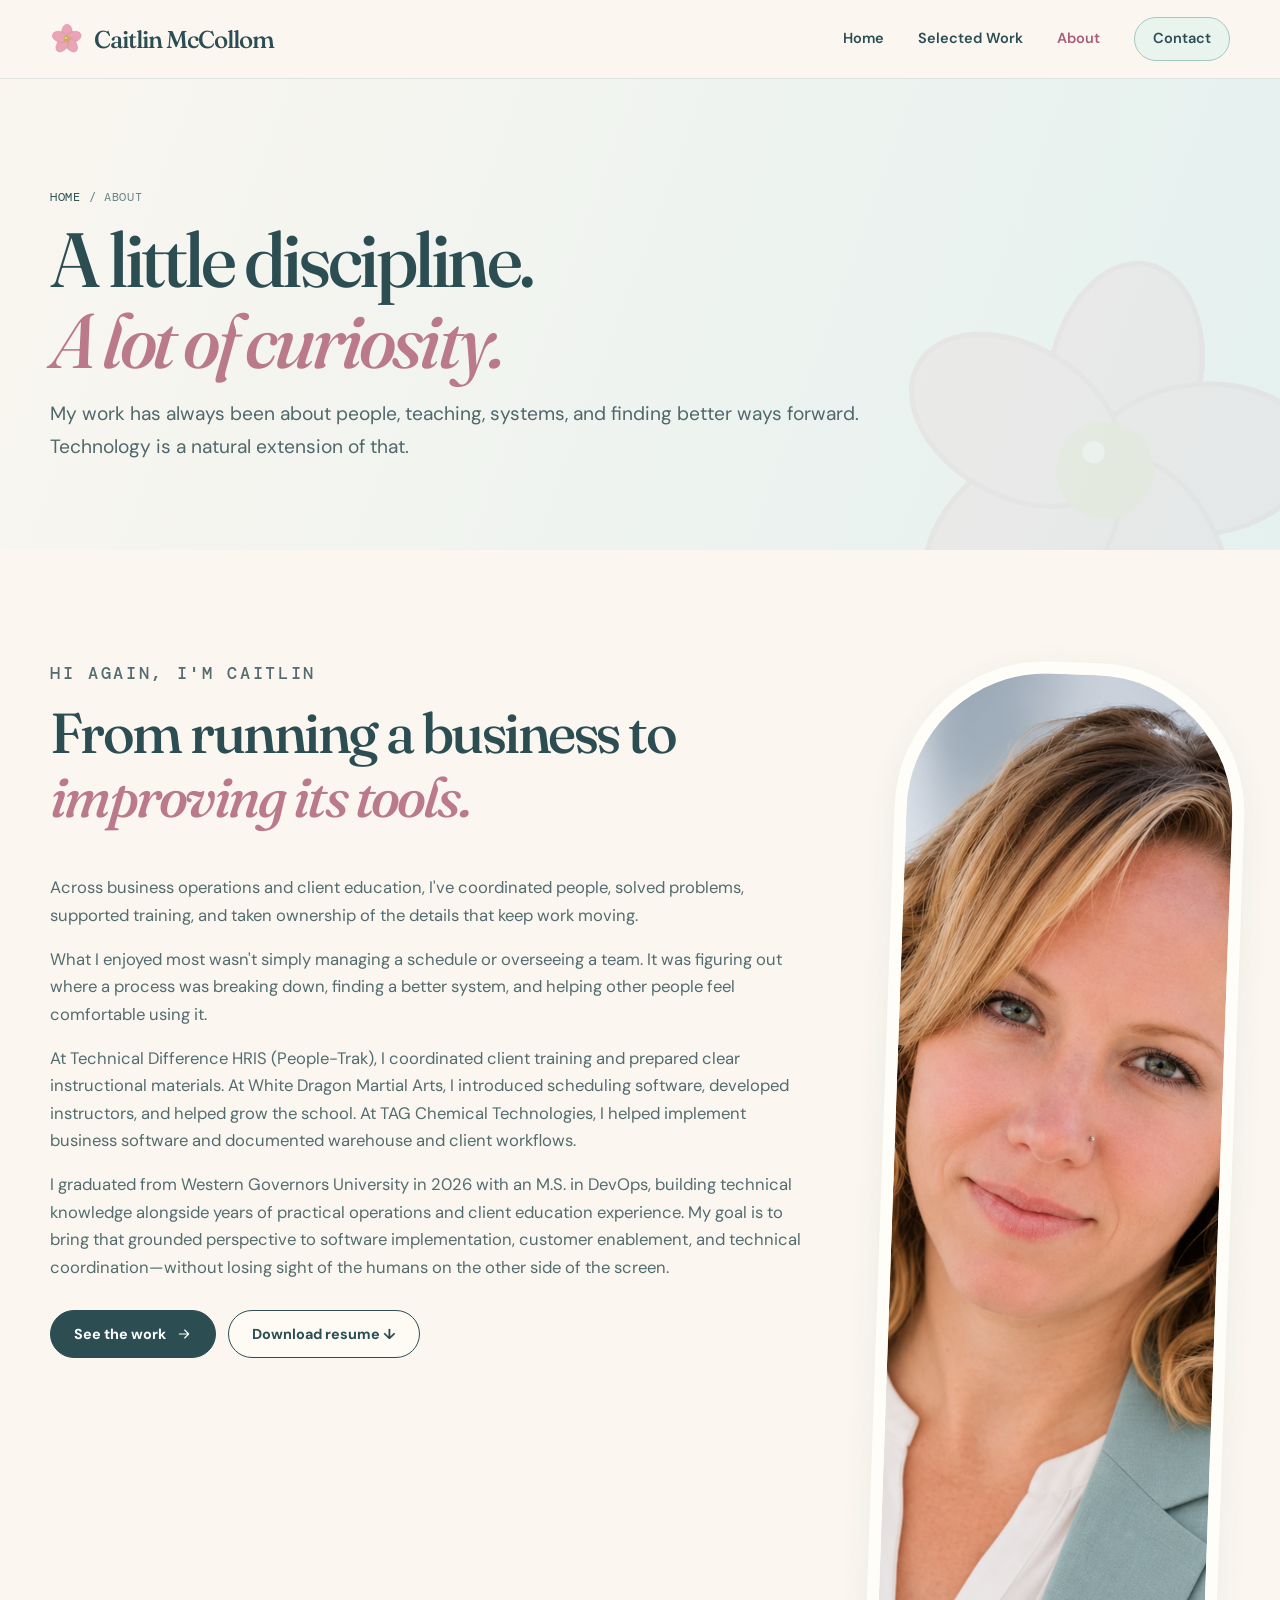
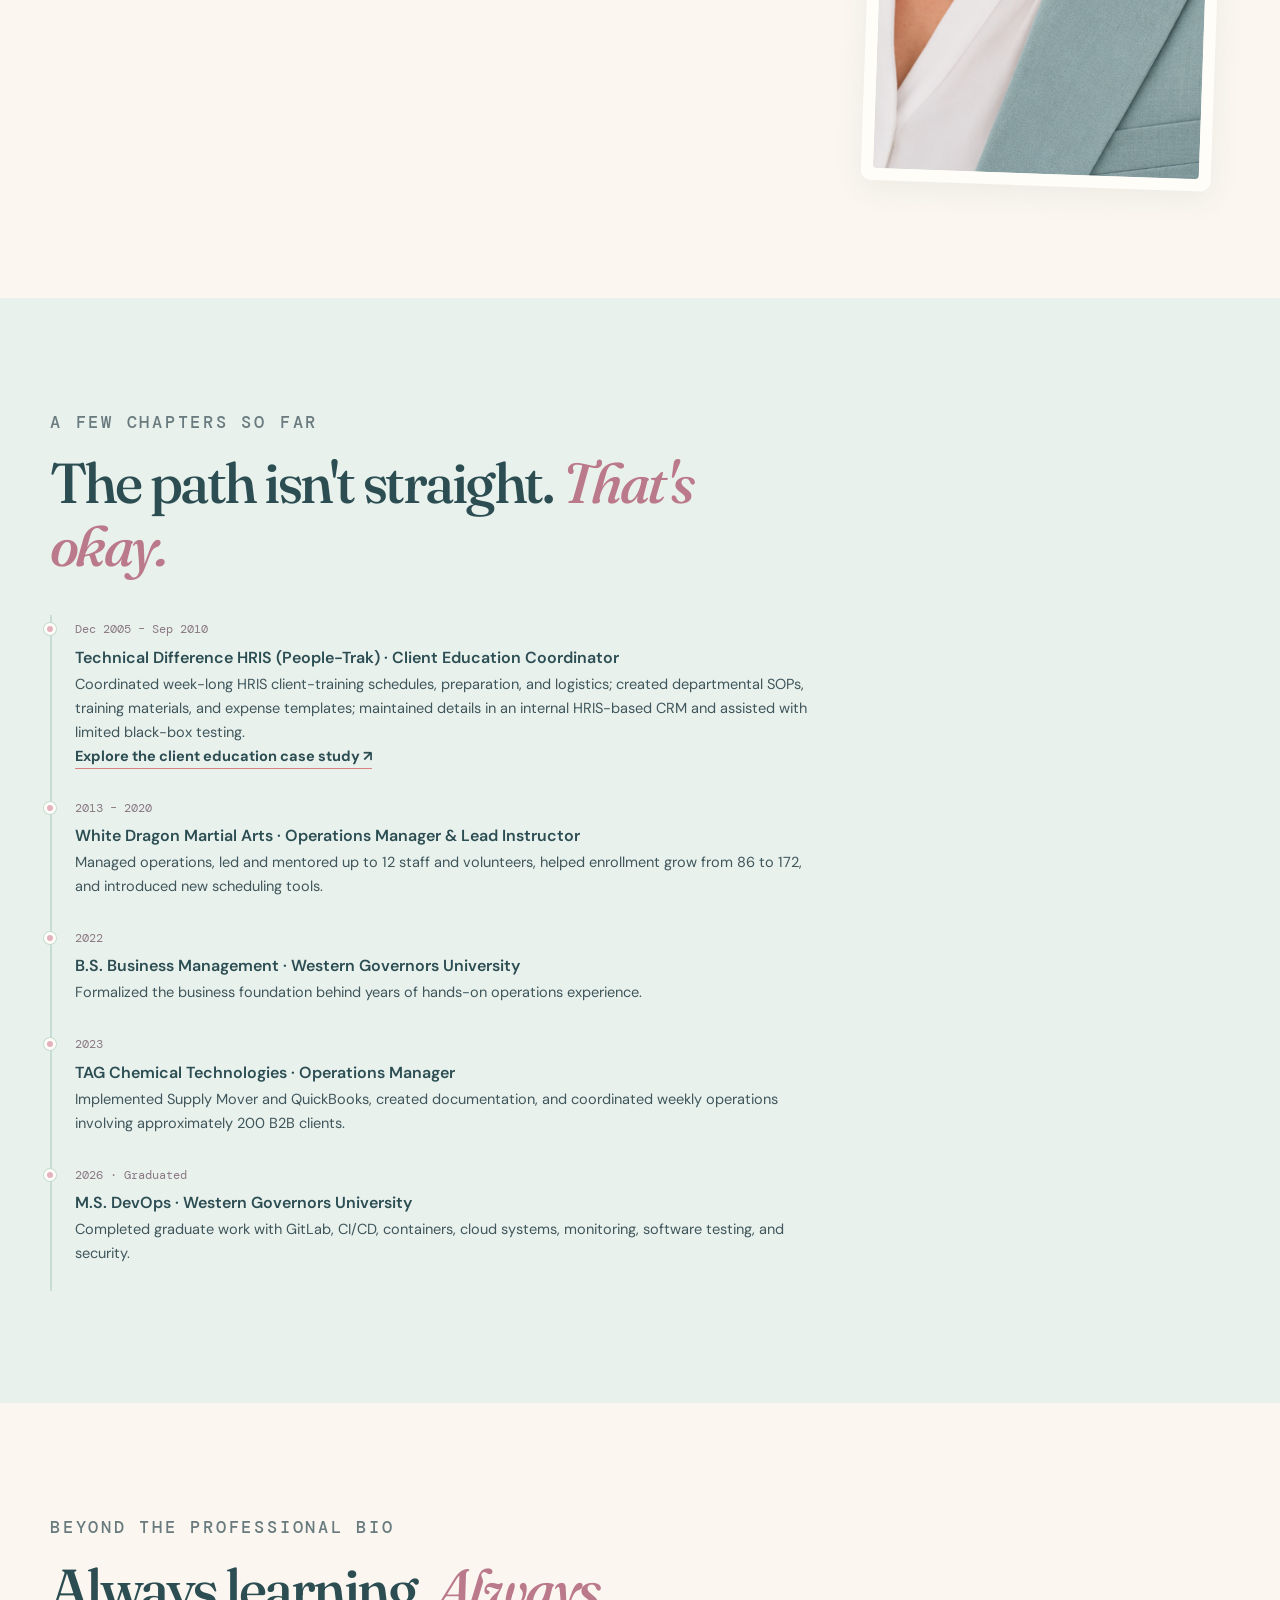
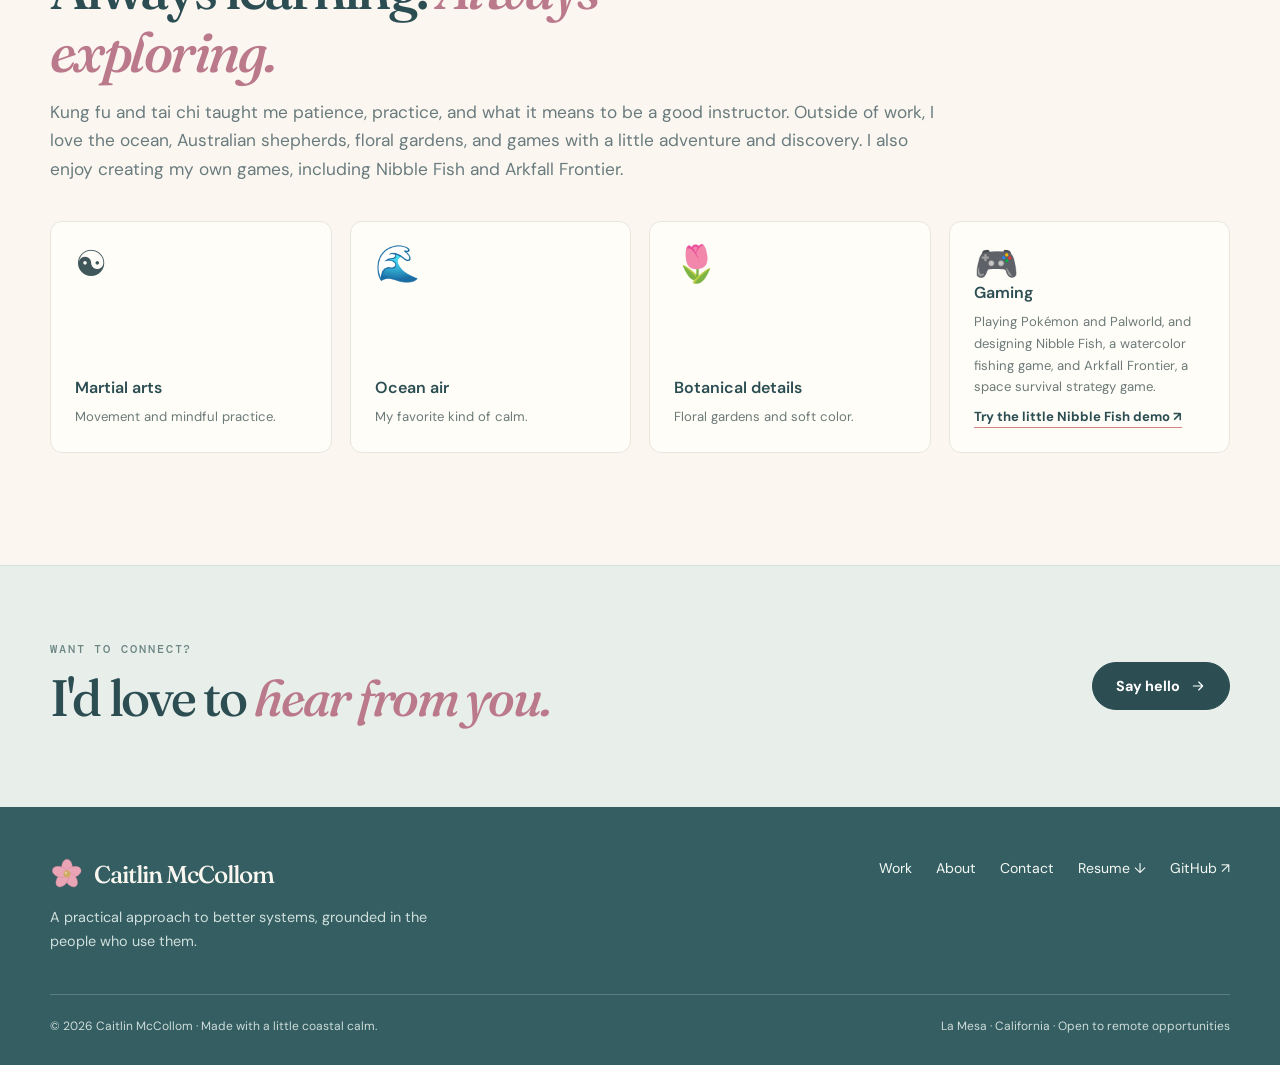
==== about.html @ 175f640b "Point About page Nibble Fish link to Selected Work mini-game" ====
<!doctype html>
<html lang="en">
<head>
 <meta charset="utf-8"><meta name="viewport" content="width=device-width, initial-scale=1">
 <meta name="theme-color" content="#FBF7F0">
 <meta name="description" content="Caitlin McCollom combines business operations leadership with systems implementation, client education, and an M.S. in DevOps.">
 <meta property="og:title" content="About">
 <meta property="og:description" content="Caitlin McCollom combines business operations leadership with systems implementation, client education, and an M.S. in DevOps.">
 <meta property="og:type" content="website">
 <title>About | Caitlin McCollom</title>
 <link rel="icon" href="assets/favicon.svg" type="image/svg+xml">
 <link rel="preconnect" href="https://fonts.googleapis.com">
 <link rel="preconnect" href="https://fonts.gstatic.com" crossorigin>
 <link rel="stylesheet" href="css/style.css"><script src="js/site.js" defer></script>
</head>
<body>
 <a class="skip" href="#main">Skip to main content</a>
 <header class="site-header"><div class="container header-inner">
  <a class="brand" href="index.html" aria-label="Caitlin McCollom, home"><img src="assets/blossom.svg" width="34" height="34" alt=""> Caitlin McCollom</a>
  <button class="menu-toggle" aria-controls="primary-navigation" aria-expanded="false" aria-label="Open navigation" type="button">☰</button>
  <nav id="primary-navigation" class="site-nav" aria-label="Main navigation"><a href="index.html" >Home</a><a href="work.html" >Selected Work</a><a href="about.html" aria-current="page" >About</a><a href="contact.html" class="nav-cta" >Contact</a></nav>
 </div></header>
 <main id="main"><section class="page-hero"><div class="container"><p class="breadcrumbs"><a href="index.html">Home</a> / About</p><h1>A little discipline.<br><span class="serif-italic">A lot of curiosity.</span></h1><p class="lead">My work has always been about people, teaching, systems, and finding better ways forward. Technology is a natural extension of that.</p></div></section>
 <section class="section"><div class="container about-layout"><div class="about-copy"><p class="eyebrow">Hi again, I'm Caitlin</p><h2>From running a business to <span class="serif-italic">improving its tools.</span></h2><p>Across business operations and client education, I've coordinated people, solved problems, supported training, and taken ownership of the details that keep work moving.</p><p>What I enjoyed most wasn't simply managing a schedule or overseeing a team. It was figuring out where a process was breaking down, finding a better system, and helping other people feel comfortable using it.</p><p>At Technical Difference HRIS (People-Trak), I coordinated client training and prepared clear instructional materials. At White Dragon Martial Arts, I introduced scheduling software, developed instructors, and helped grow the school. At TAG Chemical Technologies, I helped implement business software and documented warehouse and client workflows.</p><p>I graduated from Western Governors University in 2026 with an M.S. in DevOps, building technical knowledge alongside years of practical operations and client education experience. My goal is to bring that grounded perspective to software implementation, customer enablement, and technical coordination—without losing sight of the humans on the other side of the screen.</p>
 <div class="actions"><a class="btn primary" href="work.html">See the work <svg viewBox="0 0 24 24" fill="none" stroke="currentColor" stroke-width="1.7" stroke-linecap="round" stroke-linejoin="round" aria-hidden="true"><path d="M5 12h14m-6-6 6 6-6 6"/></svg></a><a class="btn ghost" href="assets/Caitlin_McCollom_Resume.pdf" download>Download resume ↓</a></div></div><div class="about-photo"><img src="assets/caitlin-portrait.png" width="880" height="1100" alt="Portrait of Caitlin McCollom"></div></div></section>
 <section class="section tinted"><div class="container"><div class="section-heading"><p class="eyebrow">A few chapters so far</p><h2>The path isn't straight. <span class="serif-italic">That's okay.</span></h2></div><div class="timeline">
  <div class="timeline-entry"><span class="date">Dec 2005 – Sep 2010</span><h3>Technical Difference HRIS (People-Trak) · Client Education Coordinator</h3><p>Coordinated week-long HRIS client-training schedules, preparation, and logistics; created departmental SOPs, training materials, and expense templates; maintained details in an internal HRIS-based CRM and assisted with limited black-box testing.</p><p><a class="text-link" href="work.html#people-trak">Explore the client education case study ↗</a></p></div>
  <div class="timeline-entry"><span class="date">2013 – 2020</span><h3>White Dragon Martial Arts · Operations Manager &amp; Lead Instructor</h3><p>Managed operations, led and mentored up to 12 staff and volunteers, helped enrollment grow from 86 to 172, and introduced new scheduling tools.</p></div>
  <div class="timeline-entry"><span class="date">2022</span><h3>B.S. Business Management · Western Governors University</h3><p>Formalized the business foundation behind years of hands-on operations experience.</p></div>
  <div class="timeline-entry"><span class="date">2023</span><h3>TAG Chemical Technologies · Operations Manager</h3><p>Implemented Supply Mover and QuickBooks, created documentation, and coordinated weekly operations involving approximately 200 B2B clients.</p></div>
  <div class="timeline-entry"><span class="date">2026 · Graduated</span><h3>M.S. DevOps · Western Governors University</h3><p>Completed graduate work with GitLab, CI/CD, containers, cloud systems, monitoring, software testing, and security.</p></div>
 </div></div></section>
 <section class="section"><div class="container"><div class="section-heading"><p class="eyebrow">Beyond the professional bio</p><h2>Always learning. <span class="serif-italic">Always exploring.</span></h2><p>Kung fu and tai chi taught me patience, practice, and what it means to be a good instructor. Outside of work, I love the ocean, Australian shepherds, floral gardens, and games with a little adventure and discovery. I also enjoy creating my own games, including Nibble Fish and Arkfall Frontier.</p></div><div class="beyond-grid"><article class="beyond-item"><span class="symbol">☯</span><div><h3>Martial arts</h3><p>Movement and mindful practice.</p></div></article><article class="beyond-item"><span class="symbol">🌊</span><div><h3>Ocean air</h3><p>My favorite kind of calm.</p></div></article><article class="beyond-item"><span class="symbol">🌷</span><div><h3>Botanical details</h3><p>Floral gardens and soft color.</p></div></article><article class="beyond-item"><span class="symbol">🎮</span><div><h3>Gaming</h3><p>Playing Pokémon and Palworld, and designing Nibble Fish, a watercolor fishing game, and Arkfall Frontier, a space survival strategy game.</p><p><a class="text-link" href="work.html?section=nibble-fish-demo#nibble-fish-demo">Try the little Nibble Fish demo ↗</a></p></div></article></div></div></section>
 <section class="contact-strip"><div class="container row"><div><p class="eyebrow">Want to connect?</p><h2>I'd love to <span class="serif-italic">hear from you.</span></h2></div><a class="btn primary" href="contact.html">Say hello <svg viewBox="0 0 24 24" fill="none" stroke="currentColor" stroke-width="1.7" stroke-linecap="round" stroke-linejoin="round" aria-hidden="true"><path d="M5 12h14m-6-6 6 6-6 6"/></svg></a></div></section></main>
 <footer class="site-footer"><div class="container"><div class="footer-top"><div><a class="brand" href="index.html"><img src="assets/blossom.svg" alt="" width="34" height="34"> Caitlin McCollom</a><p>A practical approach to better systems, grounded in the people who use them.</p></div><nav class="footer-links" aria-label="Footer navigation"><a href="work.html">Work</a><a href="about.html">About</a><a href="contact.html">Contact</a><a href="assets/Caitlin_McCollom_Resume.pdf" download>Resume ↓</a><a href="https://github.com/caitmcc165" target="_blank" rel="noopener noreferrer">GitHub ↗</a></nav></div><div class="footer-bottom"><span>© 2026 Caitlin McCollom · Made with a little coastal calm.</span><span>La Mesa · California · Open to remote opportunities</span></div></div></footer>
</body></html>
---- css/style.css ----
@import url('https://fonts.googleapis.com/css2?family=DM+Sans:wght@400;500;600;700&family=DM+Mono:wght@400;500&family=Fraunces:opsz,wght,SOFT,WONK@9..144,400..600,20..80,0..1&display=swap');
:root{
 --ivory:#FBF7F0;--paper:#FFFDF7;--cream:#F7F0E6;--foam:#E8F3F1;--sea:#B5D9D6;--sea-deep:#7FB3B6;--sage:#A1B59A;--blush:#E9AEBB;--coral:#D88382;--gold:#C3A369;--ink:#2C4E53;--body:#3F565A;--muted:#697B7E;--line:#DFE6DE;
 --shadow:0 20px 70px rgba(44,78,83,.10);--shadow-sm:0 8px 30px rgba(44,78,83,.075);--serif:'Fraunces',Georgia,serif;--sans:'DM Sans',system-ui,sans-serif;--mono:'DM Mono',monospace;
}
*,*::before,*::after{box-sizing:border-box}html{scroll-behavior:smooth;scroll-padding-top:105px}body{margin:0;background:var(--ivory);color:var(--body);font:400 16px/1.65 var(--sans);-webkit-font-smoothing:antialiased}img{max-width:100%;display:block}a{color:var(--ink);text-underline-offset:4px}a:hover{color:#9B5268}button,input{font:inherit}button{cursor:pointer}button:focus-visible,a:focus-visible,summary:focus-visible{outline:3px solid var(--coral);outline-offset:4px}h1,h2,h3,h4,p{margin-top:0}h1,h2,h3{color:var(--ink)}h1,h2{font-family:var(--serif);font-weight:500;letter-spacing:-.045em}h1{font-size:clamp(3.5rem,6.8vw,7rem);line-height:1.05}h2{font-size:clamp(2.3rem,4.4vw,4.25rem);line-height:1.12}h3{font-size:clamp(1.3rem,2vw,1.65rem);line-height:1.28}p{max-width:74ch}::selection{background:var(--sea);color:var(--ink)}
.container{width:min(1180px,calc(100% - 56px));margin-inline:auto}.narrow{max-width:780px}.eyebrow{font:500 .74rem/1.4 var(--mono);text-transform:uppercase;letter-spacing:.16em;color:#6C8583}.serif-italic{font-style:italic;color:#BB798C}.accent-underline{text-decoration-line:underline;text-decoration-color:var(--blush);text-underline-offset:9px;text-decoration-thickness:3px}.lead{font-size:clamp(1.08rem,1.5vw,1.24rem);line-height:1.7;color:#50676B}.soft-lead{color:#60777B}.text-link{font-weight:700;text-decoration:none;border-bottom:1px solid var(--coral);padding-bottom:2px}.text-link:hover{color:#A56077}.rule{height:1px;background:var(--line);margin:24px 0}.section{padding:112px 0}.section.compact{padding:78px 0}.section-heading{margin-bottom:38px}.section-heading h2{max-width:740px;margin-bottom:15px}.section-heading p{color:var(--muted);font-size:1.08rem}.skip{position:absolute;z-index:999;left:15px;top:-80px;padding:10px 14px;background:white;color:var(--ink)}.skip:focus{top:15px}
/* navigation */
.site-header{position:sticky;top:0;z-index:80;background:rgba(251,247,240,.92);border-bottom:1px solid rgba(111,149,151,.21);backdrop-filter:blur(18px);-webkit-backdrop-filter:blur(18px)}.header-inner{height:78px;display:flex;align-items:center;justify-content:space-between;gap:20px}.brand{font:500 1.52rem/1 var(--serif);text-decoration:none;letter-spacing:-.04em;display:flex;align-items:center;gap:10px;white-space:nowrap}.brand img{width:34px;height:34px}.site-nav{display:flex;align-items:center;gap:34px}.site-nav a{text-decoration:none;font-size:.91rem;font-weight:600;transition:color .2s}.site-nav a[aria-current=page]{color:#A85E78}.site-nav a:not(.nav-cta):hover{color:#A85E78}.site-nav .nav-cta{border:1px solid #A3C7C2;background:#E9F4EF;border-radius:99px;padding:9px 18px}.site-nav .nav-cta:hover{background:#D7EAE5}.menu-toggle{display:none;background:transparent;border:0;color:var(--ink);font-size:1.6rem;padding:8px}
/* actions */
.actions{display:flex;flex-wrap:wrap;gap:12px;margin-top:29px}.btn{display:inline-flex;justify-content:center;align-items:center;gap:10px;min-height:48px;padding:12px 23px;border-radius:100px;border:1px solid var(--ink);font-size:.9rem;line-height:1.25;font-weight:700;text-decoration:none;transition:transform .2s,background .2s,box-shadow .2s;color:var(--ink)}.btn:hover{transform:translateY(-2px);box-shadow:var(--shadow-sm);color:var(--ink)}.btn.primary{background:var(--ink);color:white}.btn.primary:hover{background:#3D6870;color:white}.btn.ghost{background:rgba(255,253,247,.8)}.btn.peach{background:#EDC2C3;border-color:#EDC2C3}.btn.peach:hover{background:#F5D0D0}.btn.small{min-height:40px;padding:9px 17px;font-size:.82rem}.btn svg{width:16px;height:16px}
/* home hero */
.hero{position:relative;isolation:isolate;overflow:hidden;background:#EDF0E9 url('../assets/coastal-scene.svg') center bottom/cover no-repeat;min-height:720px;display:flex;align-items:center;padding:100px 0 110px}.hero::before{content:"";position:absolute;inset:0;background:linear-gradient(100deg,rgba(250,247,238,.25),rgba(250,247,238,.03) 65%,rgba(240,248,242,.1));z-index:0}.hero-layout{position:relative;z-index:2;display:grid;grid-template-columns:minmax(0,1.12fr) minmax(0,.88fr);align-items:center;gap:58px}.hero-panel{position:relative;background:rgba(255,253,247,.95);padding:clamp(30px,4.3vw,64px);border:1px solid rgba(255,255,255,.85);border-radius:9px 80px 9px 9px;box-shadow:0 28px 90px rgba(67,103,99,.12)}.hero-panel::after{content:"✧";position:absolute;right:36px;top:24px;color:#D3B684;font-size:26px}.hero-panel h1{font-size:clamp(3.5rem,5.5vw,6.3rem);margin:14px 0 20px}.hero-panel h1 span{display:block}.hero-panel .summary{font-size:1.05rem;line-height:1.75;color:#5C6F71;max-width:50ch}.hero-panel .eyebrow{color:#688E91}.portrait-wrap{position:relative;justify-self:center;width:min(100%,390px)}.portrait-frame{position:relative;padding:11px;background:#FFFDF7;box-shadow:var(--shadow);border-radius:200px 200px 12px 12px;transform:rotate(1.5deg);border:1px solid #F6EDE4}.portrait-frame img{width:100%;aspect-ratio:4/5;object-fit:cover;object-position:center 28%;border-radius:190px 190px 4px 4px;filter:saturate(.86)}.portrait-caption{position:absolute;bottom:10px;left:-30px;background:#FFFDF7;padding:17px 22px;border-radius:3px;box-shadow:0 12px 30px rgba(44,78,83,.1);font-size:.75rem;letter-spacing:.055em;line-height:1.7;color:#5C7376;transform:rotate(-4deg)}.portrait-caption strong{display:block;font:500 1.1rem var(--serif);color:var(--ink);letter-spacing:0}.flower-badge{position:absolute;right:-42px;top:14px;width:118px;transform:rotate(15deg);filter:drop-shadow(0 10px 10px rgba(44,78,83,.1))}.petals-layer{position:absolute;inset:0;pointer-events:none;z-index:1;overflow:hidden}.petal{position:absolute;display:block;width:14px;height:23px;background:linear-gradient(140deg,rgba(241,177,194,.92),rgba(227,144,168,.6));border-radius:80% 0 75% 0;opacity:0;will-change:transform;animation:petal-fall var(--dur,14s) linear var(--delay,0s) infinite;transform-origin:50% 60%;filter:drop-shadow(0 1px 1px rgba(128,84,92,.06))}@keyframes petal-fall{0%{opacity:0;transform:translate3d(0,-50px,0) rotate(0deg) scale(var(--s,1))}5%{opacity:var(--o,.7)}85%{opacity:var(--o,.7)}100%{opacity:0;transform:translate3d(var(--drift,140px),850px,0) rotate(var(--turn,520deg)) scale(var(--s,1))}}.motion-control{position:absolute;right:24px;bottom:22px;z-index:4;display:flex;gap:7px;align-items:center;border:1px solid rgba(103,139,137,.38);border-radius:100px;background:rgba(255,253,247,.89);padding:8px 14px;color:#4F686B;font-size:.72rem;font-weight:700;letter-spacing:.02em}.motion-control:hover{background:var(--paper)}.motion-off .petal{animation-play-state:paused;opacity:0!important}.motion-off .gentle-float{animation:none!important}
/* shared visual sections */
.wave-divider{height:76px;background:var(--ivory) url('../assets/wave-line.svg') center/cover no-repeat}.stats{background:var(--paper);border-bottom:1px solid var(--line)}.stat-grid{display:grid;grid-template-columns:repeat(4,minmax(0,1fr));padding:38px 0;gap:14px}.stat{padding:2px 26px;border-right:1px solid var(--line)}.stat:first-child{padding-left:0}.stat:last-child{border-right:0}.stat-number{font:500 clamp(2.1rem,3.3vw,3.3rem)/1.15 var(--serif);letter-spacing:-.04em;color:#547E7D}.stat-caption{display:block;color:#6C7B7B;font-size:.82rem;max-width:22ch;margin-top:6px}
.project-grid{display:grid;grid-template-columns:repeat(3,minmax(0,1fr));gap:24px}.project-card{background:var(--paper);border:1px solid #E7E9DD;border-radius:14px;overflow:hidden;box-shadow:var(--shadow-sm);transition:transform .2s,box-shadow .2s}.project-card:hover{transform:translateY(-5px);box-shadow:var(--shadow)}.project-art{height:175px;position:relative;overflow:hidden;display:grid;place-items:center}.project-art::before{content:"";position:absolute;inset:-50px;background:radial-gradient(circle at 70% 15%,rgba(255,255,255,.8),transparent 35%)}.project-art.warehouse{background:linear-gradient(145deg,#D5E9E5,#B9D1C3)}.project-art.calendar{background:linear-gradient(145deg,#F6DADA,#E5B5BE)}.project-art.devops{background:linear-gradient(145deg,#DFE9EE,#C0D7E0)}.project-art svg{width:116px;height:116px;position:relative;z-index:1;filter:drop-shadow(0 12px 10px rgba(37,72,72,.12))}.project-card-body{padding:26px 27px 27px}.project-card h3{margin:11px 0}.project-card p{font-size:.94rem;color:#667779;line-height:1.66;min-height:87px}.project-card a{font-size:.88rem;font-weight:700;text-decoration:none;border-bottom:1px solid #CB9A9B;padding-bottom:3px}.tag{font:500 .7rem var(--mono);color:#608489;text-transform:uppercase;letter-spacing:.045em}
.tinted{background:#E9F1ED}.patterned{background:var(--paper);background-image:radial-gradient(#DDE7DF 1px,transparent 1px);background-size:29px 29px}.approach-layout{display:grid;grid-template-columns:.85fr 1.15fr;gap:80px;align-items:start}.approach-copy h2{max-width:11ch}.step-list{border-top:1px solid #C7D7D0}.step{width:100%;text-align:left;display:grid;grid-template-columns:54px 1fr 26px;align-items:center;gap:12px;border:0;border-bottom:1px solid #C7D7D0;padding:24px 15px 24px 0;background:transparent;color:var(--ink)}.step strong{font:600 1.12rem var(--sans)}.step .step-num{font:.77rem var(--mono);color:#729292}.step .step-arrow{font-size:1.35rem;color:#B28192}.step[aria-selected=true] strong{color:#A76078}.step[aria-selected=true]{background:rgba(255,255,255,.4)}.step-detail{margin-top:24px;background:var(--paper);border-left:4px solid #DFA8B6;padding:26px 29px;border-radius:5px 14px 14px 5px;min-height:170px;box-shadow:var(--shadow-sm)}.step-detail h3{margin-bottom:8px}.step-detail p{margin:0;color:#67787A}
.quote-banner{position:relative;isolation:isolate;background:#D9ECE8;overflow:hidden;padding:105px 0}.quote-banner::before{content:"";position:absolute;right:-50px;top:-90px;width:390px;height:390px;background:url('../assets/blossom.svg') center/contain no-repeat;opacity:.15;transform:rotate(16deg);z-index:-1}.quote-banner blockquote{font:500 clamp(2rem,4vw,3.65rem)/1.25 var(--serif);letter-spacing:-.035em;color:#355C60;max-width:900px;margin:0}.quote-banner .eyebrow{margin-bottom:20px}.beyond-grid{display:grid;grid-template-columns:repeat(4,1fr);gap:18px}.beyond-item{min-height:185px;background:var(--paper);border:1px solid #E8E6DB;padding:24px;display:flex;flex-direction:column;justify-content:space-between;border-radius:12px}.beyond-item .symbol{font-size:2.25rem;line-height:1}.beyond-item h3{font:600 1rem var(--sans);margin:0}.beyond-item p{font-size:.82rem;margin:8px 0 0;color:#6C7A79}.contact-strip{background:#E8EFEB;padding:75px 0;border-top:1px solid #D5E2DA}.contact-strip .row{display:flex;align-items:center;justify-content:space-between;gap:30px}.contact-strip h2{font-size:clamp(2.2rem,4vw,3.8rem);margin:6px 0}
/* inner pages */
.page-hero{position:relative;overflow:hidden;padding:110px 0 86px;background:linear-gradient(110deg,#FAF6EF,#E4F1EF)}.page-hero::after{content:"";position:absolute;right:-65px;bottom:-160px;width:480px;height:480px;background:url('../assets/blossom.svg') center/contain no-repeat;opacity:.11;transform:rotate(12deg);pointer-events:none}.page-hero .container{position:relative;z-index:1}.page-hero h1{font-size:clamp(3rem,6vw,5.9rem);max-width:950px;margin:15px 0 17px}.page-hero .lead{max-width:66ch;margin-bottom:0}.breadcrumbs{font:.75rem var(--mono);letter-spacing:.06em;color:#668385;text-transform:uppercase}.breadcrumbs a{text-decoration:none}
.case-study{padding:63px 0;border-bottom:1px solid #E4E7DB}.case-study:last-child{border:0}.case-title-row{display:grid;grid-template-columns:1fr auto;gap:28px;align-items:start;margin-bottom:28px}.case-study h2{font-size:clamp(2.2rem,4vw,3.75rem);margin:12px 0}.case-meta{display:flex;gap:10px;flex-wrap:wrap;align-items:center}.case-meta span{font:.7rem var(--mono);color:#547C81;background:#E8F2EF;border:1px solid #CDDEDA;padding:8px 11px;border-radius:50px}.case-body{background:var(--paper);border:1px solid #E7E7DD;border-radius:14px;padding:35px 40px;display:grid;grid-template-columns:repeat(3,1fr);gap:26px}.case-body h3{font:700 .78rem var(--mono);color:#9D6981;letter-spacing:.07em;text-transform:uppercase}.case-body p,.case-body ul{color:#617579;font-size:.95rem}.case-body ul{padding-left:18px;margin:0}.case-body li{margin:5px 0}.note{border:1px solid #D8DDD3;background:#F5F7EF;padding:18px 22px;font-size:.82rem;color:#657877;border-radius:9px;margin-top:18px}
.practice-panel{background:linear-gradient(135deg,#EFF6F1,#FAF8F1);border-radius:16px;padding:32px 36px;margin-top:40px}.practice-panel h3{margin-top:10px}.practice-grid{display:grid;grid-template-columns:repeat(4,1fr);gap:12px;margin:22px 0}.practice-check{position:relative;display:flex;align-items:center;gap:10px;min-height:76px;background:white;border:1px solid #DEE5E0;border-radius:10px;padding:15px;cursor:pointer;font-size:.83rem;color:#46696C}.practice-check input{accent-color:#5E9794;width:19px;height:19px;flex:none}.practice-progress{height:10px;border-radius:100px;background:#D5E3DE;overflow:hidden}.practice-progress > div{height:100%;width:0;background:linear-gradient(90deg,#7FB8B4,#CA9FAB);transition:width .3s}.practice-feedback{margin:11px 0 0;color:#54747B;font-size:.85rem}.learning-list{display:grid;grid-template-columns:repeat(3,1fr);gap:18px}.learning-list article{padding:25px;background:white;border:1px solid var(--line);border-radius:12px}.learning-list h3{font-size:1.15rem}.learning-list p{color:#667A7D;font-size:.9rem;margin:0}
.about-layout{display:grid;grid-template-columns:minmax(0,1fr) 350px;gap:70px;align-items:start}.about-photo{background:#FFFDF7;padding:12px;box-shadow:var(--shadow-sm);transform:rotate(2deg);border-radius:150px 150px 10px 10px}.about-photo img{border-radius:140px 140px 4px 4px;aspect-ratio:4/5;object-fit:cover}.about-copy p{font-size:1.04rem;color:#536C70}.timeline{margin-top:30px;border-left:2px solid #C6DCD4;padding-left:23px}.timeline-entry{position:relative;padding-bottom:25px}.timeline-entry::before{content:"";position:absolute;left:-31px;top:8px;width:12px;height:12px;background:#E5B1BE;border:3px solid #FFFDF7;border-radius:50%;box-shadow:0 0 0 1px #C6DCD4}.timeline-entry .date{font:.74rem var(--mono);color:#8A7983}.timeline-entry h3{font:600 1rem var(--sans);margin:5px 0}.timeline-entry p{font-size:.91rem;margin:0}
.contact-options{display:grid;grid-template-columns:1.2fr .8fr;gap:42px;align-items:start}.contact-box{background:var(--paper);padding:44px;border:1px solid var(--line);border-radius:16px;box-shadow:var(--shadow-sm)}.contact-box a.mail-link{font:500 clamp(1.1rem,2.4vw,1.8rem)/1.3 var(--serif);word-break:break-word;text-decoration:none;border-bottom:1px solid var(--blush)}.contact-box .actions{margin-top:25px}.contact-list{list-style:none;padding:0;margin:0}.contact-list li{padding:18px 0;border-bottom:1px solid var(--line)}.contact-list a{text-decoration:none;font-weight:700}
/* footer */
.site-footer{padding:50px 0 28px;background:#345E62;color:#EAF5F0}.footer-top{display:flex;justify-content:space-between;align-items:start;gap:40px;padding-bottom:40px;border-bottom:1px solid rgba(255,255,255,.2)}.footer-top .brand{color:#F9F7EF}.footer-top .brand:hover{color:white}.footer-top p{font-size:.9rem;max-width:39ch;margin:15px 0 0;color:#CFDFDC}.footer-links{display:flex;gap:24px;flex-wrap:wrap}.footer-links a{color:#F4F8F3;font-size:.88rem;text-decoration:none}.footer-links a:hover{color:#F9D4D6}.footer-bottom{display:flex;justify-content:space-between;gap:15px;margin-top:22px;font-size:.75rem;color:#CDDCD9}
/* responsive */
@media(max-width:1000px){.hero-layout{gap:26px;grid-template-columns:1.15fr .85fr}.portrait-wrap{width:300px}.flower-badge{width:95px;right:-15px}.stat{padding-inline:16px}.approach-layout{gap:40px}}
@media(max-width:820px){.container{width:min(100% - 38px,1180px)}.site-nav{gap:16px}.hero{padding:80px 0 90px;min-height:660px}.hero-layout{grid-template-columns:1fr 260px;gap:18px}.hero-panel{padding:34px}.hero-panel h1{font-size:3.9rem}.portrait-wrap{width:230px}.portrait-caption{left:-15px}.flower-badge{right:-5px;top:-33px}.project-grid{grid-template-columns:1fr 1fr}.project-card:last-child{grid-column:span 2}.approach-layout{grid-template-columns:1fr}.step-detail{min-height:auto}.case-body{gap:15px;padding:25px}.about-layout{grid-template-columns:1fr 260px;gap:34px}.beyond-grid{grid-template-columns:repeat(2,1fr)}.practice-grid{grid-template-columns:repeat(2,1fr)}}
@media(max-width:640px){.container{width:calc(100% - 36px)}.header-inner{height:69px}.brand{font-size:1.38rem}.menu-toggle{display:block}.site-nav{position:absolute;left:0;right:0;top:69px;display:none;flex-direction:column;align-items:stretch;gap:0;background:var(--ivory);border-bottom:1px solid var(--line);box-shadow:var(--shadow-sm);padding:14px 18px}.site-nav.open{display:flex}.site-nav a{padding:13px 15px}.site-nav .nav-cta{border-radius:10px;text-align:center;margin-top:8px}.hero{min-height:0;padding:58px 0 87px;background-position:65% bottom}.hero-layout{grid-template-columns:1fr;gap:32px}.hero-panel{border-radius:8px 54px 8px 8px;padding:33px 28px}.hero-panel h1{font-size:clamp(3.25rem,12vw,4.4rem)}.hero-panel .summary{font-size:1rem}.portrait-wrap{width:min(70vw,275px);margin:0 auto}.portrait-caption{font-size:.65rem;padding:11px 14px}.flower-badge{width:75px}.motion-control{right:17px;bottom:14px}.section{padding:74px 0}.section.compact{padding:60px 0}.stats .stat-grid{grid-template-columns:repeat(2,1fr);gap:22px;padding:28px 0}.stat{padding:8px 8px 8px 18px!important}.stat:nth-child(odd){border-right:1px solid var(--line)}.stat:nth-child(even){border-right:0}.project-grid,.learning-list{grid-template-columns:1fr}.project-card:last-child{grid-column:auto}.project-art{height:150px}.project-card p{min-height:0}.approach-copy h2{max-width:none}.beyond-grid{grid-template-columns:repeat(2,1fr);gap:12px}.beyond-item{min-height:180px;padding:19px}.quote-banner{padding:78px 0}.contact-strip .row{flex-direction:column;align-items:flex-start}.page-hero{padding:73px 0}.page-hero h1{font-size:clamp(2.9rem,10vw,4.3rem)}.case-title-row{grid-template-columns:1fr}.case-body{grid-template-columns:1fr;gap:10px}.about-layout{grid-template-columns:1fr}.about-photo{max-width:275px;margin:20px auto 0}.contact-options{grid-template-columns:1fr;gap:18px}.contact-box{padding:27px}.footer-top,.footer-bottom{flex-direction:column}.site-footer{padding-top:44px}.footer-links{gap:15px}}
@media(prefers-reduced-motion:reduce){html{scroll-behavior:auto}*,*::before,*::after{animation-duration:.01ms!important;animation-iteration-count:1!important;transition-duration:.01ms!important}.petals-layer{display:none}}


/* Four selected work cards: two balanced rows on desktop, single column on phones. */
.project-grid.four-up{grid-template-columns:repeat(2,minmax(0,1fr))}
.project-grid.four-up .project-card:last-child{grid-column:auto}
.project-art.education{background:#D9D2EE}
.project-art.education::after{content:"";position:absolute;width:230px;height:230px;right:-50px;bottom:-135px;border:2px solid rgba(255,255,255,.52);border-radius:50%;pointer-events:none}
.project-art.education svg{filter:drop-shadow(0 12px 10px rgba(55,91,98,.2))}
.case-study,.sim-lab{scroll-margin-top:110px}
@media(max-width:640px){
  .project-grid.four-up{grid-template-columns:1fr}
  .project-grid.four-up .project-card:last-child{grid-column:auto}
}


/* Selected Work: five case studies, with the personal game highlighted separately. */
.project-grid.five-up{grid-template-columns:repeat(2,minmax(0,1fr))}
.project-grid.five-up .project-card-feature{
  grid-column:1 / -1;
  display:grid;grid-template-columns:minmax(220px,.8fr) minmax(0,1.2fr);
}
.project-grid.five-up .project-card-feature .project-art{height:100%;min-height:225px}
.project-grid.five-up .project-card-feature .project-card-body{align-self:center}
.project-grid.five-up .project-card-feature p{min-height:0;max-width:58ch}
.project-art.nibble{background:linear-gradient(145deg,#B6E1DB,#BBD9EC 55%,#E3D8EC)}
.project-art.nibble svg{width:175px;height:135px;max-width:92%}
@media(max-width:720px){
  .project-grid.five-up{grid-template-columns:1fr}
  .project-grid.five-up .project-card-feature{grid-column:auto;grid-template-columns:1fr}
  .project-grid.five-up .project-card-feature .project-art{height:175px;min-height:0}
}
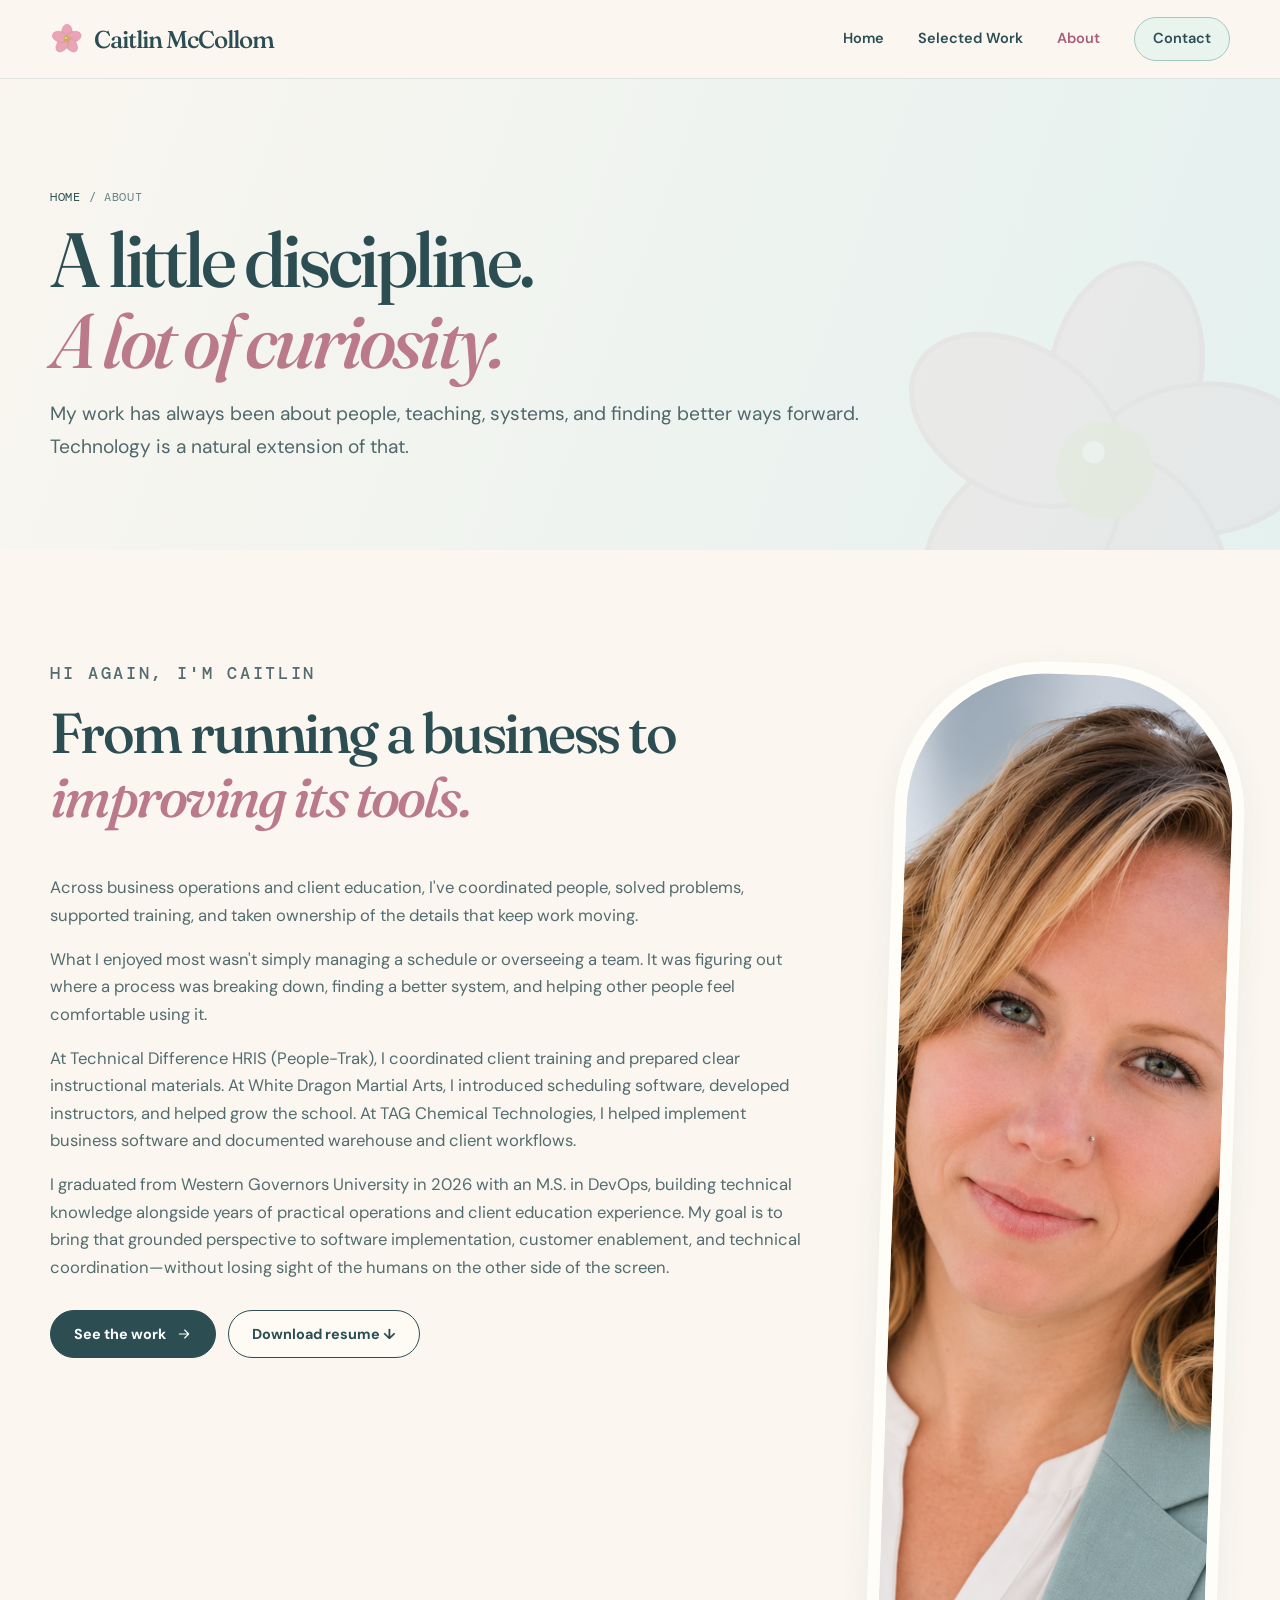
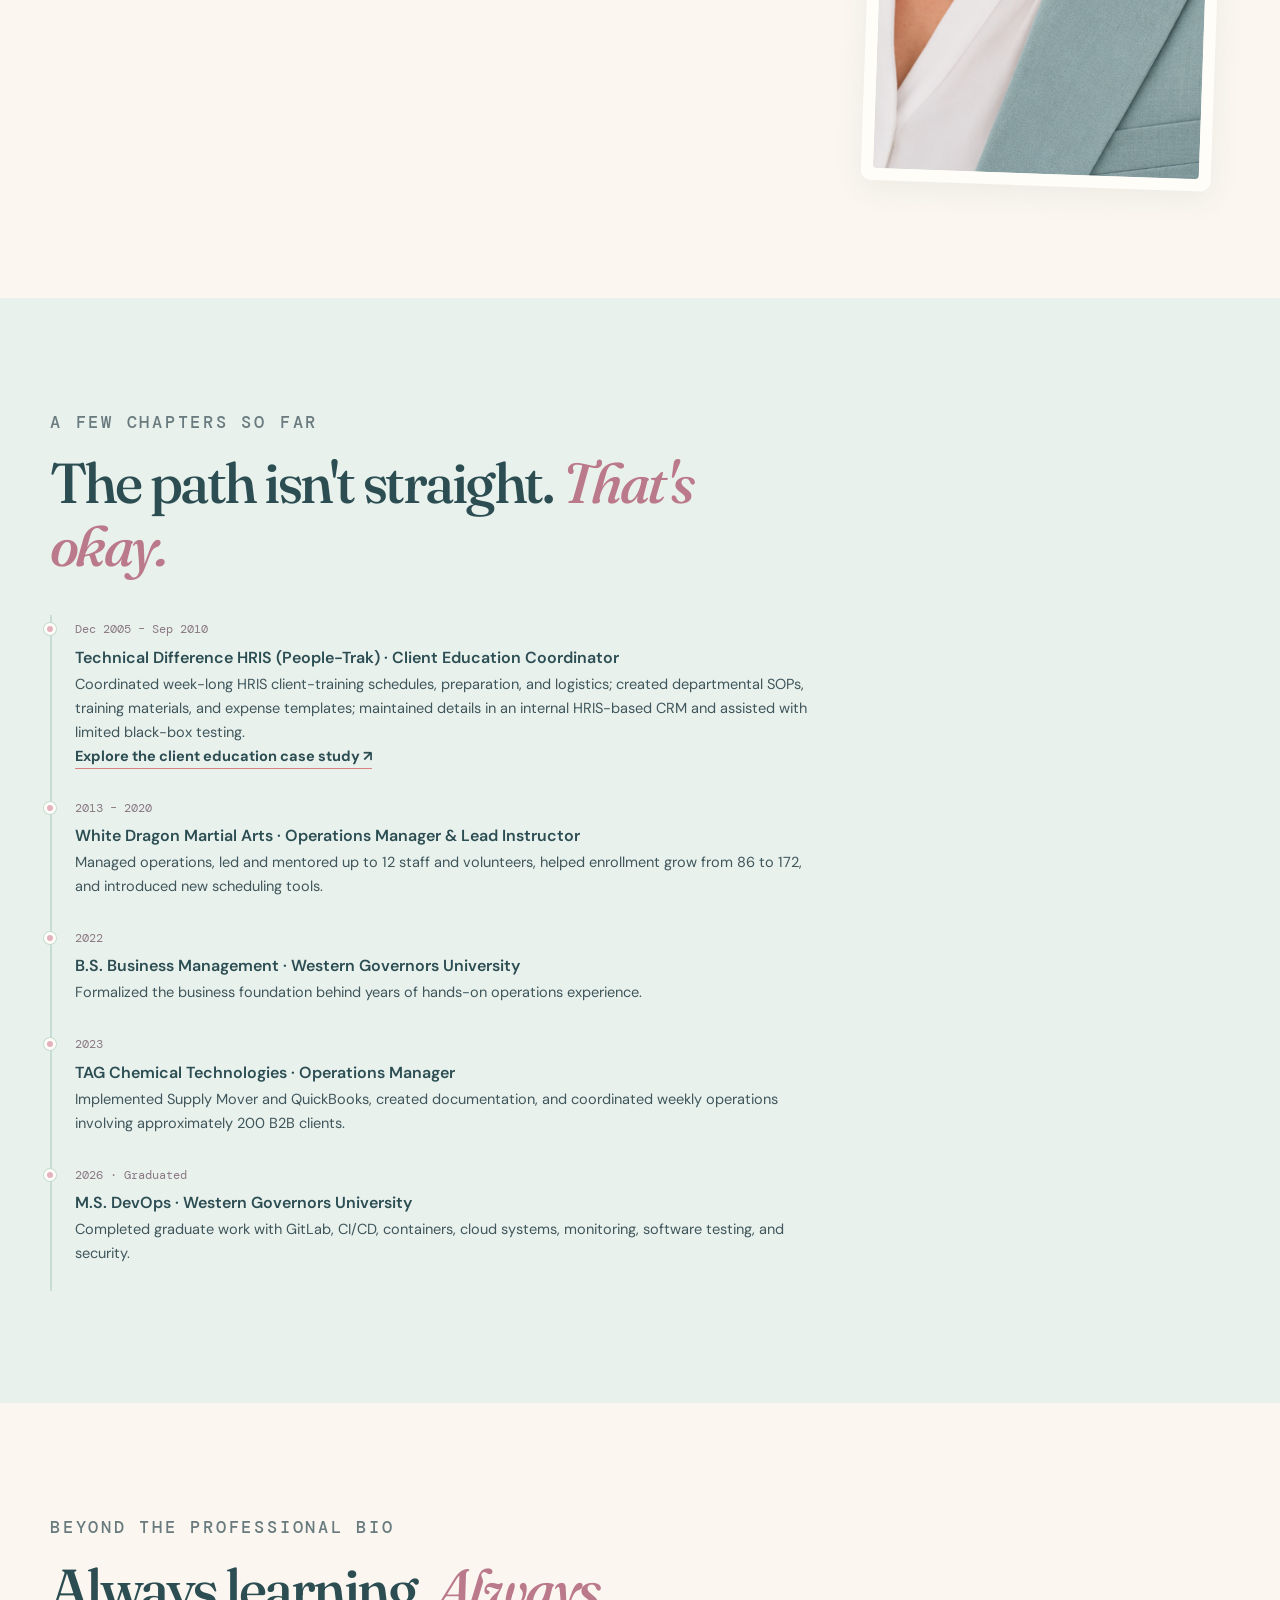
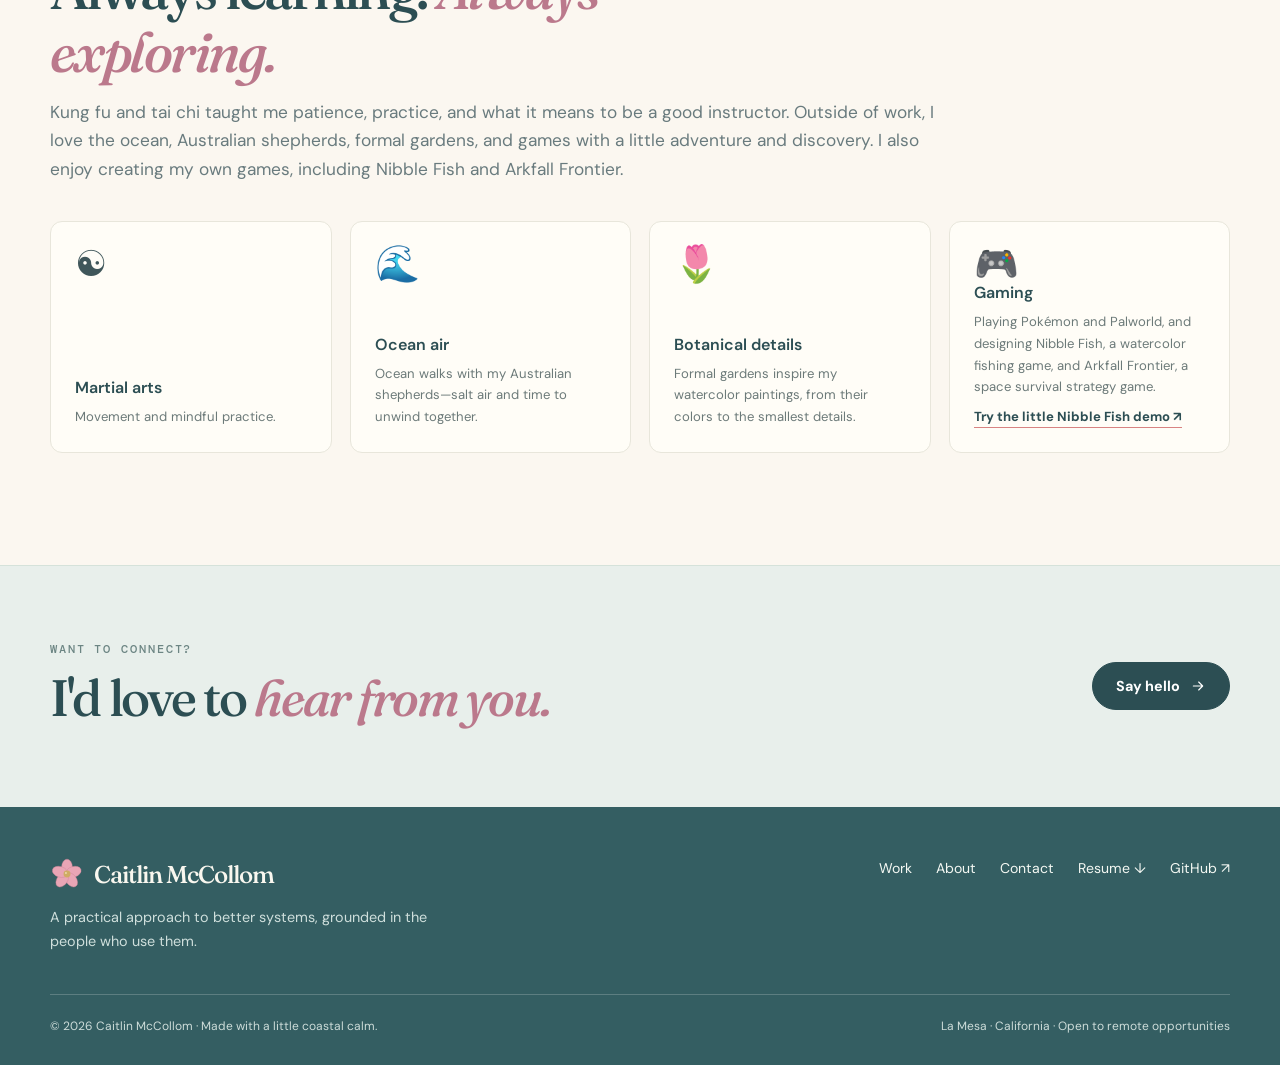
==== commit 461dc340: "Reflect ocean walks with Aussies and formal garden watercolor inspiration" ====
--- a/about.html
+++ b/about.html
@@ -30,7 +30,7 @@
   <div class="timeline-entry"><span class="date">2023</span><h3>TAG Chemical Technologies · Operations Manager</h3><p>Implemented Supply Mover and QuickBooks, created documentation, and coordinated weekly operations involving approximately 200 B2B clients.</p></div>
   <div class="timeline-entry"><span class="date">2026 · Graduated</span><h3>M.S. DevOps · Western Governors University</h3><p>Completed graduate work with GitLab, CI/CD, containers, cloud systems, monitoring, software testing, and security.</p></div>
  </div></div></section>
- <section class="section"><div class="container"><div class="section-heading"><p class="eyebrow">Beyond the professional bio</p><h2>Always learning. <span class="serif-italic">Always exploring.</span></h2><p>Kung fu and tai chi taught me patience, practice, and what it means to be a good instructor. Outside of work, I love the ocean, Australian shepherds, floral gardens, and games with a little adventure and discovery. I also enjoy creating my own games, including Nibble Fish and Arkfall Frontier.</p></div><div class="beyond-grid"><article class="beyond-item"><span class="symbol">☯</span><div><h3>Martial arts</h3><p>Movement and mindful practice.</p></div></article><article class="beyond-item"><span class="symbol">🌊</span><div><h3>Ocean air</h3><p>My favorite kind of calm.</p></div></article><article class="beyond-item"><span class="symbol">🌷</span><div><h3>Botanical details</h3><p>Floral gardens and soft color.</p></div></article><article class="beyond-item"><span class="symbol">🎮</span><div><h3>Gaming</h3><p>Playing Pokémon and Palworld, and designing Nibble Fish, a watercolor fishing game, and Arkfall Frontier, a space survival strategy game.</p><p><a class="text-link" href="work.html?section=nibble-fish-demo#nibble-fish-demo">Try the little Nibble Fish demo ↗</a></p></div></article></div></div></section>
+ <section class="section"><div class="container"><div class="section-heading"><p class="eyebrow">Beyond the professional bio</p><h2>Always learning. <span class="serif-italic">Always exploring.</span></h2><p>Kung fu and tai chi taught me patience, practice, and what it means to be a good instructor. Outside of work, I love the ocean, Australian shepherds, formal gardens, and games with a little adventure and discovery. I also enjoy creating my own games, including Nibble Fish and Arkfall Frontier.</p></div><div class="beyond-grid"><article class="beyond-item"><span class="symbol">☯</span><div><h3>Martial arts</h3><p>Movement and mindful practice.</p></div></article><article class="beyond-item"><span class="symbol">🌊</span><div><h3>Ocean air</h3><p>Ocean walks with my Australian shepherds—salt air and time to unwind together.</p></div></article><article class="beyond-item"><span class="symbol">🌷</span><div><h3>Botanical details</h3><p>Formal gardens inspire my watercolor paintings, from their colors to the smallest details.</p></div></article><article class="beyond-item"><span class="symbol">🎮</span><div><h3>Gaming</h3><p>Playing Pokémon and Palworld, and designing Nibble Fish, a watercolor fishing game, and Arkfall Frontier, a space survival strategy game.</p><p><a class="text-link" href="work.html?section=nibble-fish-demo#nibble-fish-demo">Try the little Nibble Fish demo ↗</a></p></div></article></div></div></section>
  <section class="contact-strip"><div class="container row"><div><p class="eyebrow">Want to connect?</p><h2>I'd love to <span class="serif-italic">hear from you.</span></h2></div><a class="btn primary" href="contact.html">Say hello <svg viewBox="0 0 24 24" fill="none" stroke="currentColor" stroke-width="1.7" stroke-linecap="round" stroke-linejoin="round" aria-hidden="true"><path d="M5 12h14m-6-6 6 6-6 6"/></svg></a></div></section></main>
  <footer class="site-footer"><div class="container"><div class="footer-top"><div><a class="brand" href="index.html"><img src="assets/blossom.svg" alt="" width="34" height="34"> Caitlin McCollom</a><p>A practical approach to better systems, grounded in the people who use them.</p></div><nav class="footer-links" aria-label="Footer navigation"><a href="work.html">Work</a><a href="about.html">About</a><a href="contact.html">Contact</a><a href="assets/Caitlin_McCollom_Resume.pdf" download>Resume ↓</a><a href="https://github.com/caitmcc165" target="_blank" rel="noopener noreferrer">GitHub ↗</a></nav></div><div class="footer-bottom"><span>© 2026 Caitlin McCollom · Made with a little coastal calm.</span><span>La Mesa · California · Open to remote opportunities</span></div></div></footer>
 </body></html>
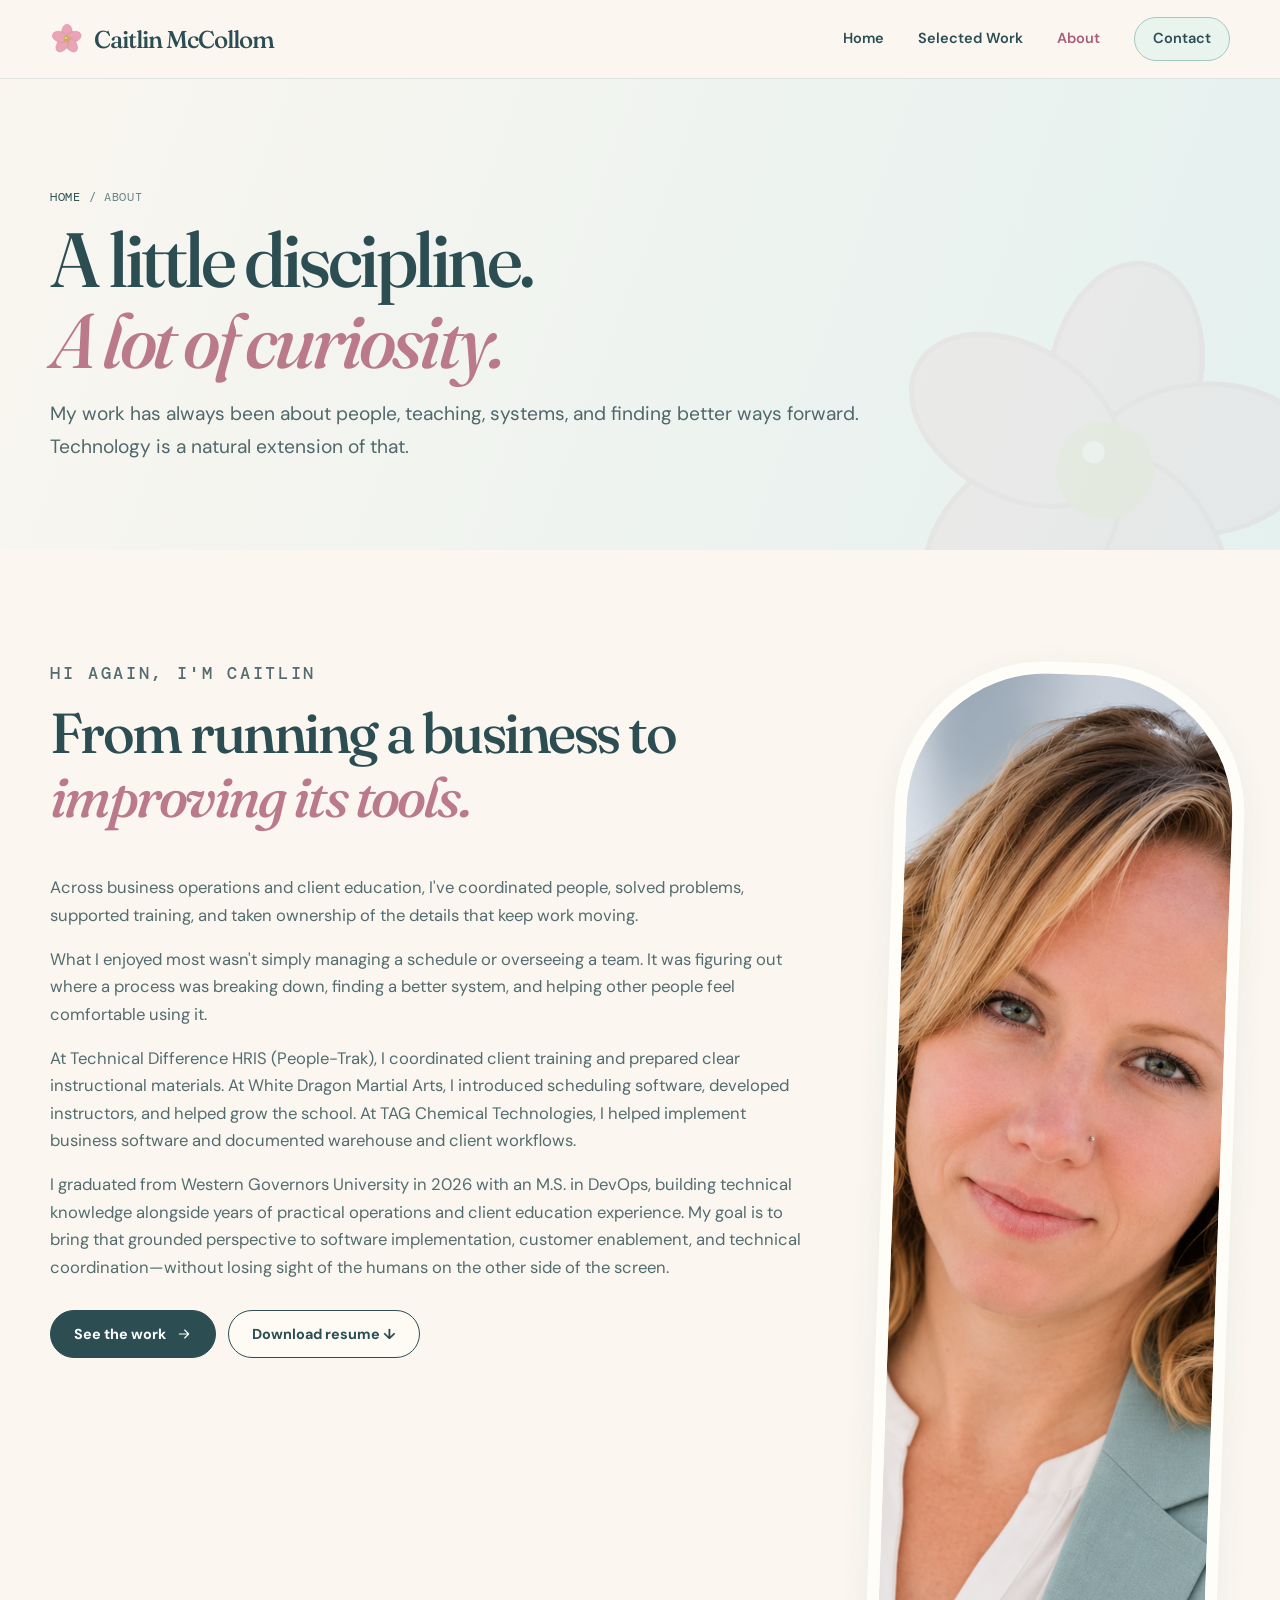
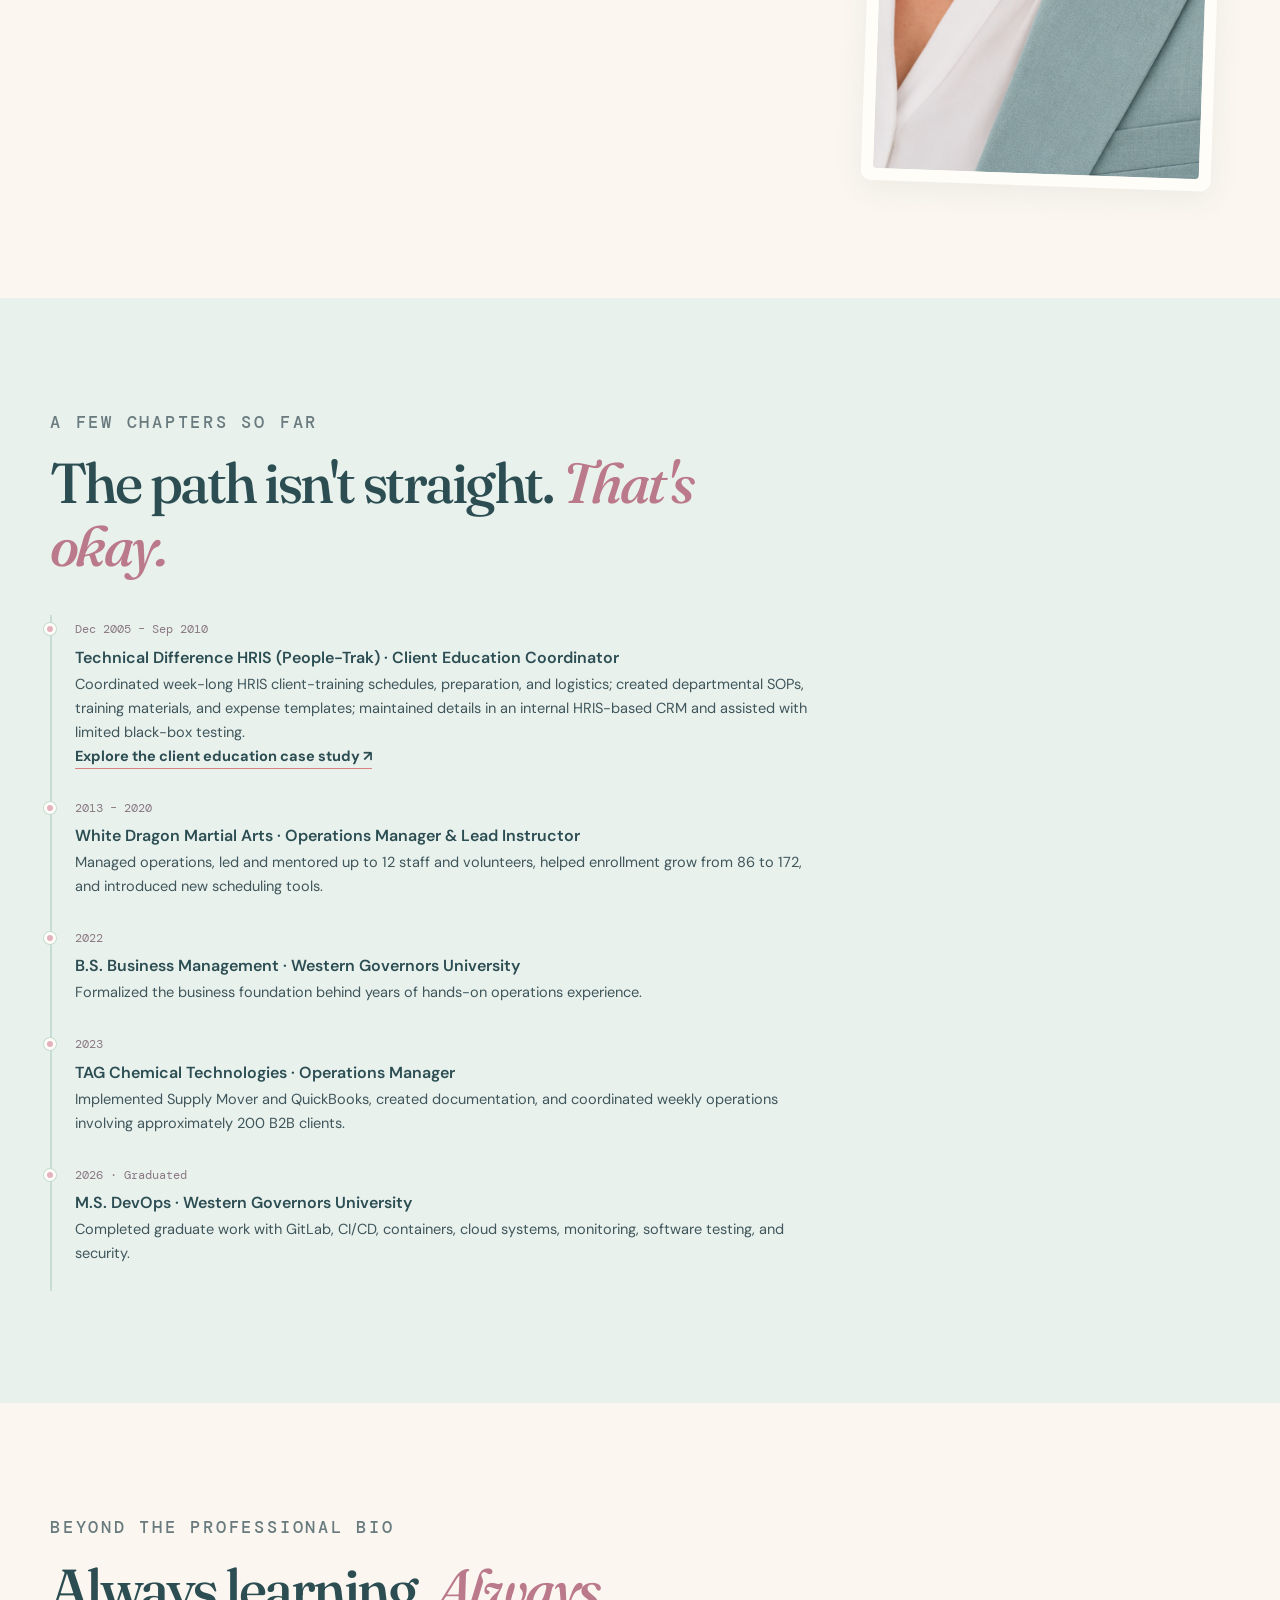
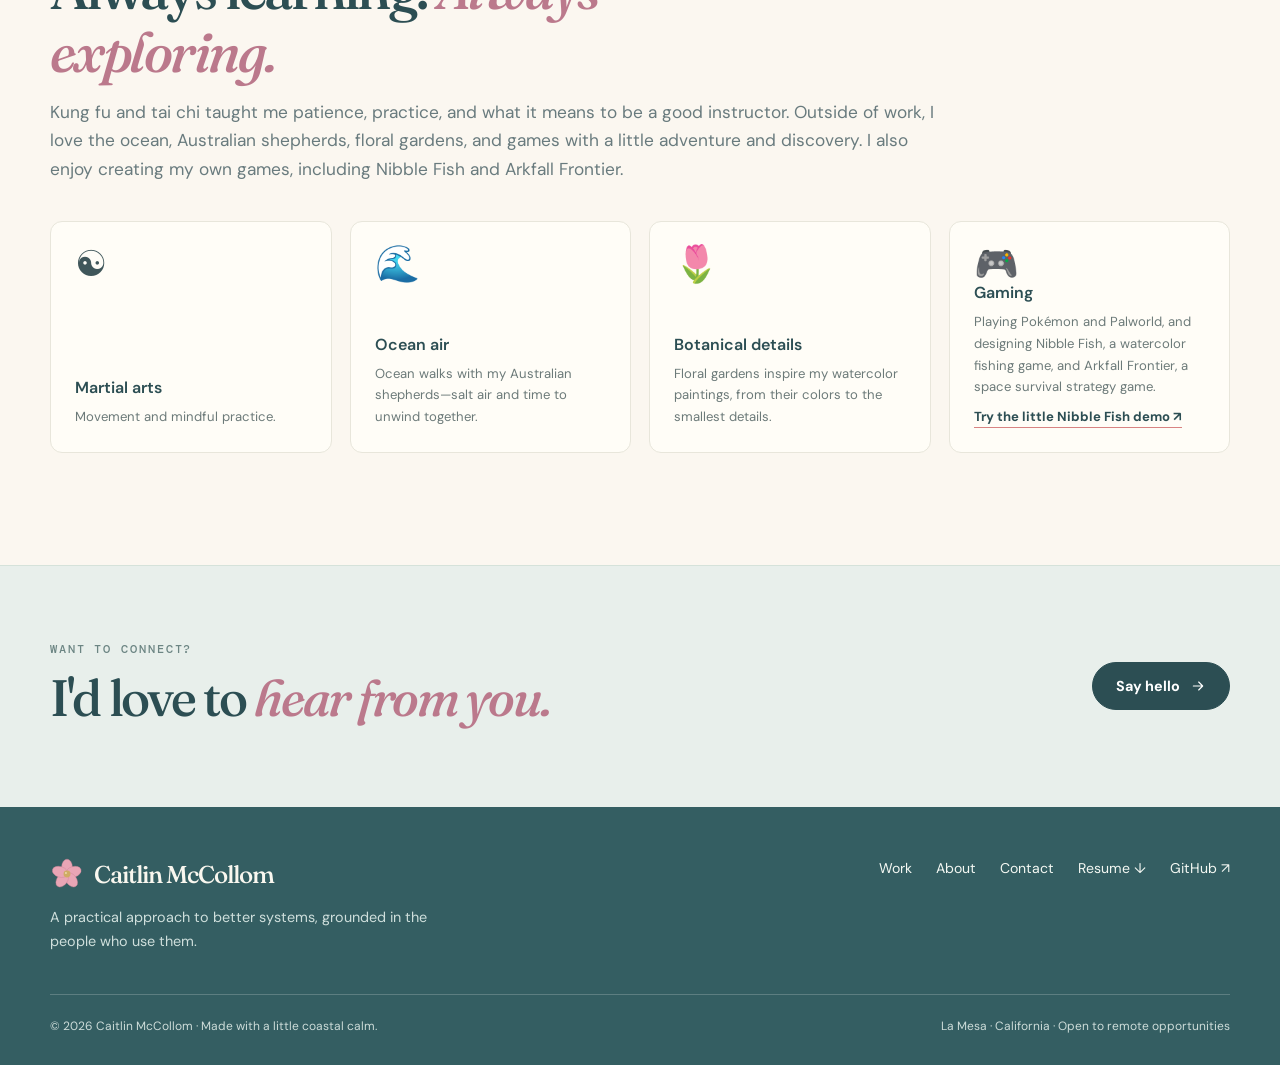
==== commit 2fd03240: "Correct formal gardens to floral gardens" ====
--- a/about.html
+++ b/about.html
@@ -30,7 +30,7 @@
   <div class="timeline-entry"><span class="date">2023</span><h3>TAG Chemical Technologies · Operations Manager</h3><p>Implemented Supply Mover and QuickBooks, created documentation, and coordinated weekly operations involving approximately 200 B2B clients.</p></div>
   <div class="timeline-entry"><span class="date">2026 · Graduated</span><h3>M.S. DevOps · Western Governors University</h3><p>Completed graduate work with GitLab, CI/CD, containers, cloud systems, monitoring, software testing, and security.</p></div>
  </div></div></section>
- <section class="section"><div class="container"><div class="section-heading"><p class="eyebrow">Beyond the professional bio</p><h2>Always learning. <span class="serif-italic">Always exploring.</span></h2><p>Kung fu and tai chi taught me patience, practice, and what it means to be a good instructor. Outside of work, I love the ocean, Australian shepherds, formal gardens, and games with a little adventure and discovery. I also enjoy creating my own games, including Nibble Fish and Arkfall Frontier.</p></div><div class="beyond-grid"><article class="beyond-item"><span class="symbol">☯</span><div><h3>Martial arts</h3><p>Movement and mindful practice.</p></div></article><article class="beyond-item"><span class="symbol">🌊</span><div><h3>Ocean air</h3><p>Ocean walks with my Australian shepherds—salt air and time to unwind together.</p></div></article><article class="beyond-item"><span class="symbol">🌷</span><div><h3>Botanical details</h3><p>Formal gardens inspire my watercolor paintings, from their colors to the smallest details.</p></div></article><article class="beyond-item"><span class="symbol">🎮</span><div><h3>Gaming</h3><p>Playing Pokémon and Palworld, and designing Nibble Fish, a watercolor fishing game, and Arkfall Frontier, a space survival strategy game.</p><p><a class="text-link" href="work.html?section=nibble-fish-demo#nibble-fish-demo">Try the little Nibble Fish demo ↗</a></p></div></article></div></div></section>
+ <section class="section"><div class="container"><div class="section-heading"><p class="eyebrow">Beyond the professional bio</p><h2>Always learning. <span class="serif-italic">Always exploring.</span></h2><p>Kung fu and tai chi taught me patience, practice, and what it means to be a good instructor. Outside of work, I love the ocean, Australian shepherds, floral gardens, and games with a little adventure and discovery. I also enjoy creating my own games, including Nibble Fish and Arkfall Frontier.</p></div><div class="beyond-grid"><article class="beyond-item"><span class="symbol">☯</span><div><h3>Martial arts</h3><p>Movement and mindful practice.</p></div></article><article class="beyond-item"><span class="symbol">🌊</span><div><h3>Ocean air</h3><p>Ocean walks with my Australian shepherds—salt air and time to unwind together.</p></div></article><article class="beyond-item"><span class="symbol">🌷</span><div><h3>Botanical details</h3><p>Floral gardens inspire my watercolor paintings, from their colors to the smallest details.</p></div></article><article class="beyond-item"><span class="symbol">🎮</span><div><h3>Gaming</h3><p>Playing Pokémon and Palworld, and designing Nibble Fish, a watercolor fishing game, and Arkfall Frontier, a space survival strategy game.</p><p><a class="text-link" href="work.html?section=nibble-fish-demo#nibble-fish-demo">Try the little Nibble Fish demo ↗</a></p></div></article></div></div></section>
  <section class="contact-strip"><div class="container row"><div><p class="eyebrow">Want to connect?</p><h2>I'd love to <span class="serif-italic">hear from you.</span></h2></div><a class="btn primary" href="contact.html">Say hello <svg viewBox="0 0 24 24" fill="none" stroke="currentColor" stroke-width="1.7" stroke-linecap="round" stroke-linejoin="round" aria-hidden="true"><path d="M5 12h14m-6-6 6 6-6 6"/></svg></a></div></section></main>
  <footer class="site-footer"><div class="container"><div class="footer-top"><div><a class="brand" href="index.html"><img src="assets/blossom.svg" alt="" width="34" height="34"> Caitlin McCollom</a><p>A practical approach to better systems, grounded in the people who use them.</p></div><nav class="footer-links" aria-label="Footer navigation"><a href="work.html">Work</a><a href="about.html">About</a><a href="contact.html">Contact</a><a href="assets/Caitlin_McCollom_Resume.pdf" download>Resume ↓</a><a href="https://github.com/caitmcc165" target="_blank" rel="noopener noreferrer">GitHub ↗</a></nav></div><div class="footer-bottom"><span>© 2026 Caitlin McCollom · Made with a little coastal calm.</span><span>La Mesa · California · Open to remote opportunities</span></div></div></footer>
 </body></html>
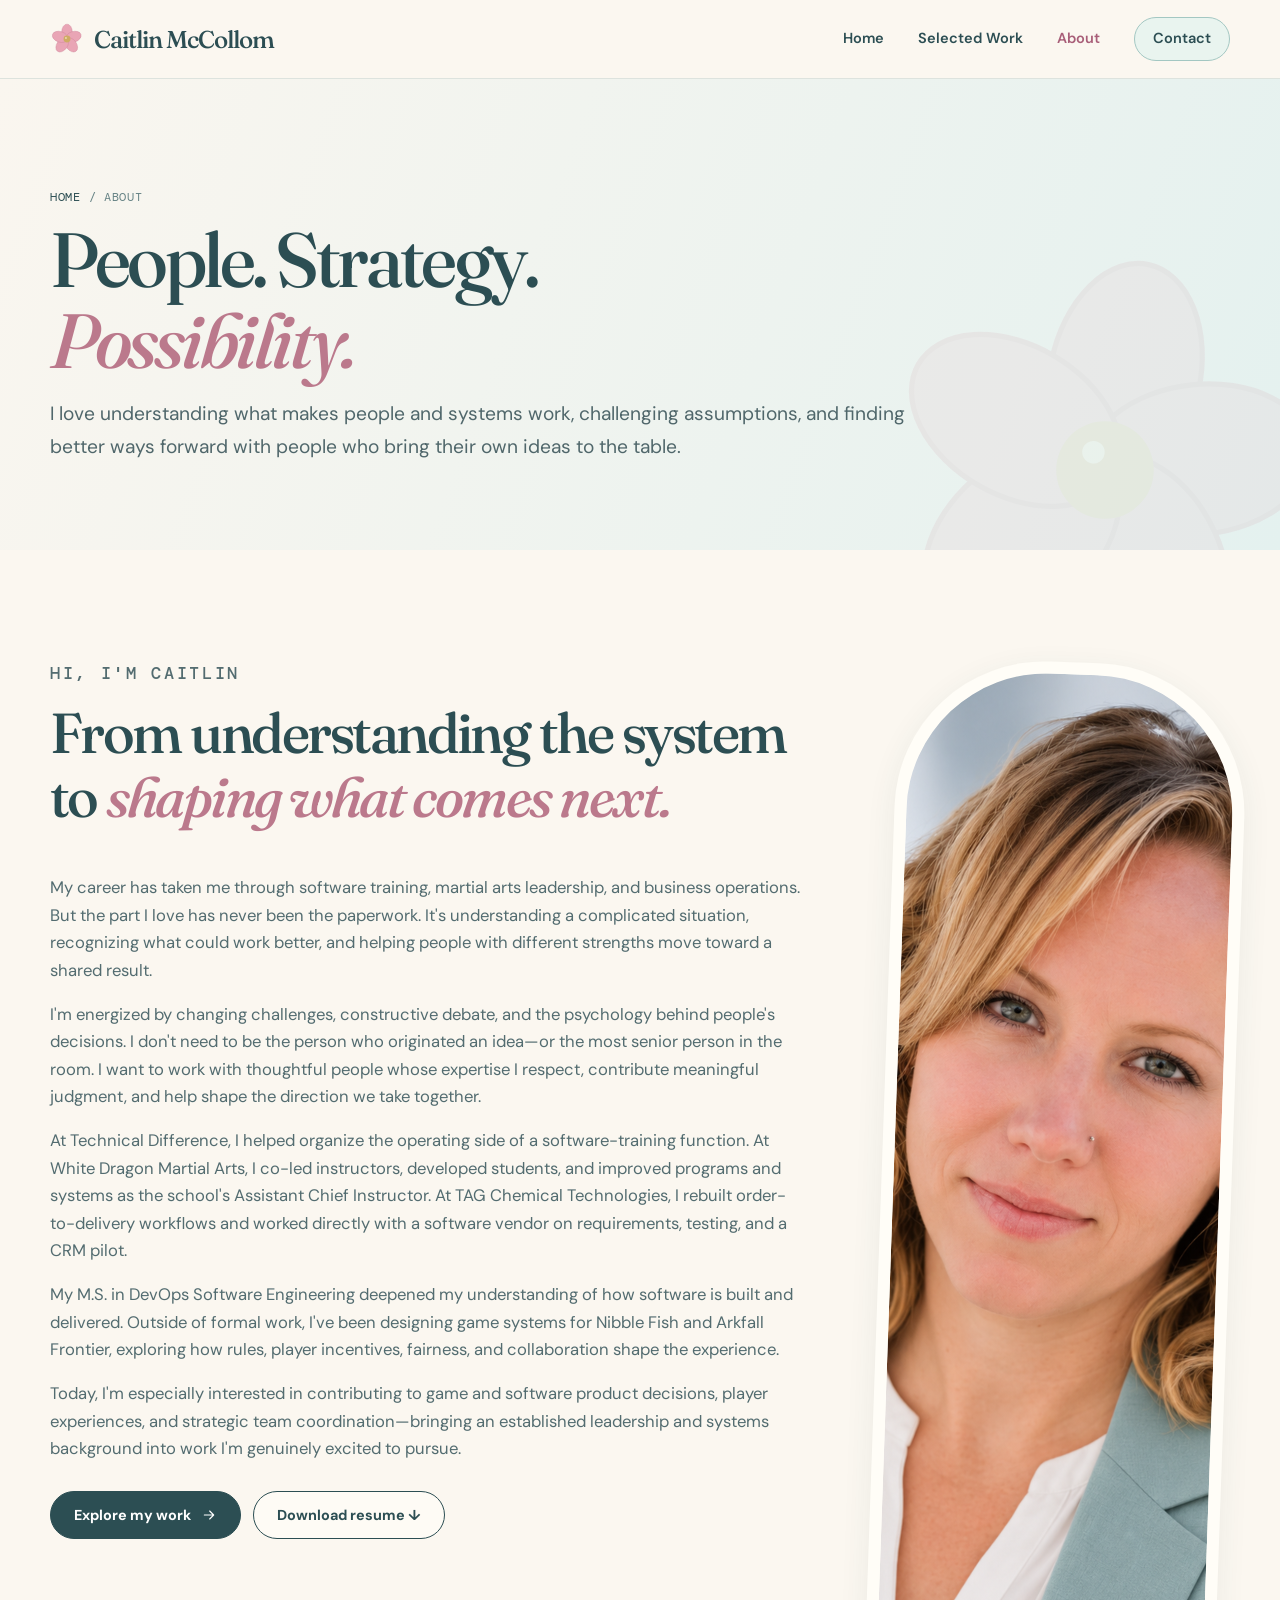
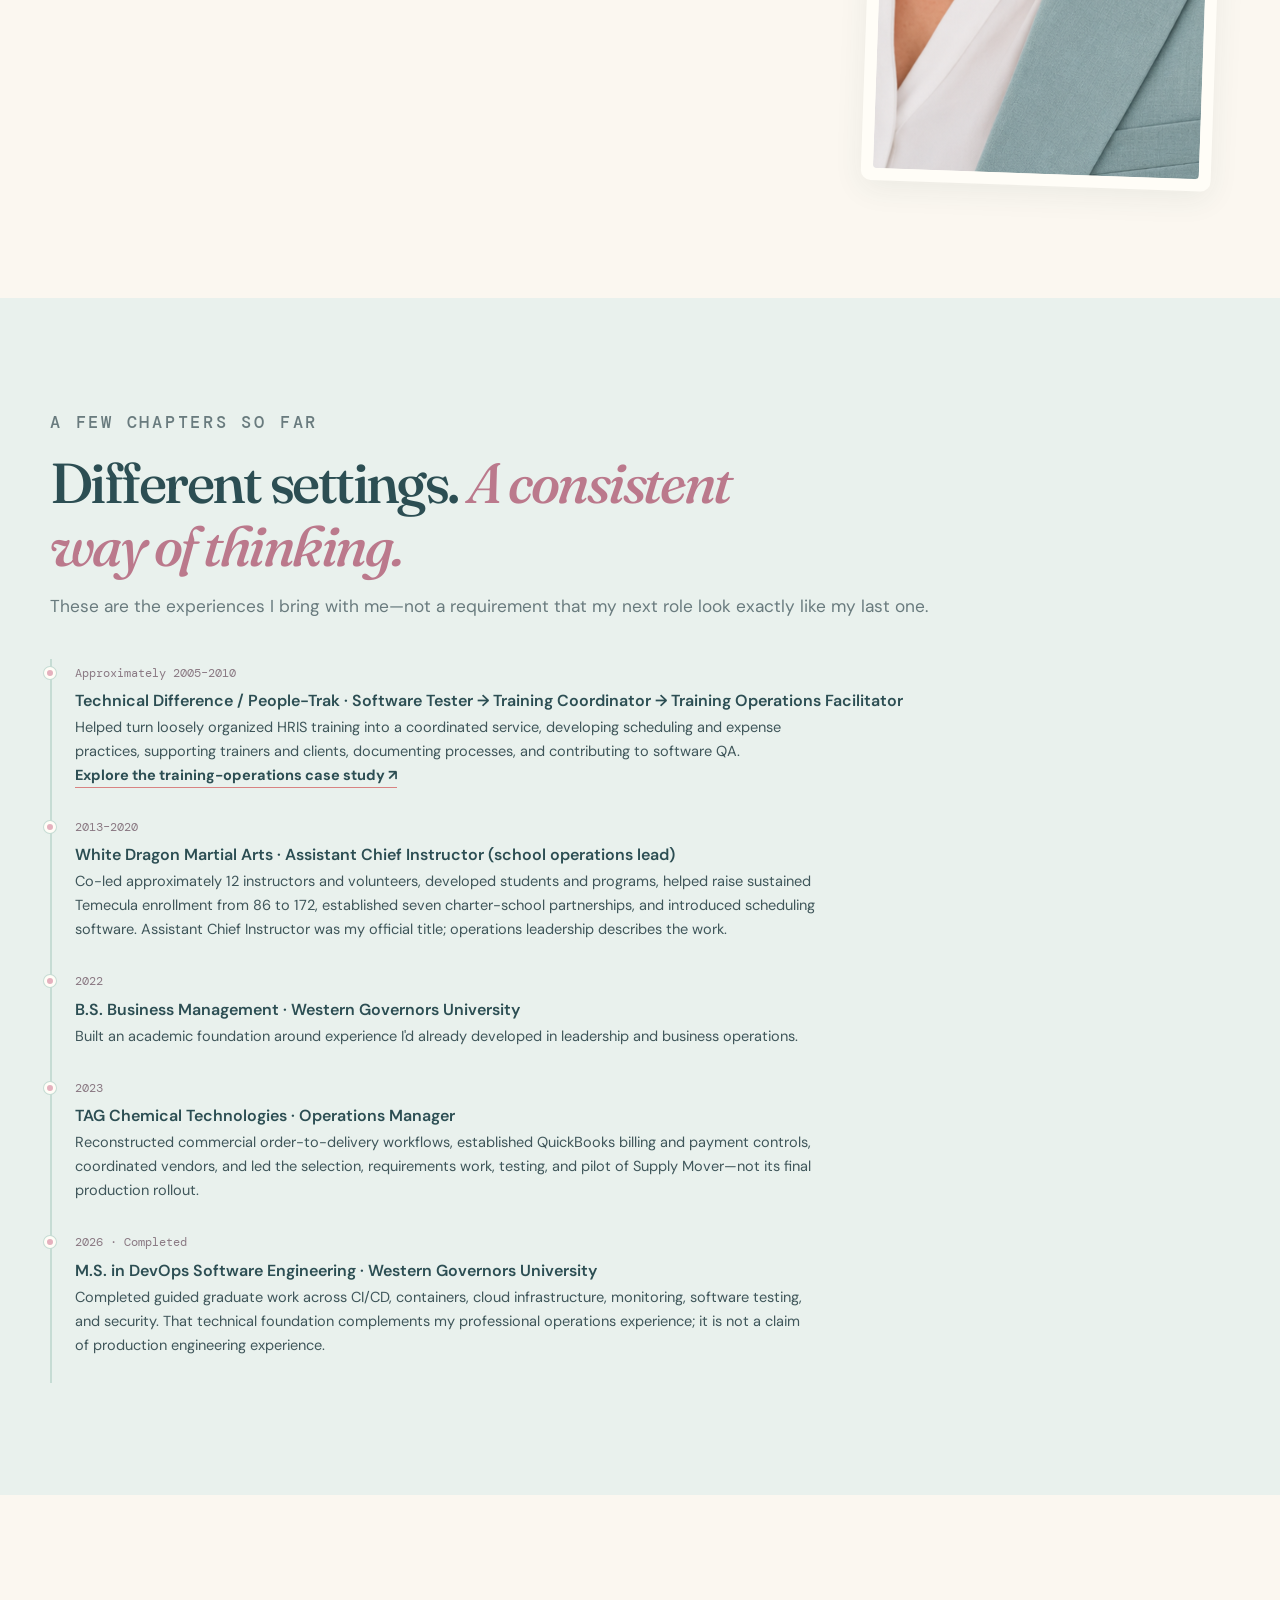
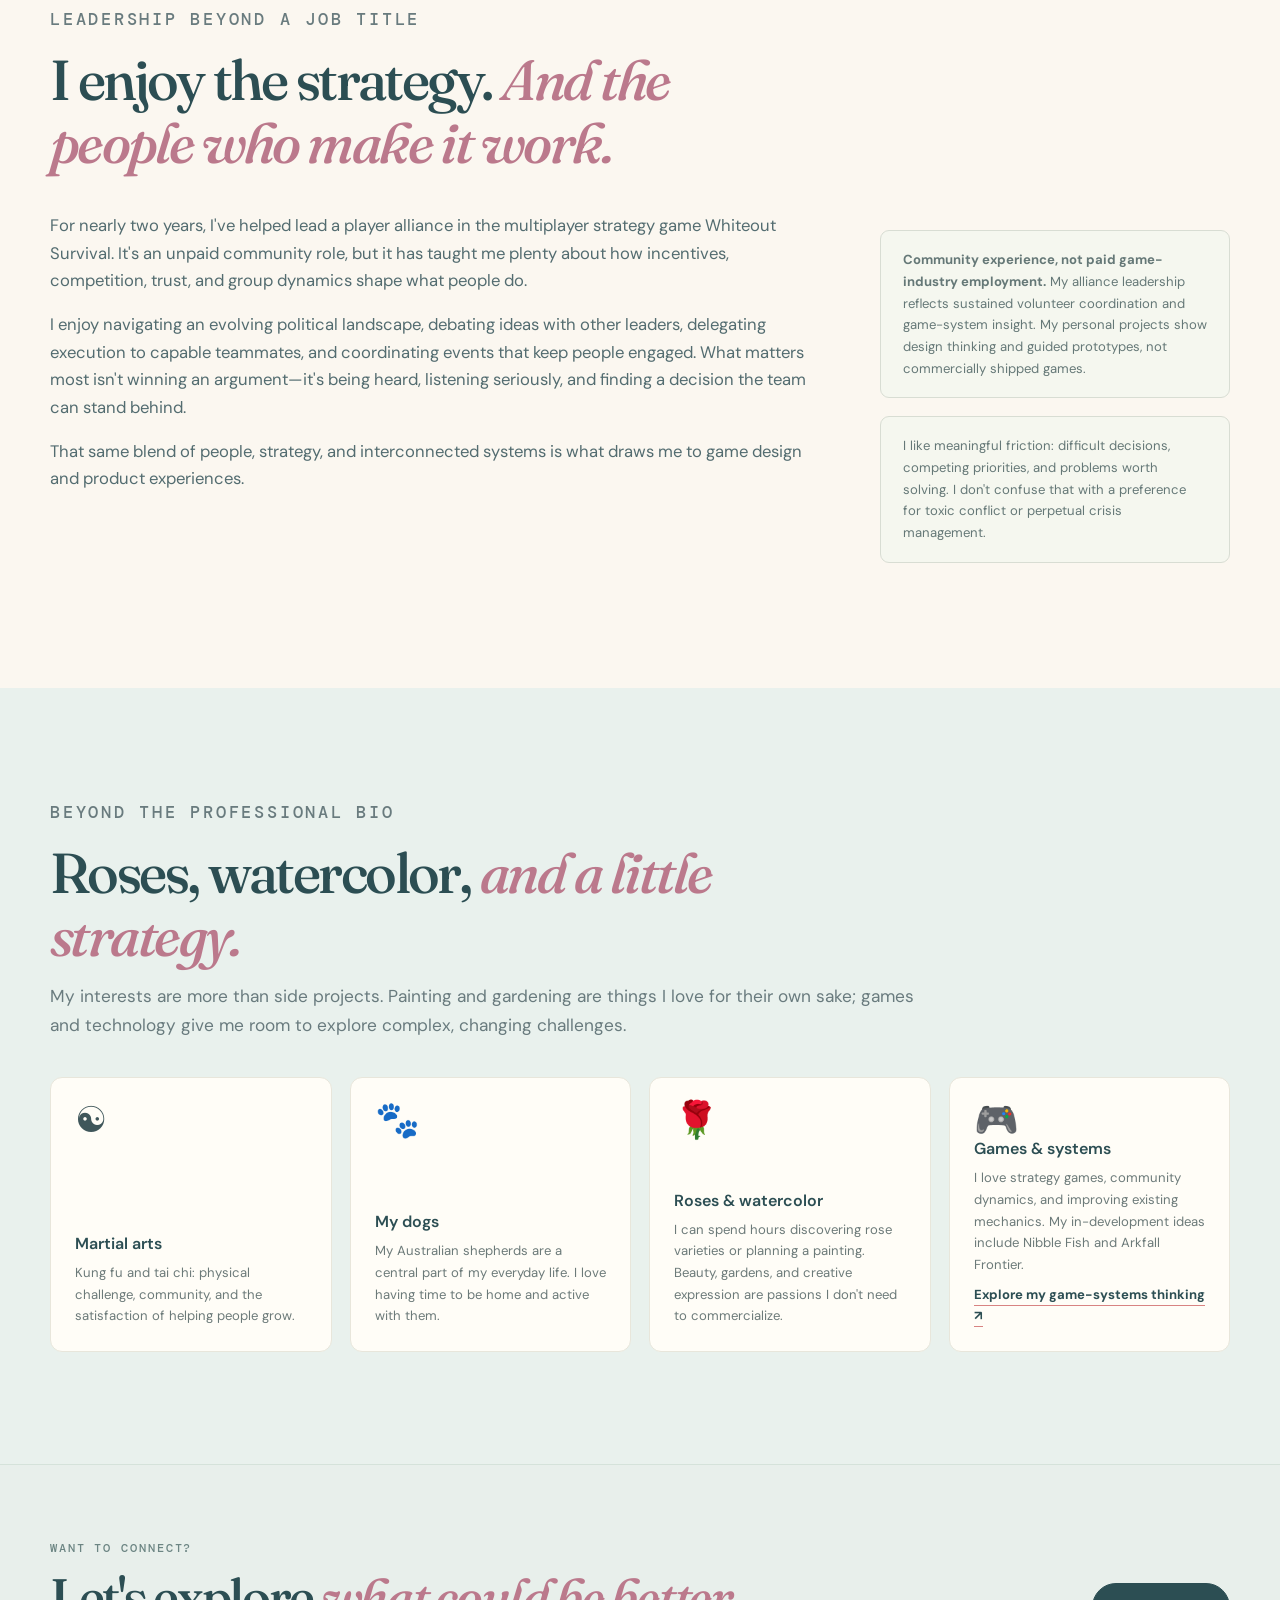
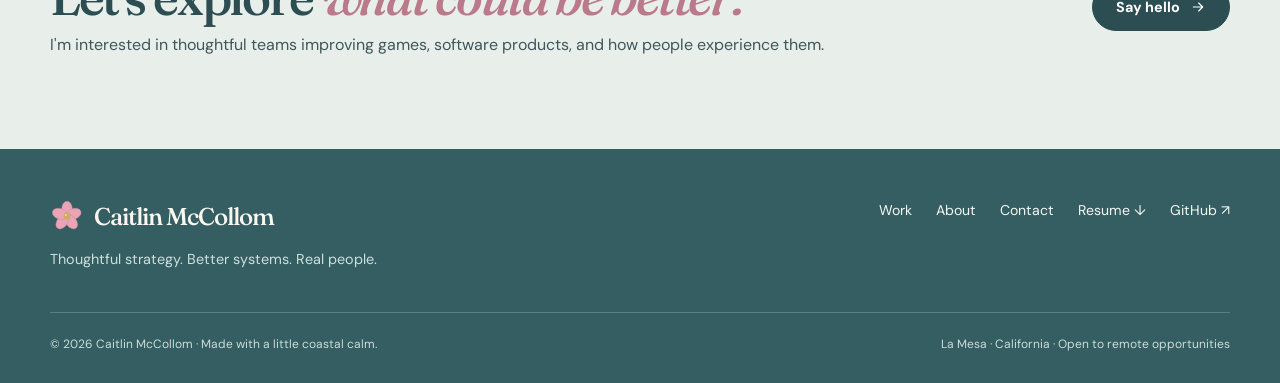
==== commit 73270f8d: "Align About page with Ikigai and verified career history" ====
--- a/about.html
+++ b/about.html
@@ -3,9 +3,9 @@
 <head>
  <meta charset="utf-8"><meta name="viewport" content="width=device-width, initial-scale=1">
  <meta name="theme-color" content="#FBF7F0">
- <meta name="description" content="Caitlin McCollom combines business operations leadership with systems implementation, client education, and an M.S. in DevOps.">
+ <meta name="description" content="Caitlin McCollom brings collaborative leadership, strategic systems thinking, and human-centered product curiosity to games and software experiences.">
  <meta property="og:title" content="About">
- <meta property="og:description" content="Caitlin McCollom combines business operations leadership with systems implementation, client education, and an M.S. in DevOps.">
+ <meta property="og:description" content="People, strategy, systems, and a career shaped by collaborative problem-solving and game/product thinking.">
  <meta property="og:type" content="website">
  <title>About | Caitlin McCollom</title>
  <link rel="icon" href="assets/favicon.svg" type="image/svg+xml">
@@ -20,17 +20,52 @@
   <button class="menu-toggle" aria-controls="primary-navigation" aria-expanded="false" aria-label="Open navigation" type="button">☰</button>
   <nav id="primary-navigation" class="site-nav" aria-label="Main navigation"><a href="index.html" >Home</a><a href="work.html" >Selected Work</a><a href="about.html" aria-current="page" >About</a><a href="contact.html" class="nav-cta" >Contact</a></nav>
  </div></header>
- <main id="main"><section class="page-hero"><div class="container"><p class="breadcrumbs"><a href="index.html">Home</a> / About</p><h1>A little discipline.<br><span class="serif-italic">A lot of curiosity.</span></h1><p class="lead">My work has always been about people, teaching, systems, and finding better ways forward. Technology is a natural extension of that.</p></div></section>
- <section class="section"><div class="container about-layout"><div class="about-copy"><p class="eyebrow">Hi again, I'm Caitlin</p><h2>From running a business to <span class="serif-italic">improving its tools.</span></h2><p>Across business operations and client education, I've coordinated people, solved problems, supported training, and taken ownership of the details that keep work moving.</p><p>What I enjoyed most wasn't simply managing a schedule or overseeing a team. It was figuring out where a process was breaking down, finding a better system, and helping other people feel comfortable using it.</p><p>At Technical Difference HRIS (People-Trak), I coordinated client training and prepared clear instructional materials. At White Dragon Martial Arts, I introduced scheduling software, developed instructors, and helped grow the school. At TAG Chemical Technologies, I helped implement business software and documented warehouse and client workflows.</p><p>I graduated from Western Governors University in 2026 with an M.S. in DevOps, building technical knowledge alongside years of practical operations and client education experience. My goal is to bring that grounded perspective to software implementation, customer enablement, and technical coordination—without losing sight of the humans on the other side of the screen.</p>
- <div class="actions"><a class="btn primary" href="work.html">See the work <svg viewBox="0 0 24 24" fill="none" stroke="currentColor" stroke-width="1.7" stroke-linecap="round" stroke-linejoin="round" aria-hidden="true"><path d="M5 12h14m-6-6 6 6-6 6"/></svg></a><a class="btn ghost" href="assets/Caitlin_McCollom_Resume.pdf" download>Download resume ↓</a></div></div><div class="about-photo"><img src="assets/caitlin-portrait.png" width="880" height="1100" alt="Portrait of Caitlin McCollom"></div></div></section>
- <section class="section tinted"><div class="container"><div class="section-heading"><p class="eyebrow">A few chapters so far</p><h2>The path isn't straight. <span class="serif-italic">That's okay.</span></h2></div><div class="timeline">
-  <div class="timeline-entry"><span class="date">Dec 2005 – Sep 2010</span><h3>Technical Difference HRIS (People-Trak) · Client Education Coordinator</h3><p>Coordinated week-long HRIS client-training schedules, preparation, and logistics; created departmental SOPs, training materials, and expense templates; maintained details in an internal HRIS-based CRM and assisted with limited black-box testing.</p><p><a class="text-link" href="work.html#people-trak">Explore the client education case study ↗</a></p></div>
-  <div class="timeline-entry"><span class="date">2013 – 2020</span><h3>White Dragon Martial Arts · Operations Manager &amp; Lead Instructor</h3><p>Managed operations, led and mentored up to 12 staff and volunteers, helped enrollment grow from 86 to 172, and introduced new scheduling tools.</p></div>
-  <div class="timeline-entry"><span class="date">2022</span><h3>B.S. Business Management · Western Governors University</h3><p>Formalized the business foundation behind years of hands-on operations experience.</p></div>
-  <div class="timeline-entry"><span class="date">2023</span><h3>TAG Chemical Technologies · Operations Manager</h3><p>Implemented Supply Mover and QuickBooks, created documentation, and coordinated weekly operations involving approximately 200 B2B clients.</p></div>
-  <div class="timeline-entry"><span class="date">2026 · Graduated</span><h3>M.S. DevOps · Western Governors University</h3><p>Completed graduate work with GitLab, CI/CD, containers, cloud systems, monitoring, software testing, and security.</p></div>
- </div></div></section>
- <section class="section"><div class="container"><div class="section-heading"><p class="eyebrow">Beyond the professional bio</p><h2>Always learning. <span class="serif-italic">Always exploring.</span></h2><p>Kung fu and tai chi taught me patience, practice, and what it means to be a good instructor. Outside of work, I love the ocean, Australian shepherds, floral gardens, and games with a little adventure and discovery. I also enjoy creating my own games, including Nibble Fish and Arkfall Frontier.</p></div><div class="beyond-grid"><article class="beyond-item"><span class="symbol">☯</span><div><h3>Martial arts</h3><p>Movement and mindful practice.</p></div></article><article class="beyond-item"><span class="symbol">🌊</span><div><h3>Ocean air</h3><p>Ocean walks with my Australian shepherds—salt air and time to unwind together.</p></div></article><article class="beyond-item"><span class="symbol">🌷</span><div><h3>Botanical details</h3><p>Floral gardens inspire my watercolor paintings, from their colors to the smallest details.</p></div></article><article class="beyond-item"><span class="symbol">🎮</span><div><h3>Gaming</h3><p>Playing Pokémon and Palworld, and designing Nibble Fish, a watercolor fishing game, and Arkfall Frontier, a space survival strategy game.</p><p><a class="text-link" href="work.html?section=nibble-fish-demo#nibble-fish-demo">Try the little Nibble Fish demo ↗</a></p></div></article></div></div></section>
- <section class="contact-strip"><div class="container row"><div><p class="eyebrow">Want to connect?</p><h2>I'd love to <span class="serif-italic">hear from you.</span></h2></div><a class="btn primary" href="contact.html">Say hello <svg viewBox="0 0 24 24" fill="none" stroke="currentColor" stroke-width="1.7" stroke-linecap="round" stroke-linejoin="round" aria-hidden="true"><path d="M5 12h14m-6-6 6 6-6 6"/></svg></a></div></section></main>
- <footer class="site-footer"><div class="container"><div class="footer-top"><div><a class="brand" href="index.html"><img src="assets/blossom.svg" alt="" width="34" height="34"> Caitlin McCollom</a><p>A practical approach to better systems, grounded in the people who use them.</p></div><nav class="footer-links" aria-label="Footer navigation"><a href="work.html">Work</a><a href="about.html">About</a><a href="contact.html">Contact</a><a href="assets/Caitlin_McCollom_Resume.pdf" download>Resume ↓</a><a href="https://github.com/caitmcc165" target="_blank" rel="noopener noreferrer">GitHub ↗</a></nav></div><div class="footer-bottom"><span>© 2026 Caitlin McCollom · Made with a little coastal calm.</span><span>La Mesa · California · Open to remote opportunities</span></div></div></footer>
+ <main id="main">
+ <section class="page-hero"><div class="container"><p class="breadcrumbs"><a href="index.html">Home</a> / About</p><h1>People. Strategy.<br><span class="serif-italic">Possibility.</span></h1><p class="lead">I love understanding what makes people and systems work, challenging assumptions, and finding better ways forward with people who bring their own ideas to the table.</p></div></section>
+ <section class="section"><div class="container about-layout">
+  <div class="about-copy">
+   <p class="eyebrow">Hi, I'm Caitlin</p>
+   <h2>From understanding the system to <span class="serif-italic">shaping what comes next.</span></h2>
+   <p>My career has taken me through software training, martial arts leadership, and business operations. But the part I love has never been the paperwork. It's understanding a complicated situation, recognizing what could work better, and helping people with different strengths move toward a shared result.</p>
+   <p>I'm energized by changing challenges, constructive debate, and the psychology behind people's decisions. I don't need to be the person who originated an idea—or the most senior person in the room. I want to work with thoughtful people whose expertise I respect, contribute meaningful judgment, and help shape the direction we take together.</p>
+   <p>At Technical Difference, I helped organize the operating side of a software-training function. At White Dragon Martial Arts, I co-led instructors, developed students, and improved programs and systems as the school's Assistant Chief Instructor. At TAG Chemical Technologies, I rebuilt order-to-delivery workflows and worked directly with a software vendor on requirements, testing, and a CRM pilot.</p>
+   <p>My M.S. in DevOps Software Engineering deepened my understanding of how software is built and delivered. Outside of formal work, I've been designing game systems for Nibble Fish and Arkfall Frontier, exploring how rules, player incentives, fairness, and collaboration shape the experience.</p>
+   <p>Today, I'm especially interested in contributing to game and software product decisions, player experiences, and strategic team coordination—bringing an established leadership and systems background into work I'm genuinely excited to pursue.</p>
+   <div class="actions"><a class="btn primary" href="work.html">Explore my work <svg viewBox="0 0 24 24" fill="none" stroke="currentColor" stroke-width="1.7" stroke-linecap="round" stroke-linejoin="round" aria-hidden="true"><path d="M5 12h14m-6-6 6 6-6 6"/></svg></a><a class="btn ghost" href="assets/Caitlin_McCollom_Resume.pdf" download>Download resume ↓</a></div>
+  </div>
+  <div class="about-photo"><img src="assets/caitlin-portrait.png" width="880" height="1100" alt="Portrait of Caitlin McCollom"></div>
+ </div></section>
+ <section class="section tinted"><div class="container">
+  <div class="section-heading"><p class="eyebrow">A few chapters so far</p><h2>Different settings. <span class="serif-italic">A consistent way of thinking.</span></h2><p>These are the experiences I bring with me—not a requirement that my next role look exactly like my last one.</p></div>
+  <div class="timeline">
+   <div class="timeline-entry"><span class="date">Approximately 2005–2010</span><h3>Technical Difference / People-Trak · Software Tester → Training Coordinator → Training Operations Facilitator</h3><p>Helped turn loosely organized HRIS training into a coordinated service, developing scheduling and expense practices, supporting trainers and clients, documenting processes, and contributing to software QA.</p><p><a class="text-link" href="work.html#people-trak">Explore the training-operations case study ↗</a></p></div>
+   <div class="timeline-entry"><span class="date">2013–2020</span><h3>White Dragon Martial Arts · Assistant Chief Instructor (school operations lead)</h3><p>Co-led approximately 12 instructors and volunteers, developed students and programs, helped raise sustained Temecula enrollment from 86 to 172, established seven charter-school partnerships, and introduced scheduling software. Assistant Chief Instructor was my official title; operations leadership describes the work.</p></div>
+   <div class="timeline-entry"><span class="date">2022</span><h3>B.S. Business Management · Western Governors University</h3><p>Built an academic foundation around experience I'd already developed in leadership and business operations.</p></div>
+   <div class="timeline-entry"><span class="date">2023</span><h3>TAG Chemical Technologies · Operations Manager</h3><p>Reconstructed commercial order-to-delivery workflows, established QuickBooks billing and payment controls, coordinated vendors, and led the selection, requirements work, testing, and pilot of Supply Mover—not its final production rollout.</p></div>
+   <div class="timeline-entry"><span class="date">2026 · Completed</span><h3>M.S. in DevOps Software Engineering · Western Governors University</h3><p>Completed guided graduate work across CI/CD, containers, cloud infrastructure, monitoring, software testing, and security. That technical foundation complements my professional operations experience; it is not a claim of production engineering experience.</p></div>
+  </div>
+ </div></section>
+ <section class="section"><div class="container">
+  <div class="section-heading"><p class="eyebrow">Leadership beyond a job title</p><h2>I enjoy the strategy. <span class="serif-italic">And the people who make it work.</span></h2></div>
+  <div class="about-layout">
+   <div class="about-copy">
+    <p>For nearly two years, I've helped lead a player alliance in the multiplayer strategy game Whiteout Survival. It's an unpaid community role, but it has taught me plenty about how incentives, competition, trust, and group dynamics shape what people do.</p>
+    <p>I enjoy navigating an evolving political landscape, debating ideas with other leaders, delegating execution to capable teammates, and coordinating events that keep people engaged. What matters most isn't winning an argument—it's being heard, listening seriously, and finding a decision the team can stand behind.</p>
+    <p>That same blend of people, strategy, and interconnected systems is what draws me to game design and product experiences.</p>
+   </div>
+   <div><p class="note"><strong>Community experience, not paid game-industry employment.</strong> My alliance leadership reflects sustained volunteer coordination and game-system insight. My personal projects show design thinking and guided prototypes, not commercially shipped games.</p><p class="note">I like meaningful friction: difficult decisions, competing priorities, and problems worth solving. I don't confuse that with a preference for toxic conflict or perpetual crisis management.</p></div>
+  </div>
+ </div></section>
+ <section class="section tinted"><div class="container">
+  <div class="section-heading"><p class="eyebrow">Beyond the professional bio</p><h2>Roses, watercolor, <span class="serif-italic">and a little strategy.</span></h2><p>My interests are more than side projects. Painting and gardening are things I love for their own sake; games and technology give me room to explore complex, changing challenges.</p></div>
+  <div class="beyond-grid">
+   <article class="beyond-item"><span class="symbol">☯</span><div><h3>Martial arts</h3><p>Kung fu and tai chi: physical challenge, community, and the satisfaction of helping people grow.</p></div></article>
+   <article class="beyond-item"><span class="symbol">🐾</span><div><h3>My dogs</h3><p>My Australian shepherds are a central part of my everyday life. I love having time to be home and active with them.</p></div></article>
+   <article class="beyond-item"><span class="symbol">🌹</span><div><h3>Roses &amp; watercolor</h3><p>I can spend hours discovering rose varieties or planning a painting. Beauty, gardens, and creative expression are passions I don't need to commercialize.</p></div></article>
+   <article class="beyond-item"><span class="symbol">🎮</span><div><h3>Games &amp; systems</h3><p>I love strategy games, community dynamics, and improving existing mechanics. My in-development ideas include Nibble Fish and Arkfall Frontier.</p><p><a class="text-link" href="work.html#arkfall-frontier">Explore my game-systems thinking ↗</a></p></div></article>
+  </div>
+ </div></section>
+ <section class="contact-strip"><div class="container row"><div><p class="eyebrow">Want to connect?</p><h2>Let's explore <span class="serif-italic">what could be better.</span></h2><p>I'm interested in thoughtful teams improving games, software products, and how people experience them.</p></div><a class="btn primary" href="contact.html">Say hello <svg viewBox="0 0 24 24" fill="none" stroke="currentColor" stroke-width="1.7" stroke-linecap="round" stroke-linejoin="round" aria-hidden="true"><path d="M5 12h14m-6-6 6 6-6 6"/></svg></a></div></section>
+</main>
+ <footer class="site-footer"><div class="container"><div class="footer-top"><div><a class="brand" href="index.html"><img src="assets/blossom.svg" alt="" width="34" height="34"> Caitlin McCollom</a><p>Thoughtful strategy. Better systems. Real people.</p></div><nav class="footer-links" aria-label="Footer navigation"><a href="work.html">Work</a><a href="about.html">About</a><a href="contact.html">Contact</a><a href="assets/Caitlin_McCollom_Resume.pdf" download>Resume ↓</a><a href="https://github.com/caitmcc165" target="_blank" rel="noopener noreferrer">GitHub ↗</a></nav></div><div class="footer-bottom"><span>© 2026 Caitlin McCollom · Made with a little coastal calm.</span><span>La Mesa · California · Open to remote opportunities</span></div></div></footer>
 </body></html>
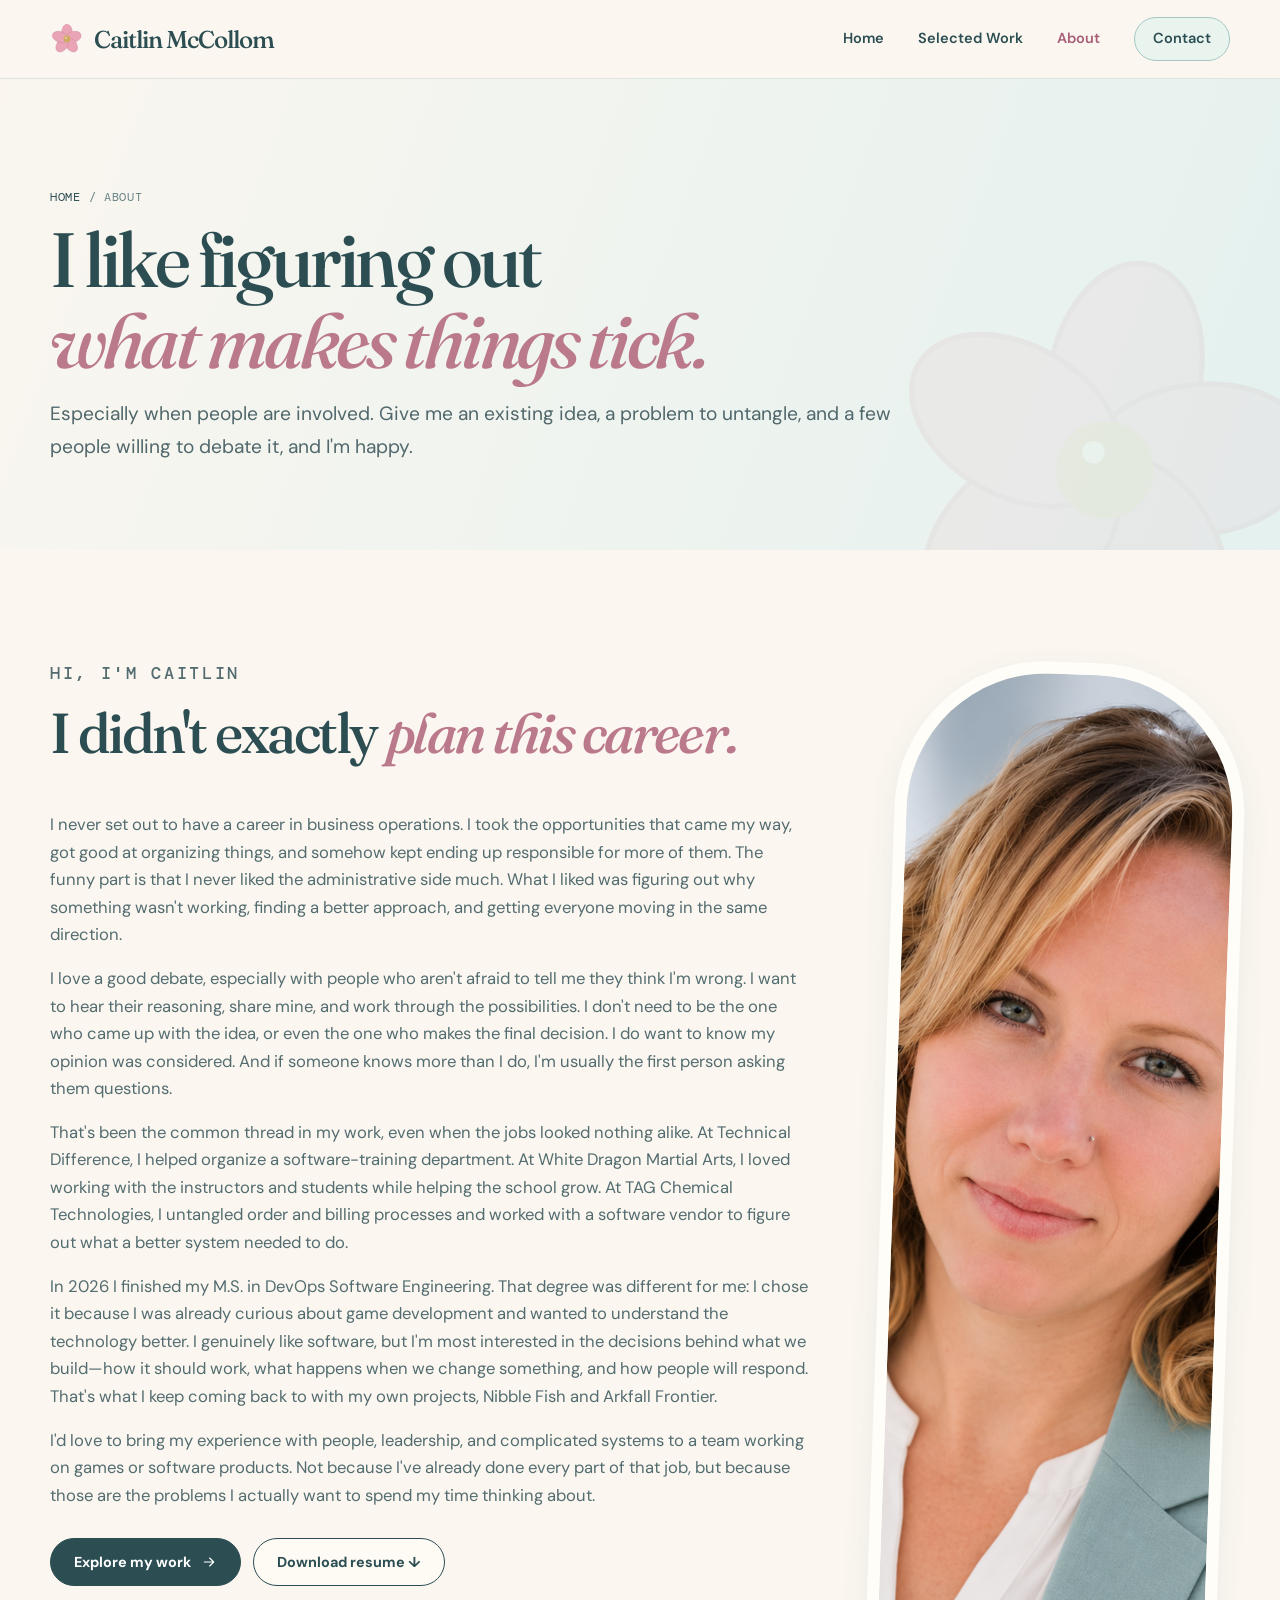
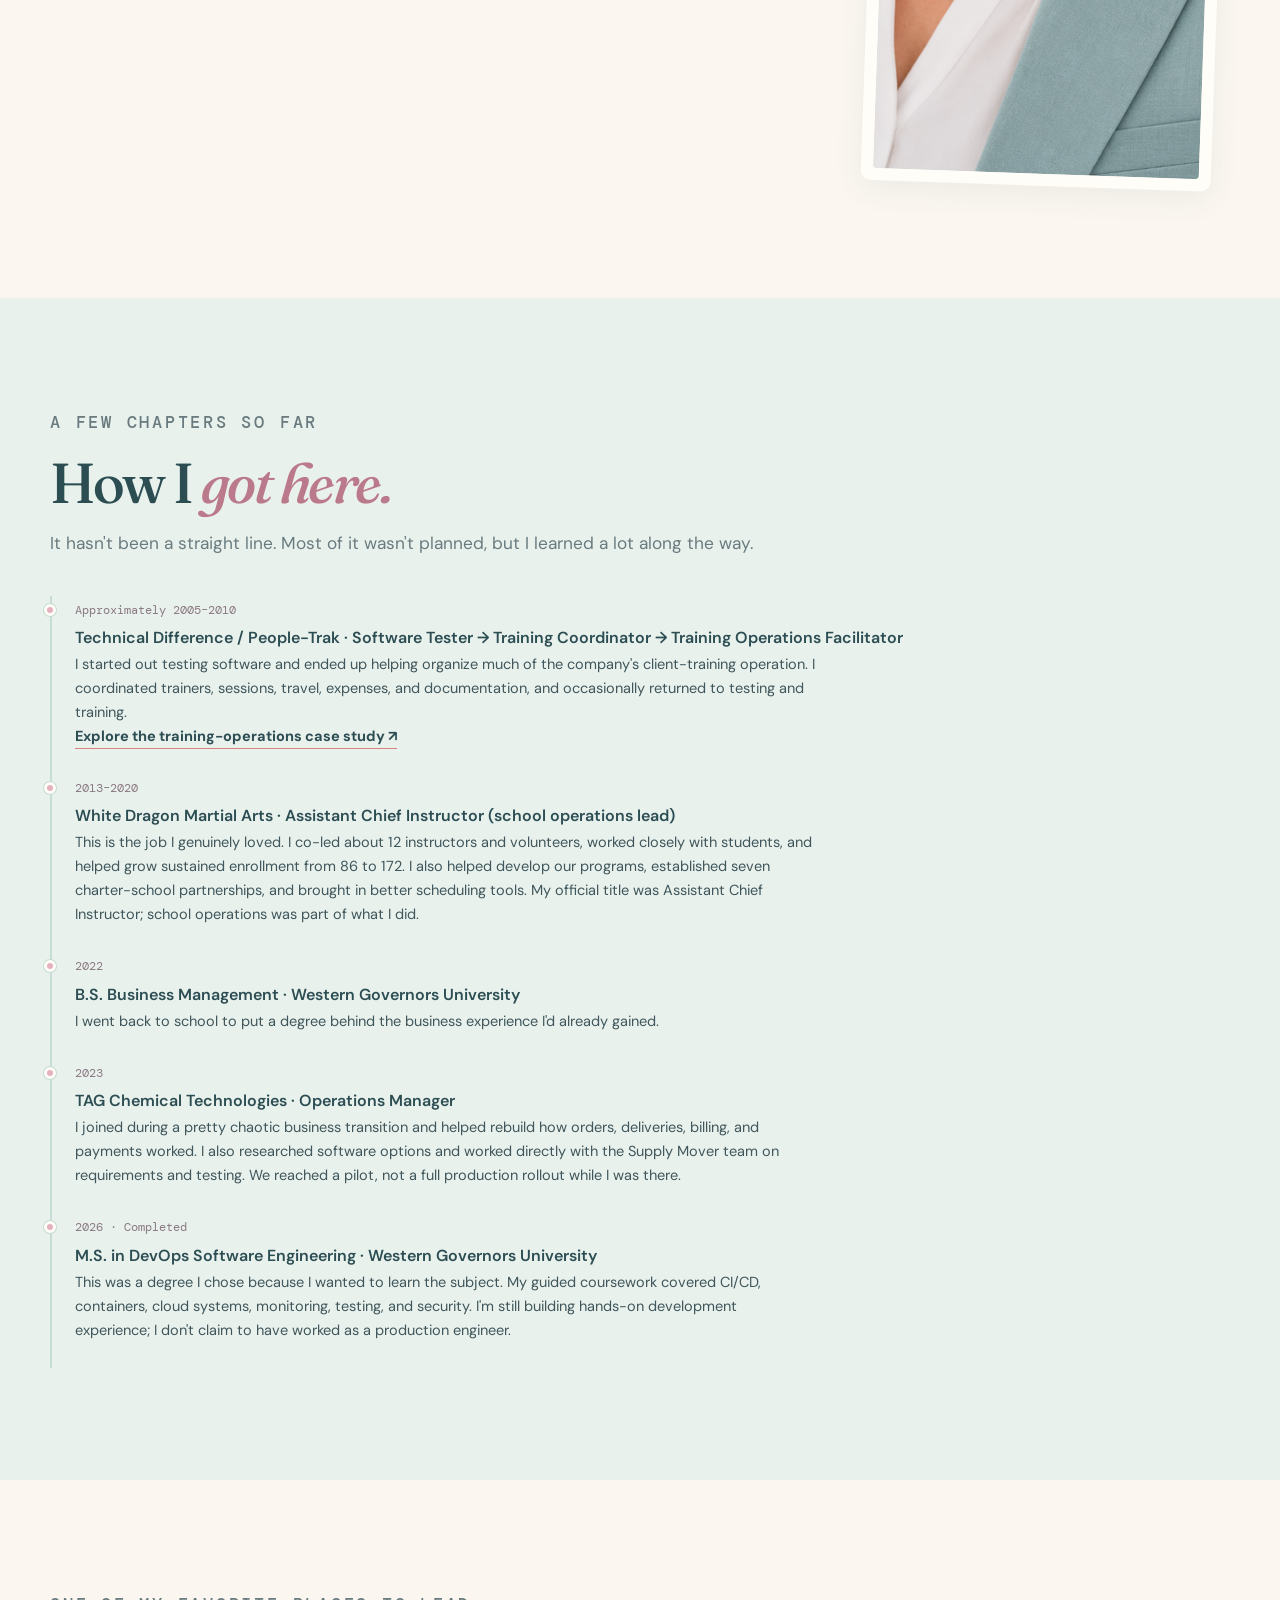
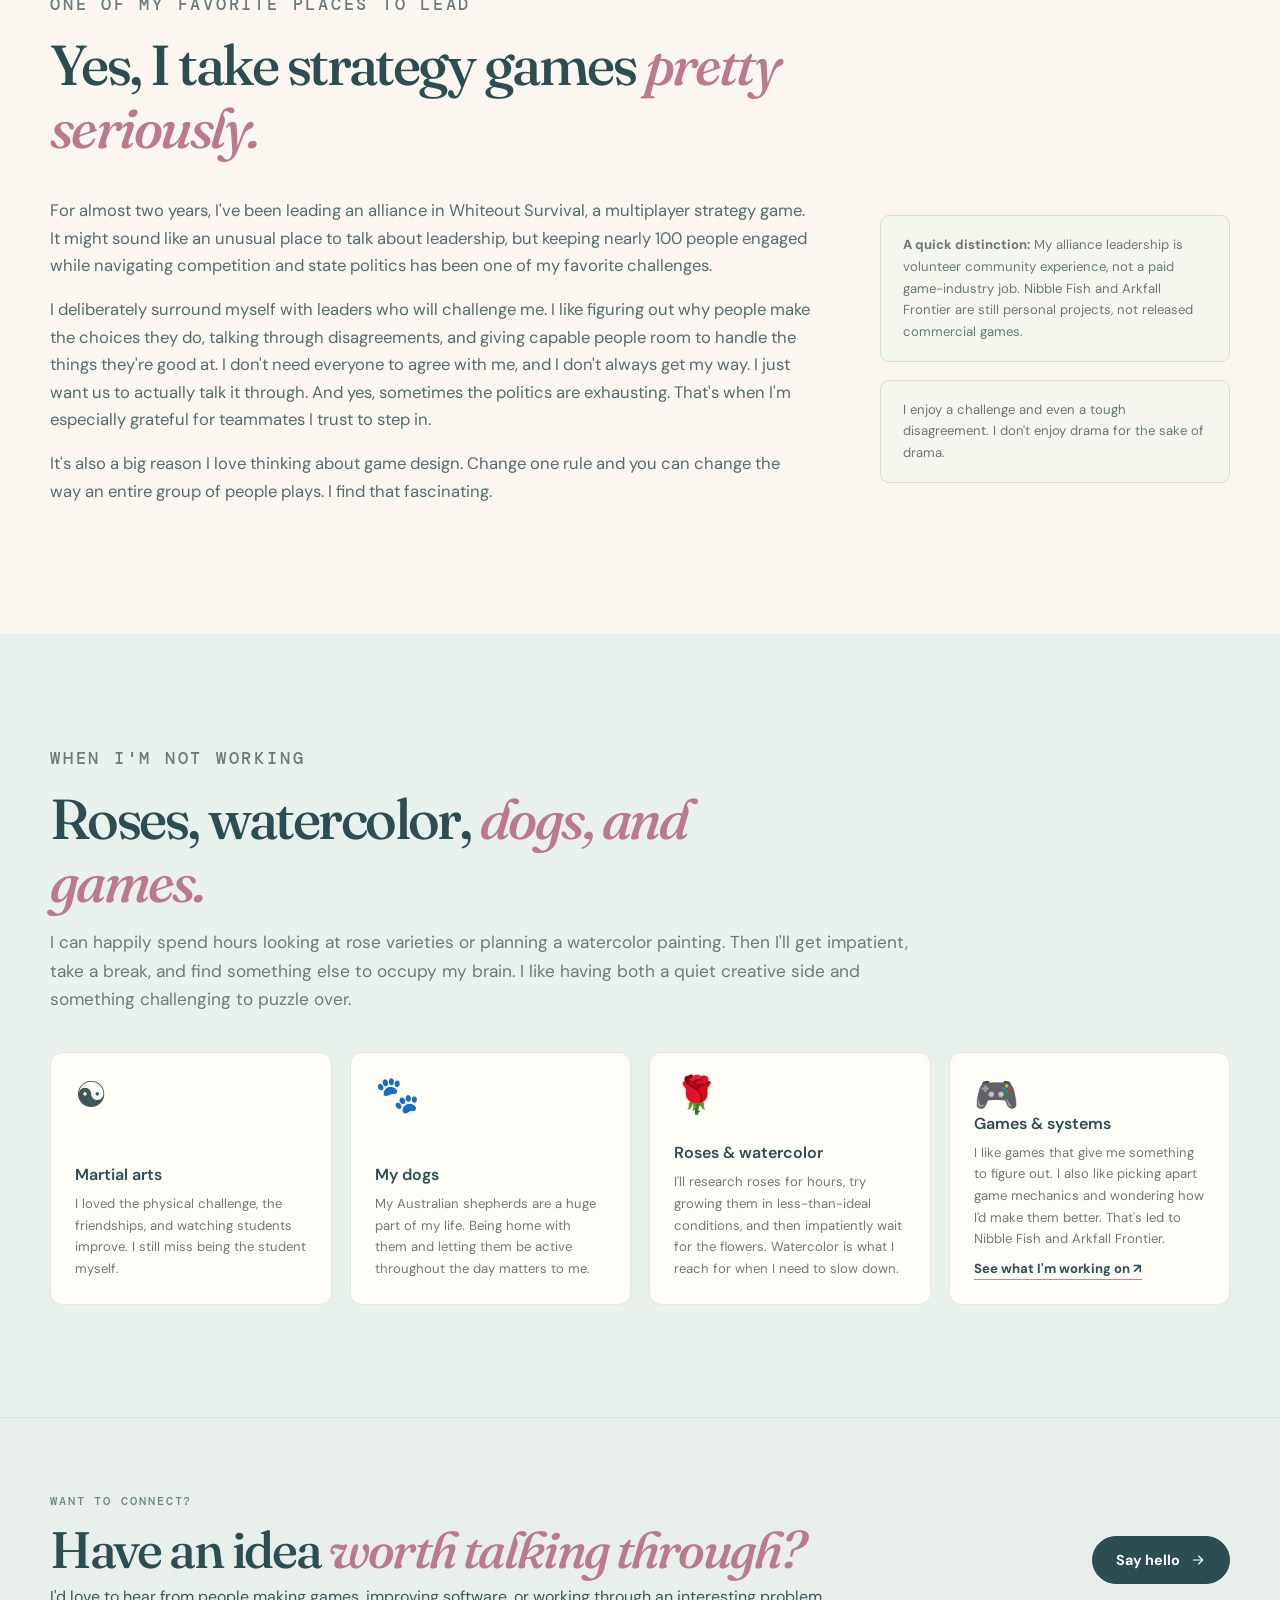
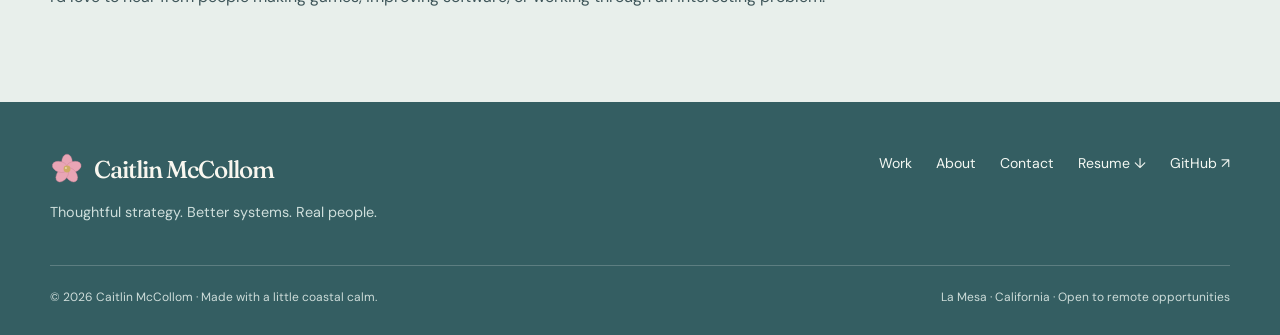
==== commit e64046a2: "Make About page conversational and authentic to Caitlin's voice" ====
--- a/about.html
+++ b/about.html
@@ -3,9 +3,9 @@
 <head>
  <meta charset="utf-8"><meta name="viewport" content="width=device-width, initial-scale=1">
  <meta name="theme-color" content="#FBF7F0">
- <meta name="description" content="Caitlin McCollom brings collaborative leadership, strategic systems thinking, and human-centered product curiosity to games and software experiences.">
+ <meta name="description" content="Get to know Caitlin McCollom: the work she's done, the games she loves, and why she's drawn to people, strategy, and better ideas.">
  <meta property="og:title" content="About">
- <meta property="og:description" content="People, strategy, systems, and a career shaped by collaborative problem-solving and game/product thinking.">
+ <meta property="og:description" content="A little about my winding career path, why I love a good debate, and the games and projects that keep me curious.">
  <meta property="og:type" content="website">
  <title>About | Caitlin McCollom</title>
  <link rel="icon" href="assets/favicon.svg" type="image/svg+xml">
@@ -21,51 +21,51 @@
   <nav id="primary-navigation" class="site-nav" aria-label="Main navigation"><a href="index.html" >Home</a><a href="work.html" >Selected Work</a><a href="about.html" aria-current="page" >About</a><a href="contact.html" class="nav-cta" >Contact</a></nav>
  </div></header>
  <main id="main">
- <section class="page-hero"><div class="container"><p class="breadcrumbs"><a href="index.html">Home</a> / About</p><h1>People. Strategy.<br><span class="serif-italic">Possibility.</span></h1><p class="lead">I love understanding what makes people and systems work, challenging assumptions, and finding better ways forward with people who bring their own ideas to the table.</p></div></section>
+ <section class="page-hero"><div class="container"><p class="breadcrumbs"><a href="index.html">Home</a> / About</p><h1>I like figuring out<br><span class="serif-italic">what makes things tick.</span></h1><p class="lead">Especially when people are involved. Give me an existing idea, a problem to untangle, and a few people willing to debate it, and I'm happy.</p></div></section>
  <section class="section"><div class="container about-layout">
   <div class="about-copy">
    <p class="eyebrow">Hi, I'm Caitlin</p>
-   <h2>From understanding the system to <span class="serif-italic">shaping what comes next.</span></h2>
-   <p>My career has taken me through software training, martial arts leadership, and business operations. But the part I love has never been the paperwork. It's understanding a complicated situation, recognizing what could work better, and helping people with different strengths move toward a shared result.</p>
-   <p>I'm energized by changing challenges, constructive debate, and the psychology behind people's decisions. I don't need to be the person who originated an idea—or the most senior person in the room. I want to work with thoughtful people whose expertise I respect, contribute meaningful judgment, and help shape the direction we take together.</p>
-   <p>At Technical Difference, I helped organize the operating side of a software-training function. At White Dragon Martial Arts, I co-led instructors, developed students, and improved programs and systems as the school's Assistant Chief Instructor. At TAG Chemical Technologies, I rebuilt order-to-delivery workflows and worked directly with a software vendor on requirements, testing, and a CRM pilot.</p>
-   <p>My M.S. in DevOps Software Engineering deepened my understanding of how software is built and delivered. Outside of formal work, I've been designing game systems for Nibble Fish and Arkfall Frontier, exploring how rules, player incentives, fairness, and collaboration shape the experience.</p>
-   <p>Today, I'm especially interested in contributing to game and software product decisions, player experiences, and strategic team coordination—bringing an established leadership and systems background into work I'm genuinely excited to pursue.</p>
+   <h2>I didn't exactly <span class="serif-italic">plan this career.</span></h2>
+   <p>I never set out to have a career in business operations. I took the opportunities that came my way, got good at organizing things, and somehow kept ending up responsible for more of them. The funny part is that I never liked the administrative side much. What I liked was figuring out why something wasn't working, finding a better approach, and getting everyone moving in the same direction.</p>
+   <p>I love a good debate, especially with people who aren't afraid to tell me they think I'm wrong. I want to hear their reasoning, share mine, and work through the possibilities. I don't need to be the one who came up with the idea, or even the one who makes the final decision. I do want to know my opinion was considered. And if someone knows more than I do, I'm usually the first person asking them questions.</p>
+   <p>That's been the common thread in my work, even when the jobs looked nothing alike. At Technical Difference, I helped organize a software-training department. At White Dragon Martial Arts, I loved working with the instructors and students while helping the school grow. At TAG Chemical Technologies, I untangled order and billing processes and worked with a software vendor to figure out what a better system needed to do.</p>
+   <p>In 2026 I finished my M.S. in DevOps Software Engineering. That degree was different for me: I chose it because I was already curious about game development and wanted to understand the technology better. I genuinely like software, but I'm most interested in the decisions behind what we build—how it should work, what happens when we change something, and how people will respond. That's what I keep coming back to with my own projects, Nibble Fish and Arkfall Frontier.</p>
+   <p>I'd love to bring my experience with people, leadership, and complicated systems to a team working on games or software products. Not because I've already done every part of that job, but because those are the problems I actually want to spend my time thinking about.</p>
    <div class="actions"><a class="btn primary" href="work.html">Explore my work <svg viewBox="0 0 24 24" fill="none" stroke="currentColor" stroke-width="1.7" stroke-linecap="round" stroke-linejoin="round" aria-hidden="true"><path d="M5 12h14m-6-6 6 6-6 6"/></svg></a><a class="btn ghost" href="assets/Caitlin_McCollom_Resume.pdf" download>Download resume ↓</a></div>
   </div>
   <div class="about-photo"><img src="assets/caitlin-portrait.png" width="880" height="1100" alt="Portrait of Caitlin McCollom"></div>
  </div></section>
  <section class="section tinted"><div class="container">
-  <div class="section-heading"><p class="eyebrow">A few chapters so far</p><h2>Different settings. <span class="serif-italic">A consistent way of thinking.</span></h2><p>These are the experiences I bring with me—not a requirement that my next role look exactly like my last one.</p></div>
+  <div class="section-heading"><p class="eyebrow">A few chapters so far</p><h2>How I <span class="serif-italic">got here.</span></h2><p>It hasn't been a straight line. Most of it wasn't planned, but I learned a lot along the way.</p></div>
   <div class="timeline">
-   <div class="timeline-entry"><span class="date">Approximately 2005–2010</span><h3>Technical Difference / People-Trak · Software Tester → Training Coordinator → Training Operations Facilitator</h3><p>Helped turn loosely organized HRIS training into a coordinated service, developing scheduling and expense practices, supporting trainers and clients, documenting processes, and contributing to software QA.</p><p><a class="text-link" href="work.html#people-trak">Explore the training-operations case study ↗</a></p></div>
-   <div class="timeline-entry"><span class="date">2013–2020</span><h3>White Dragon Martial Arts · Assistant Chief Instructor (school operations lead)</h3><p>Co-led approximately 12 instructors and volunteers, developed students and programs, helped raise sustained Temecula enrollment from 86 to 172, established seven charter-school partnerships, and introduced scheduling software. Assistant Chief Instructor was my official title; operations leadership describes the work.</p></div>
-   <div class="timeline-entry"><span class="date">2022</span><h3>B.S. Business Management · Western Governors University</h3><p>Built an academic foundation around experience I'd already developed in leadership and business operations.</p></div>
-   <div class="timeline-entry"><span class="date">2023</span><h3>TAG Chemical Technologies · Operations Manager</h3><p>Reconstructed commercial order-to-delivery workflows, established QuickBooks billing and payment controls, coordinated vendors, and led the selection, requirements work, testing, and pilot of Supply Mover—not its final production rollout.</p></div>
-   <div class="timeline-entry"><span class="date">2026 · Completed</span><h3>M.S. in DevOps Software Engineering · Western Governors University</h3><p>Completed guided graduate work across CI/CD, containers, cloud infrastructure, monitoring, software testing, and security. That technical foundation complements my professional operations experience; it is not a claim of production engineering experience.</p></div>
+   <div class="timeline-entry"><span class="date">Approximately 2005–2010</span><h3>Technical Difference / People-Trak · Software Tester → Training Coordinator → Training Operations Facilitator</h3><p>I started out testing software and ended up helping organize much of the company's client-training operation. I coordinated trainers, sessions, travel, expenses, and documentation, and occasionally returned to testing and training.</p><p><a class="text-link" href="work.html#people-trak">Explore the training-operations case study ↗</a></p></div>
+   <div class="timeline-entry"><span class="date">2013–2020</span><h3>White Dragon Martial Arts · Assistant Chief Instructor (school operations lead)</h3><p>This is the job I genuinely loved. I co-led about 12 instructors and volunteers, worked closely with students, and helped grow sustained enrollment from 86 to 172. I also helped develop our programs, established seven charter-school partnerships, and brought in better scheduling tools. My official title was Assistant Chief Instructor; school operations was part of what I did.</p></div>
+   <div class="timeline-entry"><span class="date">2022</span><h3>B.S. Business Management · Western Governors University</h3><p>I went back to school to put a degree behind the business experience I'd already gained.</p></div>
+   <div class="timeline-entry"><span class="date">2023</span><h3>TAG Chemical Technologies · Operations Manager</h3><p>I joined during a pretty chaotic business transition and helped rebuild how orders, deliveries, billing, and payments worked. I also researched software options and worked directly with the Supply Mover team on requirements and testing. We reached a pilot, not a full production rollout while I was there.</p></div>
+   <div class="timeline-entry"><span class="date">2026 · Completed</span><h3>M.S. in DevOps Software Engineering · Western Governors University</h3><p>This was a degree I chose because I wanted to learn the subject. My guided coursework covered CI/CD, containers, cloud systems, monitoring, testing, and security. I'm still building hands-on development experience; I don't claim to have worked as a production engineer.</p></div>
   </div>
  </div></section>
  <section class="section"><div class="container">
-  <div class="section-heading"><p class="eyebrow">Leadership beyond a job title</p><h2>I enjoy the strategy. <span class="serif-italic">And the people who make it work.</span></h2></div>
+  <div class="section-heading"><p class="eyebrow">One of my favorite places to lead</p><h2>Yes, I take strategy games <span class="serif-italic">pretty seriously.</span></h2></div>
   <div class="about-layout">
    <div class="about-copy">
-    <p>For nearly two years, I've helped lead a player alliance in the multiplayer strategy game Whiteout Survival. It's an unpaid community role, but it has taught me plenty about how incentives, competition, trust, and group dynamics shape what people do.</p>
-    <p>I enjoy navigating an evolving political landscape, debating ideas with other leaders, delegating execution to capable teammates, and coordinating events that keep people engaged. What matters most isn't winning an argument—it's being heard, listening seriously, and finding a decision the team can stand behind.</p>
-    <p>That same blend of people, strategy, and interconnected systems is what draws me to game design and product experiences.</p>
+    <p>For almost two years, I've been leading an alliance in Whiteout Survival, a multiplayer strategy game. It might sound like an unusual place to talk about leadership, but keeping nearly 100 people engaged while navigating competition and state politics has been one of my favorite challenges.</p>
+    <p>I deliberately surround myself with leaders who will challenge me. I like figuring out why people make the choices they do, talking through disagreements, and giving capable people room to handle the things they're good at. I don't need everyone to agree with me, and I don't always get my way. I just want us to actually talk it through. And yes, sometimes the politics are exhausting. That's when I'm especially grateful for teammates I trust to step in.</p>
+    <p>It's also a big reason I love thinking about game design. Change one rule and you can change the way an entire group of people plays. I find that fascinating.</p>
    </div>
-   <div><p class="note"><strong>Community experience, not paid game-industry employment.</strong> My alliance leadership reflects sustained volunteer coordination and game-system insight. My personal projects show design thinking and guided prototypes, not commercially shipped games.</p><p class="note">I like meaningful friction: difficult decisions, competing priorities, and problems worth solving. I don't confuse that with a preference for toxic conflict or perpetual crisis management.</p></div>
+   <div><p class="note"><strong>A quick distinction:</strong> My alliance leadership is volunteer community experience, not a paid game-industry job. Nibble Fish and Arkfall Frontier are still personal projects, not released commercial games.</p><p class="note">I enjoy a challenge and even a tough disagreement. I don't enjoy drama for the sake of drama.</p></div>
   </div>
  </div></section>
  <section class="section tinted"><div class="container">
-  <div class="section-heading"><p class="eyebrow">Beyond the professional bio</p><h2>Roses, watercolor, <span class="serif-italic">and a little strategy.</span></h2><p>My interests are more than side projects. Painting and gardening are things I love for their own sake; games and technology give me room to explore complex, changing challenges.</p></div>
+  <div class="section-heading"><p class="eyebrow">When I'm not working</p><h2>Roses, watercolor, <span class="serif-italic">dogs, and games.</span></h2><p>I can happily spend hours looking at rose varieties or planning a watercolor painting. Then I'll get impatient, take a break, and find something else to occupy my brain. I like having both a quiet creative side and something challenging to puzzle over.</p></div>
   <div class="beyond-grid">
-   <article class="beyond-item"><span class="symbol">☯</span><div><h3>Martial arts</h3><p>Kung fu and tai chi: physical challenge, community, and the satisfaction of helping people grow.</p></div></article>
-   <article class="beyond-item"><span class="symbol">🐾</span><div><h3>My dogs</h3><p>My Australian shepherds are a central part of my everyday life. I love having time to be home and active with them.</p></div></article>
-   <article class="beyond-item"><span class="symbol">🌹</span><div><h3>Roses &amp; watercolor</h3><p>I can spend hours discovering rose varieties or planning a painting. Beauty, gardens, and creative expression are passions I don't need to commercialize.</p></div></article>
-   <article class="beyond-item"><span class="symbol">🎮</span><div><h3>Games &amp; systems</h3><p>I love strategy games, community dynamics, and improving existing mechanics. My in-development ideas include Nibble Fish and Arkfall Frontier.</p><p><a class="text-link" href="work.html#arkfall-frontier">Explore my game-systems thinking ↗</a></p></div></article>
+   <article class="beyond-item"><span class="symbol">☯</span><div><h3>Martial arts</h3><p>I loved the physical challenge, the friendships, and watching students improve. I still miss being the student myself.</p></div></article>
+   <article class="beyond-item"><span class="symbol">🐾</span><div><h3>My dogs</h3><p>My Australian shepherds are a huge part of my life. Being home with them and letting them be active throughout the day matters to me.</p></div></article>
+   <article class="beyond-item"><span class="symbol">🌹</span><div><h3>Roses &amp; watercolor</h3><p>I'll research roses for hours, try growing them in less-than-ideal conditions, and then impatiently wait for the flowers. Watercolor is what I reach for when I need to slow down.</p></div></article>
+   <article class="beyond-item"><span class="symbol">🎮</span><div><h3>Games &amp; systems</h3><p>I like games that give me something to figure out. I also like picking apart game mechanics and wondering how I'd make them better. That's led to Nibble Fish and Arkfall Frontier.</p><p><a class="text-link" href="work.html#arkfall-frontier">See what I'm working on ↗</a></p></div></article>
   </div>
  </div></section>
- <section class="contact-strip"><div class="container row"><div><p class="eyebrow">Want to connect?</p><h2>Let's explore <span class="serif-italic">what could be better.</span></h2><p>I'm interested in thoughtful teams improving games, software products, and how people experience them.</p></div><a class="btn primary" href="contact.html">Say hello <svg viewBox="0 0 24 24" fill="none" stroke="currentColor" stroke-width="1.7" stroke-linecap="round" stroke-linejoin="round" aria-hidden="true"><path d="M5 12h14m-6-6 6 6-6 6"/></svg></a></div></section>
+ <section class="contact-strip"><div class="container row"><div><p class="eyebrow">Want to connect?</p><h2>Have an idea <span class="serif-italic">worth talking through?</span></h2><p>I'd love to hear from people making games, improving software, or working through an interesting problem.</p></div><a class="btn primary" href="contact.html">Say hello <svg viewBox="0 0 24 24" fill="none" stroke="currentColor" stroke-width="1.7" stroke-linecap="round" stroke-linejoin="round" aria-hidden="true"><path d="M5 12h14m-6-6 6 6-6 6"/></svg></a></div></section>
 </main>
  <footer class="site-footer"><div class="container"><div class="footer-top"><div><a class="brand" href="index.html"><img src="assets/blossom.svg" alt="" width="34" height="34"> Caitlin McCollom</a><p>Thoughtful strategy. Better systems. Real people.</p></div><nav class="footer-links" aria-label="Footer navigation"><a href="work.html">Work</a><a href="about.html">About</a><a href="contact.html">Contact</a><a href="assets/Caitlin_McCollom_Resume.pdf" download>Resume ↓</a><a href="https://github.com/caitmcc165" target="_blank" rel="noopener noreferrer">GitHub ↗</a></nav></div><div class="footer-bottom"><span>© 2026 Caitlin McCollom · Made with a little coastal calm.</span><span>La Mesa · California · Open to remote opportunities</span></div></div></footer>
 </body></html>
--- a/css/style.css
+++ b/css/style.css
@@ -60,3 +60,10 @@
   .project-grid.five-up .project-card-feature{grid-column:auto;grid-template-columns:1fr}
   .project-grid.five-up .project-card-feature .project-art{height:175px;min-height:0}
 }
+
+/* Arkfall Frontier · a strategy-systems case study, designed to fit the existing coastal palette */
+.project-art.arkfall{background:linear-gradient(145deg,#E8EFF2 0%,#CBDDDC 50%,#F0DFDF 100%)}
+.project-art.arkfall svg{width:min(90%,240px);height:auto;max-height:160px;filter:drop-shadow(0 8px 18px rgba(44,78,83,.08))}
+.project-card-feature .project-card-body{padding-block:30px}
+.case-study#arkfall-frontier .practice-panel{background:linear-gradient(130deg,#EEF4F3,#F8F0ED)}
+@media(max-width:640px){.project-art.arkfall svg{max-height:125px}}
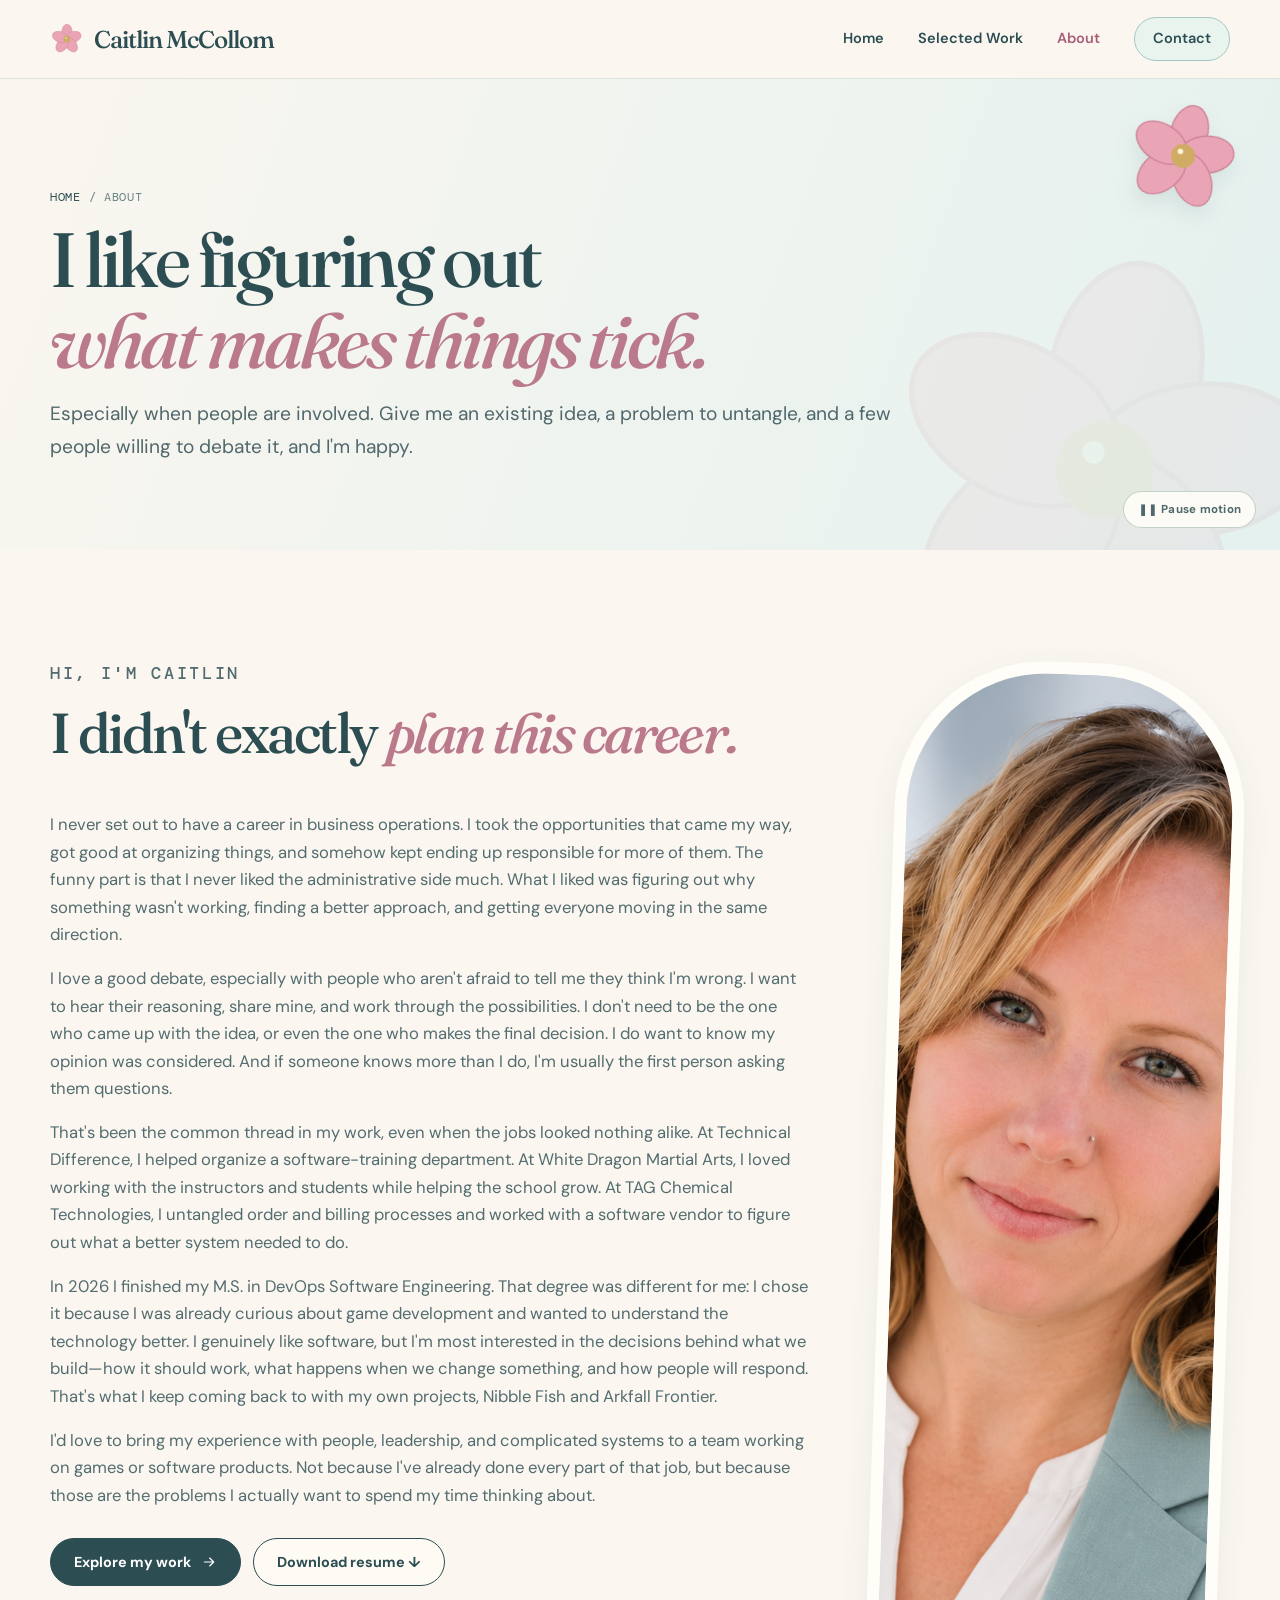
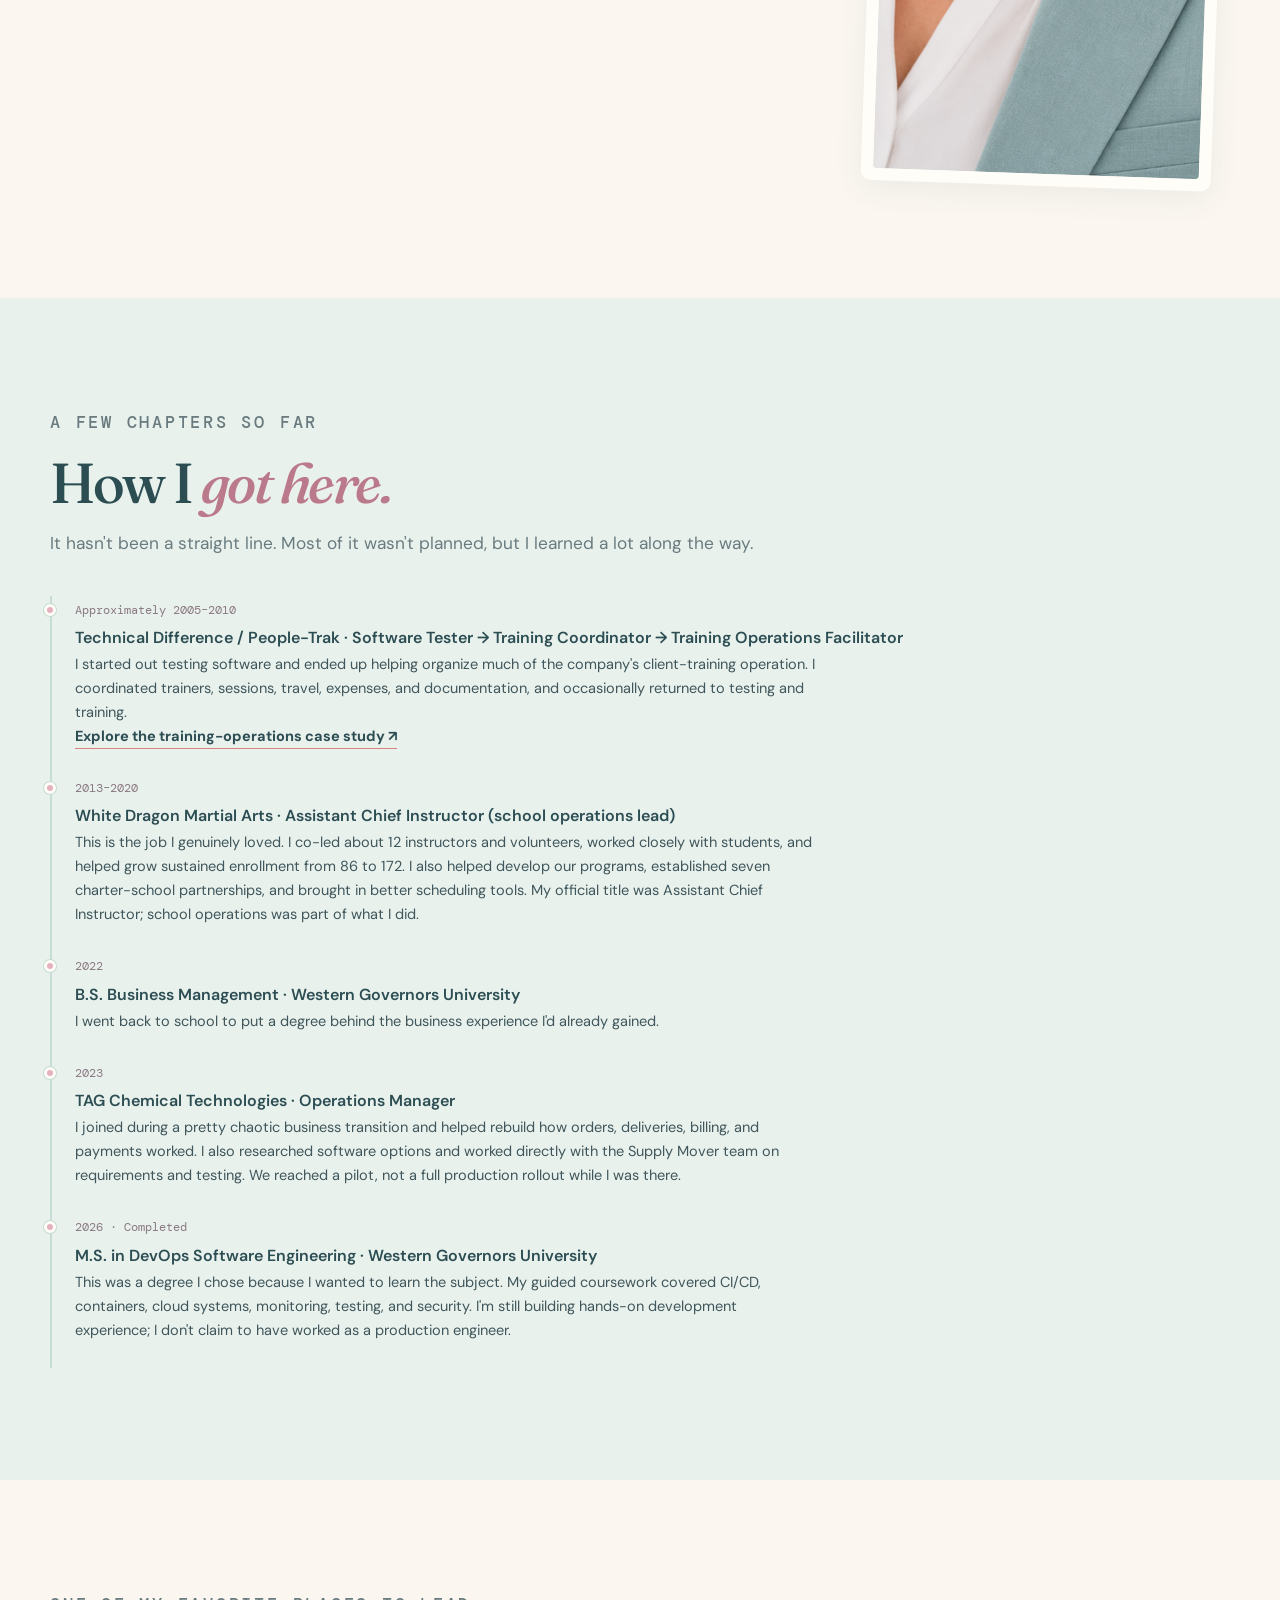
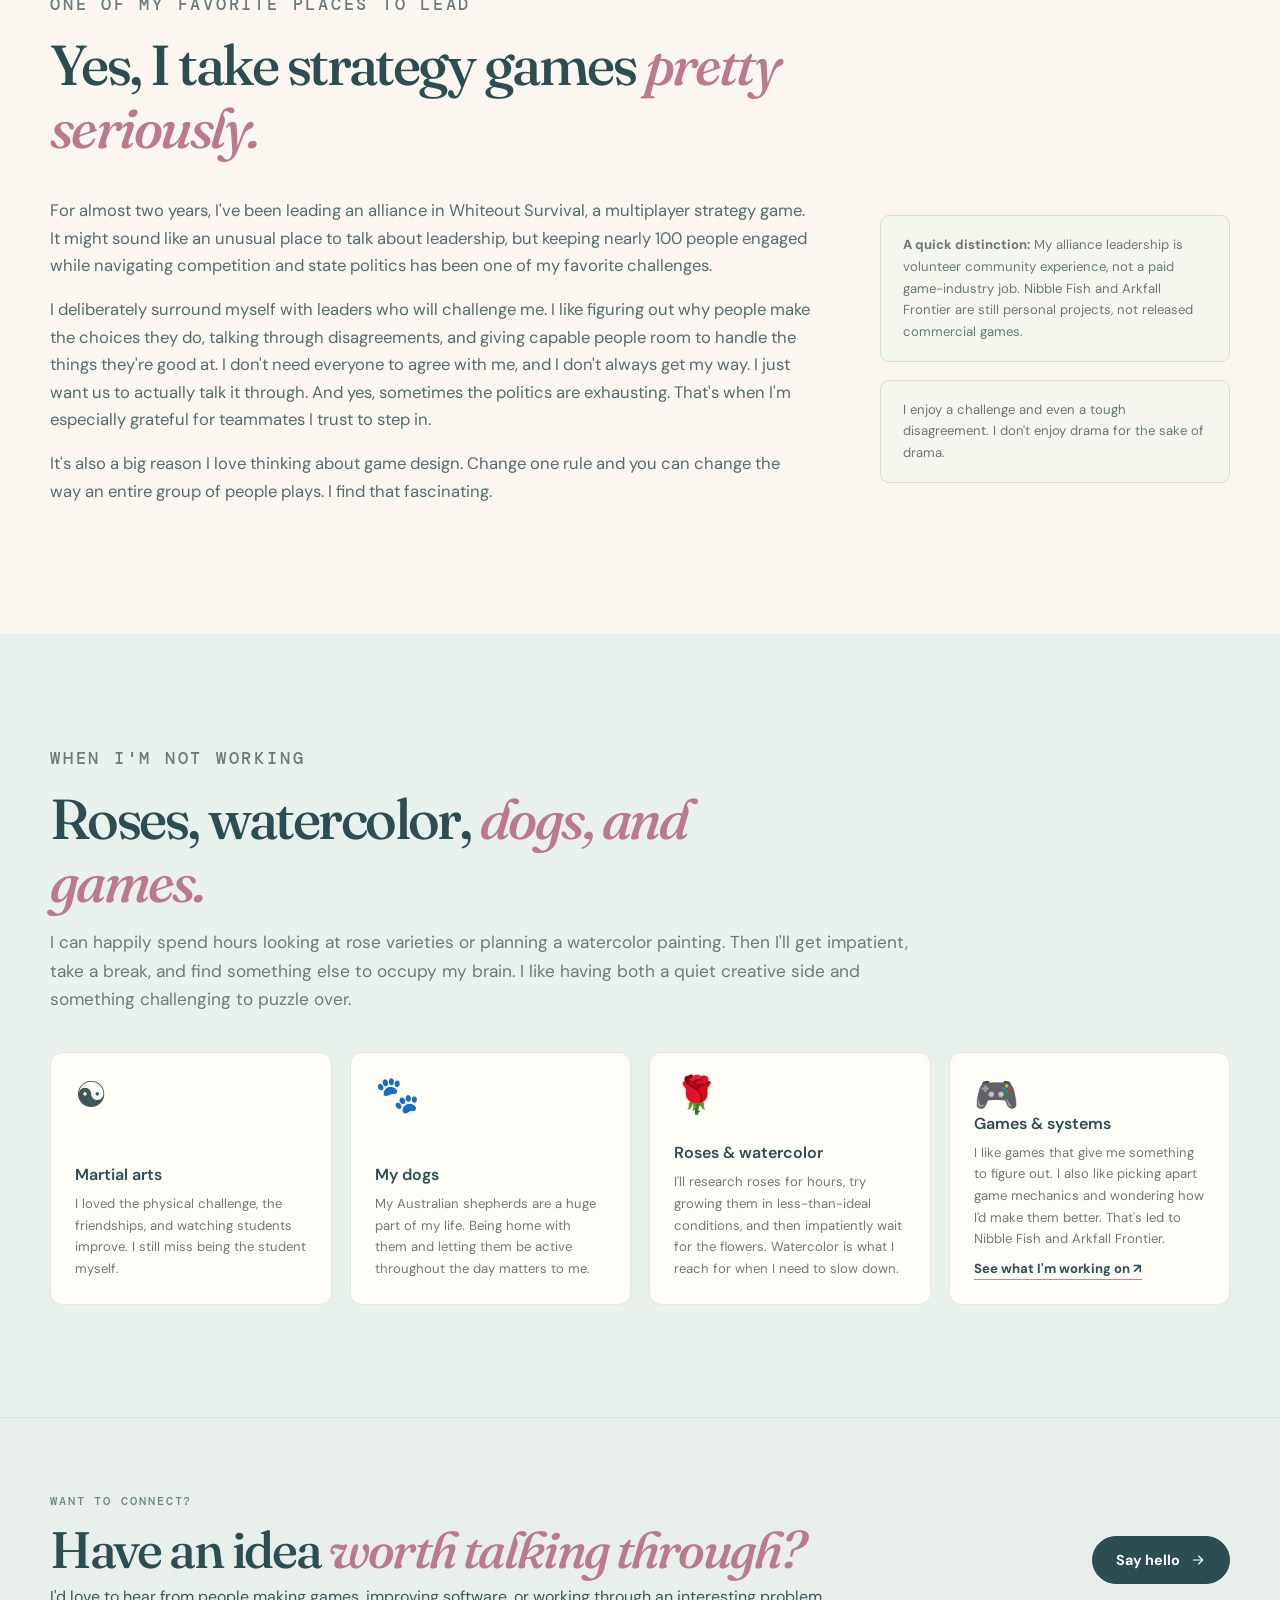
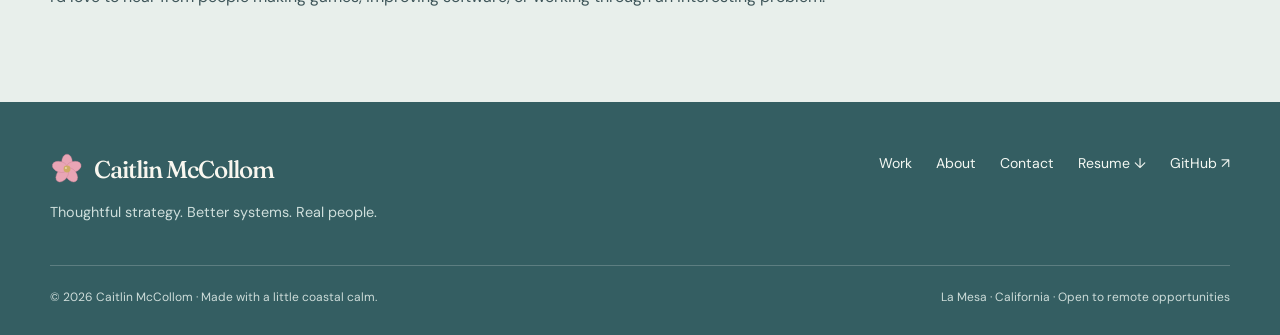
==== commit 54d8a60c: "Extend rolling cherry blossom to every portfolio page" ====
--- a/about.html
+++ b/about.html
@@ -12,6 +12,7 @@
  <link rel="preconnect" href="https://fonts.googleapis.com">
  <link rel="preconnect" href="https://fonts.gstatic.com" crossorigin>
  <link rel="stylesheet" href="css/style.css"><script src="js/site.js" defer></script>
+ <link rel="stylesheet" href="css/coastal-motion.css?v=sitewide-blossom-1"><script src="js/coastal-motion.js?v=sitewide-blossom-1" defer></script>
 </head>
 <body>
  <a class="skip" href="#main">Skip to main content</a>
@@ -21,7 +22,10 @@
   <nav id="primary-navigation" class="site-nav" aria-label="Main navigation"><a href="index.html" >Home</a><a href="work.html" >Selected Work</a><a href="about.html" aria-current="page" >About</a><a href="contact.html" class="nav-cta" >Contact</a></nav>
  </div></header>
  <main id="main">
- <section class="page-hero"><div class="container"><p class="breadcrumbs"><a href="index.html">Home</a> / About</p><h1>I like figuring out<br><span class="serif-italic">what makes things tick.</span></h1><p class="lead">Especially when people are involved. Give me an existing idea, a problem to untangle, and a few people willing to debate it, and I'm happy.</p></div></section>
+ <section class="page-hero"><div class="container"><p class="breadcrumbs"><a href="index.html">Home</a> / About</p><h1>I like figuring out<br><span class="serif-italic">what makes things tick.</span></h1><p class="lead">Especially when people are involved. Give me an existing idea, a problem to untangle, and a few people willing to debate it, and I'm happy.</p></div>
+  <img class="flower-badge gentle-float" data-rolling-blossom src="assets/blossom.svg" alt="" aria-hidden="true">
+  <button class="motion-control" type="button" aria-pressed="false" aria-label="Pause all decorative animations">❚❚ Pause motion</button>
+ </section>
  <section class="section"><div class="container about-layout">
   <div class="about-copy">
    <p class="eyebrow">Hi, I'm Caitlin</p>
--- a/css/coastal-motion.css
+++ b/css/coastal-motion.css
@@ -0,0 +1,81 @@
+/* Coastal motion v2: ocean shimmer and the original portrait blossom rolling on scroll */
+.hero-water-motion {
+  position:absolute;inset:0;z-index:1;pointer-events:none;overflow:hidden;
+  opacity:.78;
+}
+.hero-water-motion svg{
+  width:100%;height:100%;display:block;
+  /* Match the existing SVG hero background's cover sizing and alignment. */
+  object-fit:cover;object-position:center bottom;
+}
+.hero-water-motion .water-ribbon{
+  transform-box:fill-box;
+  transform-origin:center;
+  will-change:transform;
+  animation:water-gently-flow 16s ease-in-out infinite alternate;
+}
+.hero-water-motion .water-ribbon.far{
+  animation-duration:23s;
+  animation-delay:-8s;
+  opacity:.6;
+}
+.hero-water-motion .water-ribbon.near{
+  animation-duration:12s;
+  animation-delay:-4s;
+  opacity:.9;
+}
+.hero-water-motion .water-gleam{
+  animation:water-gleam 8s ease-in-out infinite alternate;
+}
+@keyframes water-gently-flow{
+  0%{transform:translate3d(-22px,-3px,0)}
+  50%{transform:translate3d(6px,4px,0)}
+  100%{transform:translate3d(30px,-2px,0)}
+}
+@keyframes water-gleam{
+  from{opacity:.24}
+  to{opacity:.65}
+}
+/* Roll the existing flower above the portrait through the page.
+   The placeholder has the flower's original dimensions and position so
+   reparenting the actual image does not produce a second blossom. */
+.flower-badge.flower-badge-placeholder{
+  display:block;aspect-ratio:1;visibility:hidden;pointer-events:none;
+  transform:none!important;filter:none!important;
+}
+.flower-badge.flower-rolling{
+  position:fixed;top:0;left:0;right:auto;
+  width:var(--flower-width,118px);height:auto;
+  z-index:70;pointer-events:none;user-select:none;
+  transform-origin:center center;
+  animation:none!important;
+  will-change:transform;
+  transition:none;
+  filter:drop-shadow(0 10px 12px rgba(44,78,83,.14));
+}
+@media(max-width:640px){
+  .flower-badge.flower-rolling{filter:drop-shadow(0 6px 9px rgba(44,78,83,.12))}
+}
+/* Motion control remains the single accessible switch for all decoration. */
+.motion-off .hero-water-motion{opacity:0}
+.motion-off .hero-water-motion *{animation-play-state:paused!important}
+@media(max-width:820px){
+ .hero-water-motion svg{object-position:65% bottom}
+}
+@media(max-width:640px){
+ .hero-water-motion svg{object-position:65% bottom}
+ .hero-water-motion{opacity:.58}
+}
+@media(prefers-reduced-motion:reduce){
+ .hero-water-motion{display:none!important}
+}
+
+/* Interior pages use the same blossom and scroll controller, with their own
+   hero anchor. Direct-child positioning stops applying when the flower rolls. */
+.page-hero > .flower-badge{
+  top:18px;right:clamp(12px,3vw,42px);z-index:2;
+  pointer-events:none;user-select:none;
+}
+@media(max-width:640px){
+  .page-hero > .flower-badge{top:8px;right:12px;width:64px}
+}
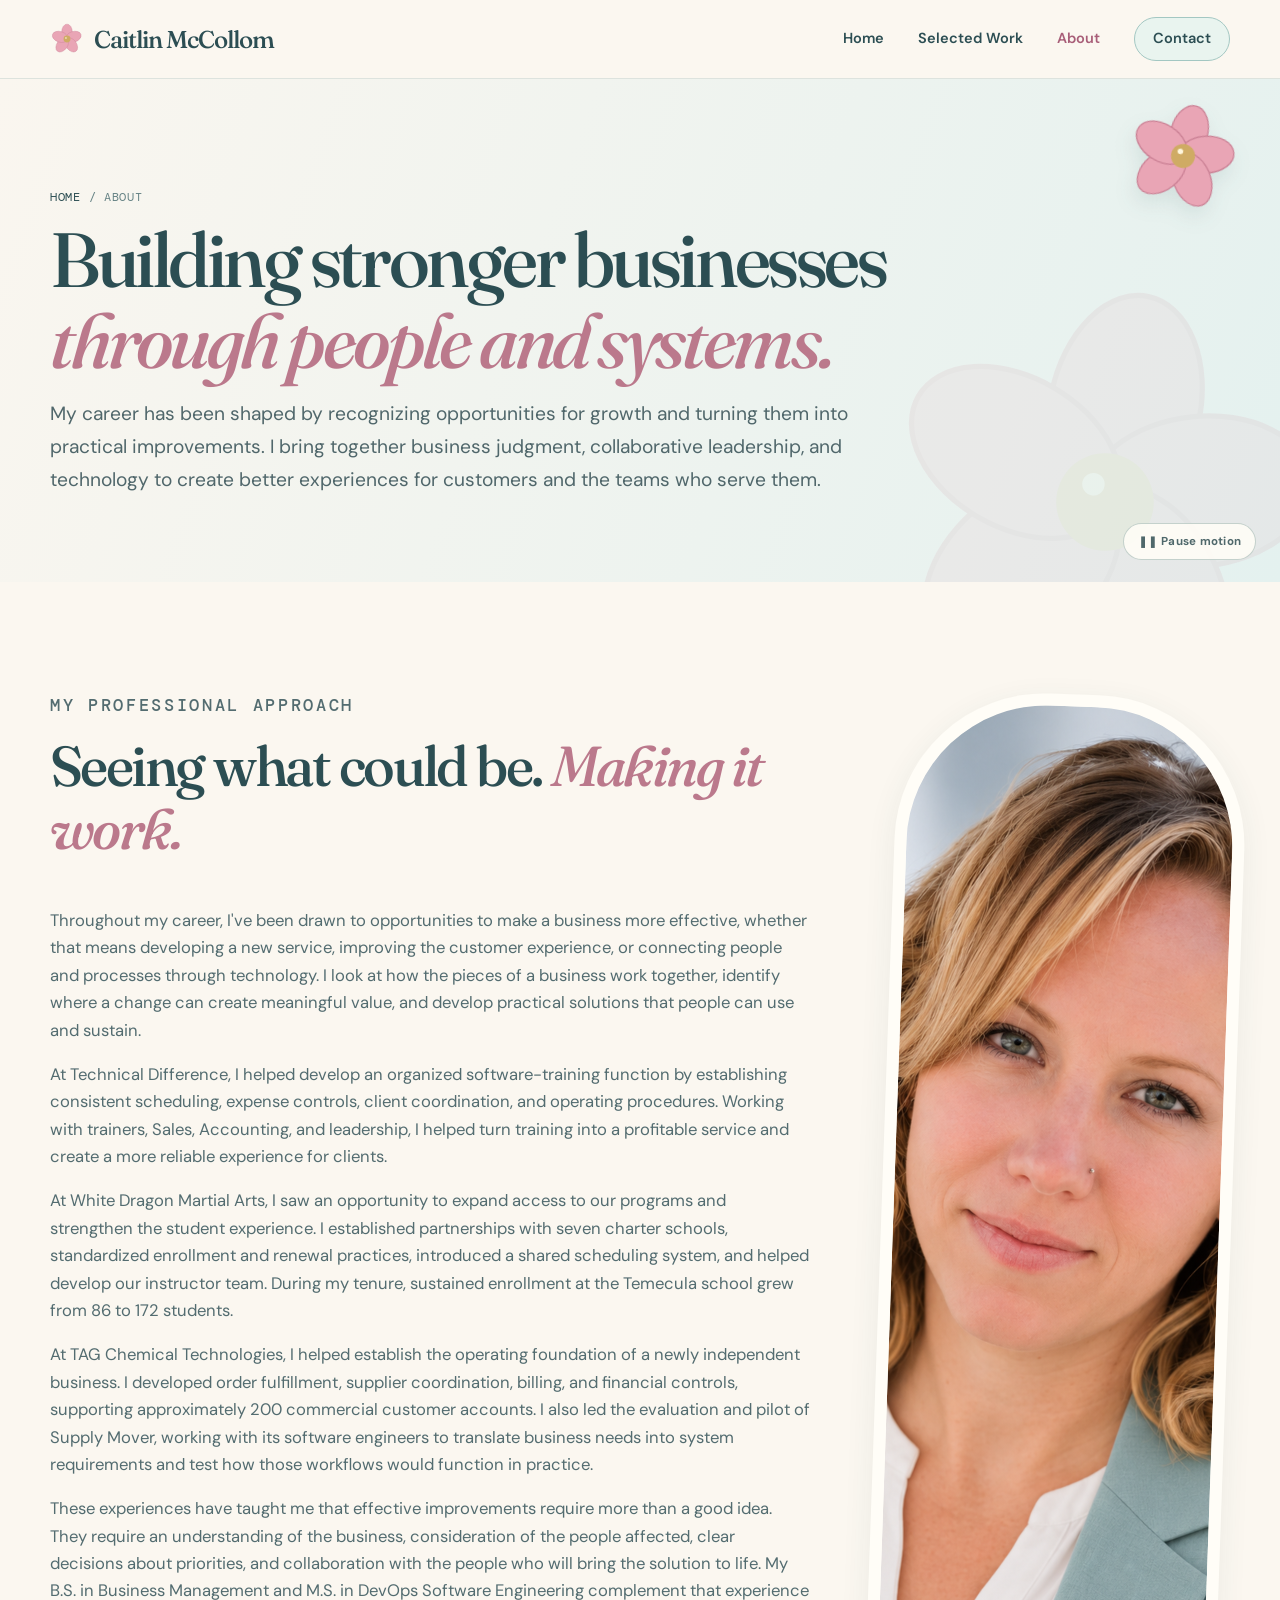
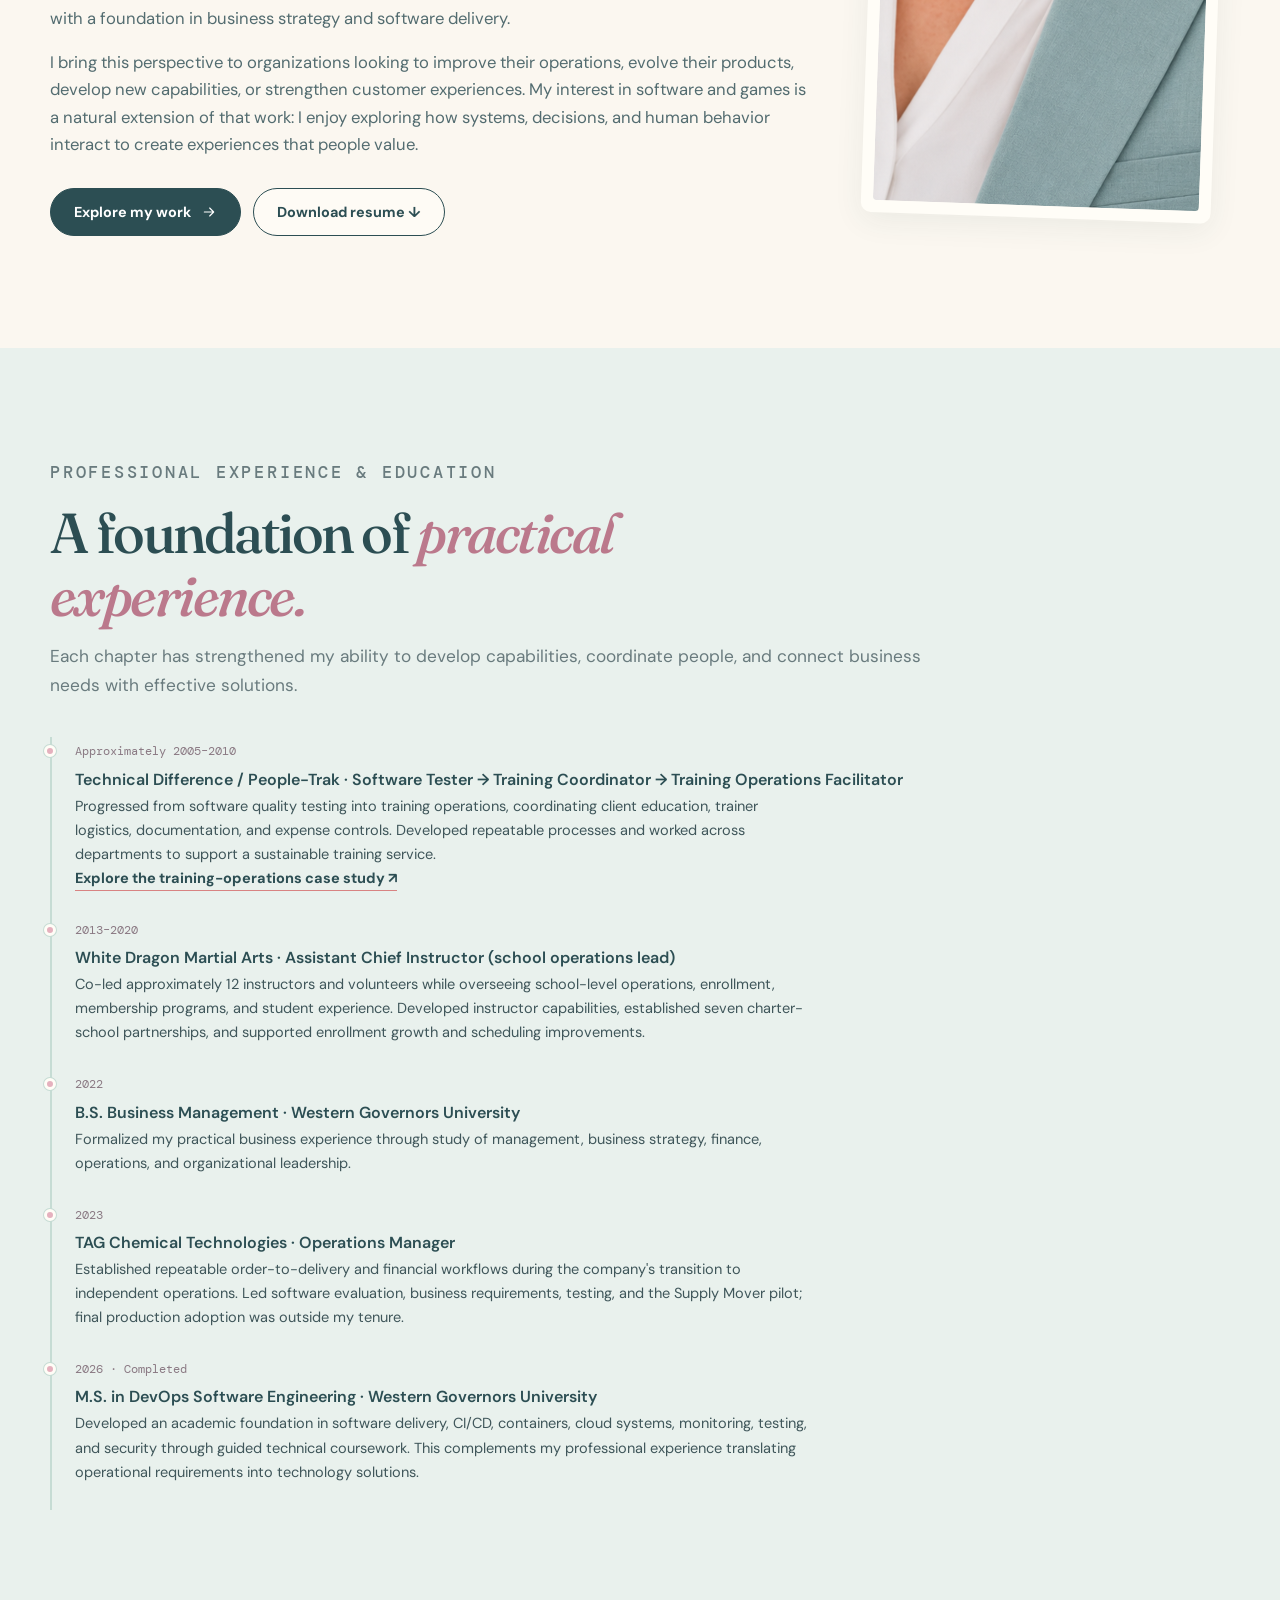
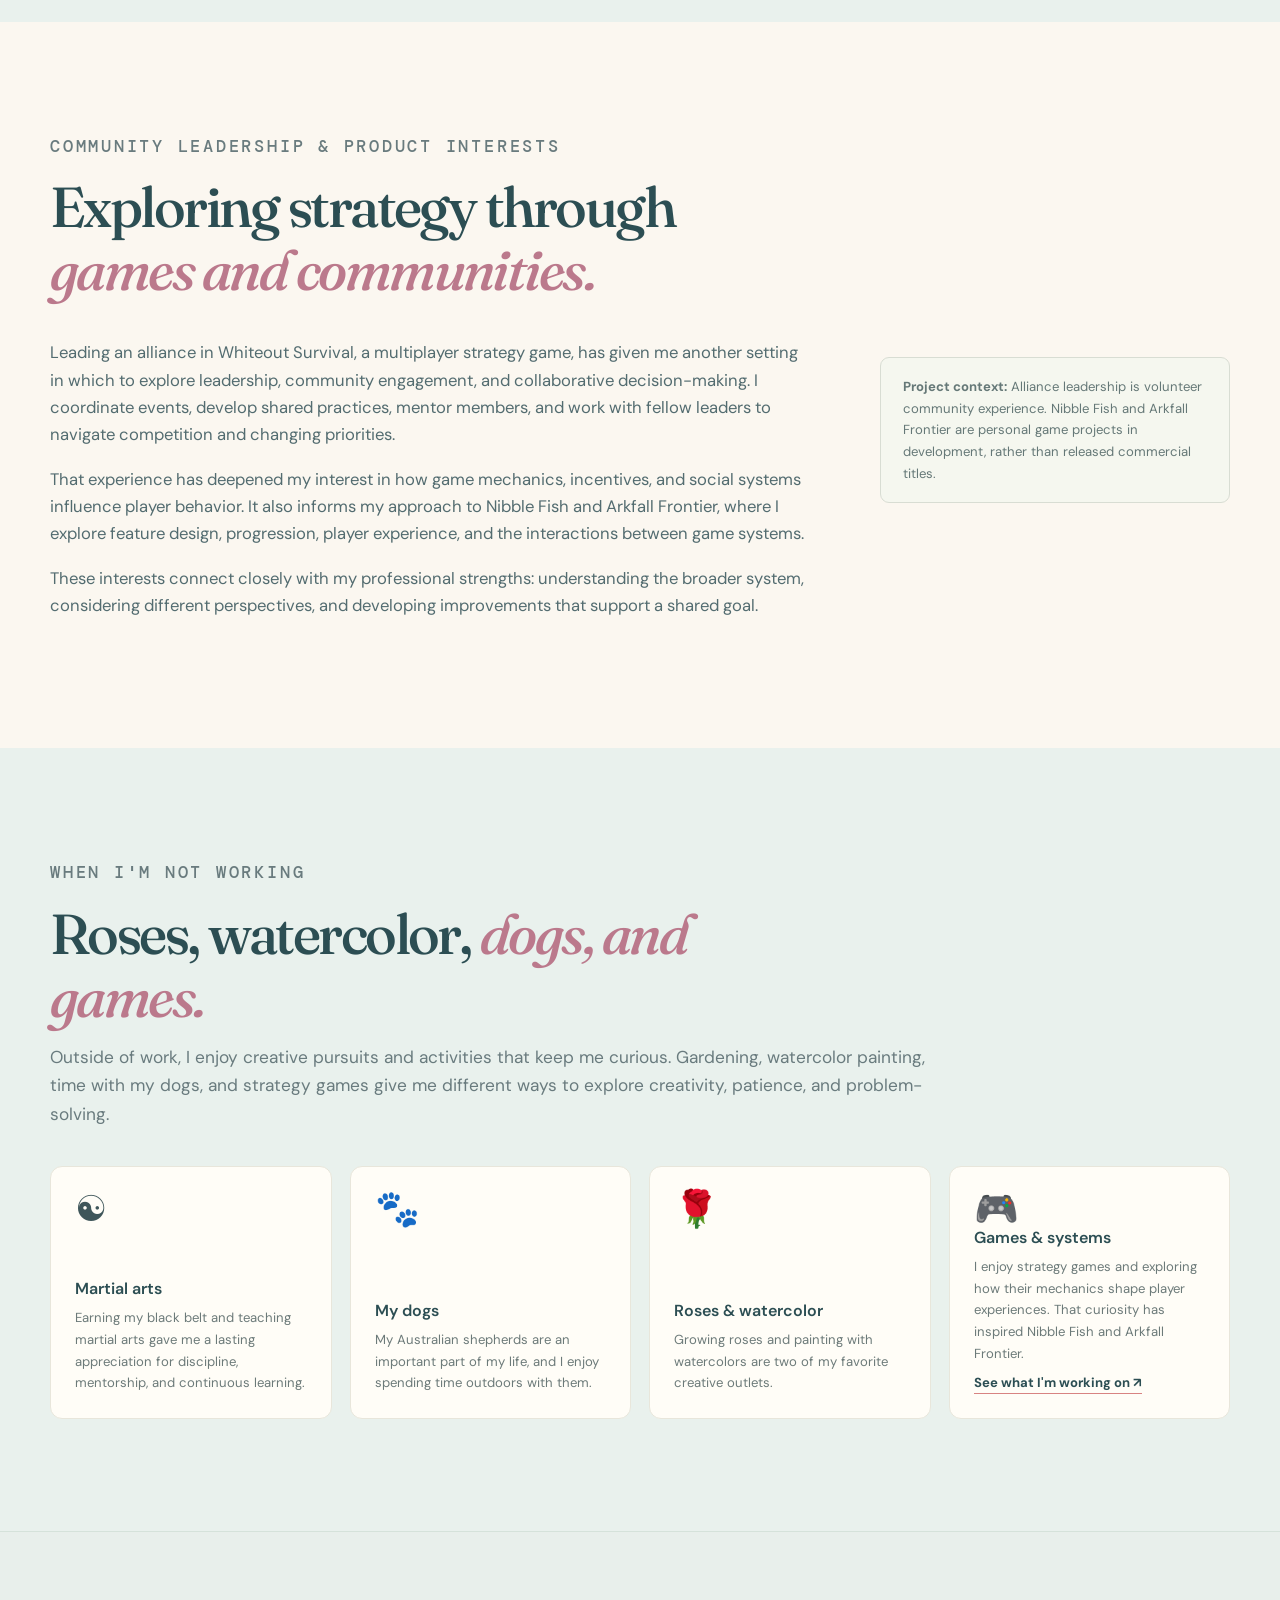
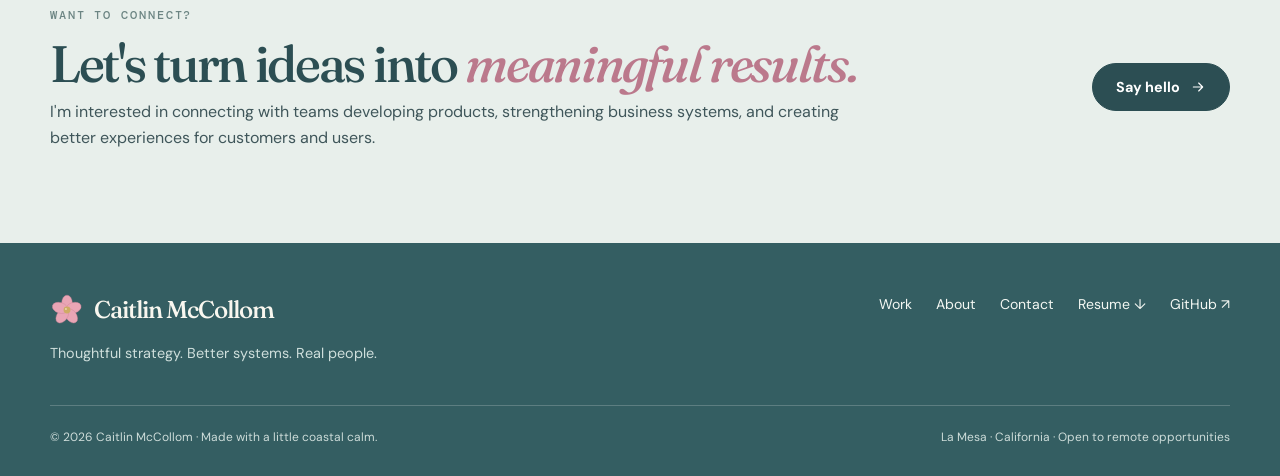
==== commit d9f196a8: "Reframe portfolio introduction and About around business value and demonstrated results" ====
--- a/about.html
+++ b/about.html
@@ -3,9 +3,9 @@
 <head>
  <meta charset="utf-8"><meta name="viewport" content="width=device-width, initial-scale=1">
  <meta name="theme-color" content="#FBF7F0">
- <meta name="description" content="Get to know Caitlin McCollom: the work she's done, the games she loves, and why she's drawn to people, strategy, and better ideas.">
+ <meta name="description" content="Explore Caitlin McCollom’s experience building business capabilities, improving systems, developing teams, and connecting business strategy with technology.">
  <meta property="og:title" content="About">
- <meta property="og:description" content="A little about my winding career path, why I love a good debate, and the games and projects that keep me curious.">
+ <meta property="og:description" content="A professional journey through business operations, team leadership, customer experience, and technology-enabled improvement.">
  <meta property="og:type" content="website">
  <title>About | Caitlin McCollom</title>
  <link rel="icon" href="assets/favicon.svg" type="image/svg+xml">
@@ -22,54 +22,55 @@
   <nav id="primary-navigation" class="site-nav" aria-label="Main navigation"><a href="index.html" >Home</a><a href="work.html" >Selected Work</a><a href="about.html" aria-current="page" >About</a><a href="contact.html" class="nav-cta" >Contact</a></nav>
  </div></header>
  <main id="main">
- <section class="page-hero"><div class="container"><p class="breadcrumbs"><a href="index.html">Home</a> / About</p><h1>I like figuring out<br><span class="serif-italic">what makes things tick.</span></h1><p class="lead">Especially when people are involved. Give me an existing idea, a problem to untangle, and a few people willing to debate it, and I'm happy.</p></div>
+ <section class="page-hero"><div class="container"><p class="breadcrumbs"><a href="index.html">Home</a> / About</p><h1>Building stronger businesses<br><span class="serif-italic">through people and systems.</span></h1><p class="lead">My career has been shaped by recognizing opportunities for growth and turning them into practical improvements. I bring together business judgment, collaborative leadership, and technology to create better experiences for customers and the teams who serve them.</p></div>
   <img class="flower-badge gentle-float" data-rolling-blossom src="assets/blossom.svg" alt="" aria-hidden="true">
   <button class="motion-control" type="button" aria-pressed="false" aria-label="Pause all decorative animations">❚❚ Pause motion</button>
  </section>
  <section class="section"><div class="container about-layout">
   <div class="about-copy">
-   <p class="eyebrow">Hi, I'm Caitlin</p>
-   <h2>I didn't exactly <span class="serif-italic">plan this career.</span></h2>
-   <p>I never set out to have a career in business operations. I took the opportunities that came my way, got good at organizing things, and somehow kept ending up responsible for more of them. The funny part is that I never liked the administrative side much. What I liked was figuring out why something wasn't working, finding a better approach, and getting everyone moving in the same direction.</p>
-   <p>I love a good debate, especially with people who aren't afraid to tell me they think I'm wrong. I want to hear their reasoning, share mine, and work through the possibilities. I don't need to be the one who came up with the idea, or even the one who makes the final decision. I do want to know my opinion was considered. And if someone knows more than I do, I'm usually the first person asking them questions.</p>
-   <p>That's been the common thread in my work, even when the jobs looked nothing alike. At Technical Difference, I helped organize a software-training department. At White Dragon Martial Arts, I loved working with the instructors and students while helping the school grow. At TAG Chemical Technologies, I untangled order and billing processes and worked with a software vendor to figure out what a better system needed to do.</p>
-   <p>In 2026 I finished my M.S. in DevOps Software Engineering. That degree was different for me: I chose it because I was already curious about game development and wanted to understand the technology better. I genuinely like software, but I'm most interested in the decisions behind what we build—how it should work, what happens when we change something, and how people will respond. That's what I keep coming back to with my own projects, Nibble Fish and Arkfall Frontier.</p>
-   <p>I'd love to bring my experience with people, leadership, and complicated systems to a team working on games or software products. Not because I've already done every part of that job, but because those are the problems I actually want to spend my time thinking about.</p>
+   <p class="eyebrow">My professional approach</p>
+   <h2>Seeing what could be. <span class="serif-italic">Making it work.</span></h2>
+   <p>Throughout my career, I've been drawn to opportunities to make a business more effective, whether that means developing a new service, improving the customer experience, or connecting people and processes through technology. I look at how the pieces of a business work together, identify where a change can create meaningful value, and develop practical solutions that people can use and sustain.</p>
+   <p>At Technical Difference, I helped develop an organized software-training function by establishing consistent scheduling, expense controls, client coordination, and operating procedures. Working with trainers, Sales, Accounting, and leadership, I helped turn training into a profitable service and create a more reliable experience for clients.</p>
+   <p>At White Dragon Martial Arts, I saw an opportunity to expand access to our programs and strengthen the student experience. I established partnerships with seven charter schools, standardized enrollment and renewal practices, introduced a shared scheduling system, and helped develop our instructor team. During my tenure, sustained enrollment at the Temecula school grew from 86 to 172 students.</p>
+   <p>At TAG Chemical Technologies, I helped establish the operating foundation of a newly independent business. I developed order fulfillment, supplier coordination, billing, and financial controls, supporting approximately 200 commercial customer accounts. I also led the evaluation and pilot of Supply Mover, working with its software engineers to translate business needs into system requirements and test how those workflows would function in practice.</p>
+   <p>These experiences have taught me that effective improvements require more than a good idea. They require an understanding of the business, consideration of the people affected, clear decisions about priorities, and collaboration with the people who will bring the solution to life. My B.S. in Business Management and M.S. in DevOps Software Engineering complement that experience with a foundation in business strategy and software delivery.</p>
+   <p>I bring this perspective to organizations looking to improve their operations, evolve their products, develop new capabilities, or strengthen customer experiences. My interest in software and games is a natural extension of that work: I enjoy exploring how systems, decisions, and human behavior interact to create experiences that people value.</p>
    <div class="actions"><a class="btn primary" href="work.html">Explore my work <svg viewBox="0 0 24 24" fill="none" stroke="currentColor" stroke-width="1.7" stroke-linecap="round" stroke-linejoin="round" aria-hidden="true"><path d="M5 12h14m-6-6 6 6-6 6"/></svg></a><a class="btn ghost" href="assets/Caitlin_McCollom_Resume.pdf" download>Download resume ↓</a></div>
   </div>
   <div class="about-photo"><img src="assets/caitlin-portrait.png" width="880" height="1100" alt="Portrait of Caitlin McCollom"></div>
  </div></section>
  <section class="section tinted"><div class="container">
-  <div class="section-heading"><p class="eyebrow">A few chapters so far</p><h2>How I <span class="serif-italic">got here.</span></h2><p>It hasn't been a straight line. Most of it wasn't planned, but I learned a lot along the way.</p></div>
+  <div class="section-heading"><p class="eyebrow">Professional experience &amp; education</p><h2>A foundation of <span class="serif-italic">practical experience.</span></h2><p>Each chapter has strengthened my ability to develop capabilities, coordinate people, and connect business needs with effective solutions.</p></div>
   <div class="timeline">
-   <div class="timeline-entry"><span class="date">Approximately 2005–2010</span><h3>Technical Difference / People-Trak · Software Tester → Training Coordinator → Training Operations Facilitator</h3><p>I started out testing software and ended up helping organize much of the company's client-training operation. I coordinated trainers, sessions, travel, expenses, and documentation, and occasionally returned to testing and training.</p><p><a class="text-link" href="work.html#people-trak">Explore the training-operations case study ↗</a></p></div>
-   <div class="timeline-entry"><span class="date">2013–2020</span><h3>White Dragon Martial Arts · Assistant Chief Instructor (school operations lead)</h3><p>This is the job I genuinely loved. I co-led about 12 instructors and volunteers, worked closely with students, and helped grow sustained enrollment from 86 to 172. I also helped develop our programs, established seven charter-school partnerships, and brought in better scheduling tools. My official title was Assistant Chief Instructor; school operations was part of what I did.</p></div>
-   <div class="timeline-entry"><span class="date">2022</span><h3>B.S. Business Management · Western Governors University</h3><p>I went back to school to put a degree behind the business experience I'd already gained.</p></div>
-   <div class="timeline-entry"><span class="date">2023</span><h3>TAG Chemical Technologies · Operations Manager</h3><p>I joined during a pretty chaotic business transition and helped rebuild how orders, deliveries, billing, and payments worked. I also researched software options and worked directly with the Supply Mover team on requirements and testing. We reached a pilot, not a full production rollout while I was there.</p></div>
-   <div class="timeline-entry"><span class="date">2026 · Completed</span><h3>M.S. in DevOps Software Engineering · Western Governors University</h3><p>This was a degree I chose because I wanted to learn the subject. My guided coursework covered CI/CD, containers, cloud systems, monitoring, testing, and security. I'm still building hands-on development experience; I don't claim to have worked as a production engineer.</p></div>
+   <div class="timeline-entry"><span class="date">Approximately 2005–2010</span><h3>Technical Difference / People-Trak · Software Tester → Training Coordinator → Training Operations Facilitator</h3><p>Progressed from software quality testing into training operations, coordinating client education, trainer logistics, documentation, and expense controls. Developed repeatable processes and worked across departments to support a sustainable training service.</p><p><a class="text-link" href="work.html#people-trak">Explore the training-operations case study ↗</a></p></div>
+   <div class="timeline-entry"><span class="date">2013–2020</span><h3>White Dragon Martial Arts · Assistant Chief Instructor (school operations lead)</h3><p>Co-led approximately 12 instructors and volunteers while overseeing school-level operations, enrollment, membership programs, and student experience. Developed instructor capabilities, established seven charter-school partnerships, and supported enrollment growth and scheduling improvements.</p></div>
+   <div class="timeline-entry"><span class="date">2022</span><h3>B.S. Business Management · Western Governors University</h3><p>Formalized my practical business experience through study of management, business strategy, finance, operations, and organizational leadership.</p></div>
+   <div class="timeline-entry"><span class="date">2023</span><h3>TAG Chemical Technologies · Operations Manager</h3><p>Established repeatable order-to-delivery and financial workflows during the company's transition to independent operations. Led software evaluation, business requirements, testing, and the Supply Mover pilot; final production adoption was outside my tenure.</p></div>
+   <div class="timeline-entry"><span class="date">2026 · Completed</span><h3>M.S. in DevOps Software Engineering · Western Governors University</h3><p>Developed an academic foundation in software delivery, CI/CD, containers, cloud systems, monitoring, testing, and security through guided technical coursework. This complements my professional experience translating operational requirements into technology solutions.</p></div>
   </div>
  </div></section>
  <section class="section"><div class="container">
-  <div class="section-heading"><p class="eyebrow">One of my favorite places to lead</p><h2>Yes, I take strategy games <span class="serif-italic">pretty seriously.</span></h2></div>
+  <div class="section-heading"><p class="eyebrow">Community leadership &amp; product interests</p><h2>Exploring strategy through <span class="serif-italic">games and communities.</span></h2></div>
   <div class="about-layout">
    <div class="about-copy">
-    <p>For almost two years, I've been leading an alliance in Whiteout Survival, a multiplayer strategy game. It might sound like an unusual place to talk about leadership, but keeping nearly 100 people engaged while navigating competition and state politics has been one of my favorite challenges.</p>
-    <p>I deliberately surround myself with leaders who will challenge me. I like figuring out why people make the choices they do, talking through disagreements, and giving capable people room to handle the things they're good at. I don't need everyone to agree with me, and I don't always get my way. I just want us to actually talk it through. And yes, sometimes the politics are exhausting. That's when I'm especially grateful for teammates I trust to step in.</p>
-    <p>It's also a big reason I love thinking about game design. Change one rule and you can change the way an entire group of people plays. I find that fascinating.</p>
+    <p>Leading an alliance in Whiteout Survival, a multiplayer strategy game, has given me another setting in which to explore leadership, community engagement, and collaborative decision-making. I coordinate events, develop shared practices, mentor members, and work with fellow leaders to navigate competition and changing priorities.</p>
+    <p>That experience has deepened my interest in how game mechanics, incentives, and social systems influence player behavior. It also informs my approach to Nibble Fish and Arkfall Frontier, where I explore feature design, progression, player experience, and the interactions between game systems.</p>
+    <p>These interests connect closely with my professional strengths: understanding the broader system, considering different perspectives, and developing improvements that support a shared goal.</p>
    </div>
-   <div><p class="note"><strong>A quick distinction:</strong> My alliance leadership is volunteer community experience, not a paid game-industry job. Nibble Fish and Arkfall Frontier are still personal projects, not released commercial games.</p><p class="note">I enjoy a challenge and even a tough disagreement. I don't enjoy drama for the sake of drama.</p></div>
+   <div><p class="note"><strong>Project context:</strong> Alliance leadership is volunteer community experience. Nibble Fish and Arkfall Frontier are personal game projects in development, rather than released commercial titles.</p></div>
   </div>
  </div></section>
  <section class="section tinted"><div class="container">
-  <div class="section-heading"><p class="eyebrow">When I'm not working</p><h2>Roses, watercolor, <span class="serif-italic">dogs, and games.</span></h2><p>I can happily spend hours looking at rose varieties or planning a watercolor painting. Then I'll get impatient, take a break, and find something else to occupy my brain. I like having both a quiet creative side and something challenging to puzzle over.</p></div>
+  <div class="section-heading"><p class="eyebrow">When I'm not working</p><h2>Roses, watercolor, <span class="serif-italic">dogs, and games.</span></h2><p>Outside of work, I enjoy creative pursuits and activities that keep me curious. Gardening, watercolor painting, time with my dogs, and strategy games give me different ways to explore creativity, patience, and problem-solving.</p></div>
   <div class="beyond-grid">
-   <article class="beyond-item"><span class="symbol">☯</span><div><h3>Martial arts</h3><p>I loved the physical challenge, the friendships, and watching students improve. I still miss being the student myself.</p></div></article>
-   <article class="beyond-item"><span class="symbol">🐾</span><div><h3>My dogs</h3><p>My Australian shepherds are a huge part of my life. Being home with them and letting them be active throughout the day matters to me.</p></div></article>
-   <article class="beyond-item"><span class="symbol">🌹</span><div><h3>Roses &amp; watercolor</h3><p>I'll research roses for hours, try growing them in less-than-ideal conditions, and then impatiently wait for the flowers. Watercolor is what I reach for when I need to slow down.</p></div></article>
-   <article class="beyond-item"><span class="symbol">🎮</span><div><h3>Games &amp; systems</h3><p>I like games that give me something to figure out. I also like picking apart game mechanics and wondering how I'd make them better. That's led to Nibble Fish and Arkfall Frontier.</p><p><a class="text-link" href="work.html#arkfall-frontier">See what I'm working on ↗</a></p></div></article>
+   <article class="beyond-item"><span class="symbol">☯</span><div><h3>Martial arts</h3><p>Earning my black belt and teaching martial arts gave me a lasting appreciation for discipline, mentorship, and continuous learning.</p></div></article>
+   <article class="beyond-item"><span class="symbol">🐾</span><div><h3>My dogs</h3><p>My Australian shepherds are an important part of my life, and I enjoy spending time outdoors with them.</p></div></article>
+   <article class="beyond-item"><span class="symbol">🌹</span><div><h3>Roses &amp; watercolor</h3><p>Growing roses and painting with watercolors are two of my favorite creative outlets.</p></div></article>
+   <article class="beyond-item"><span class="symbol">🎮</span><div><h3>Games &amp; systems</h3><p>I enjoy strategy games and exploring how their mechanics shape player experiences. That curiosity has inspired Nibble Fish and Arkfall Frontier.</p><p><a class="text-link" href="work.html#arkfall-frontier">See what I'm working on ↗</a></p></div></article>
   </div>
  </div></section>
- <section class="contact-strip"><div class="container row"><div><p class="eyebrow">Want to connect?</p><h2>Have an idea <span class="serif-italic">worth talking through?</span></h2><p>I'd love to hear from people making games, improving software, or working through an interesting problem.</p></div><a class="btn primary" href="contact.html">Say hello <svg viewBox="0 0 24 24" fill="none" stroke="currentColor" stroke-width="1.7" stroke-linecap="round" stroke-linejoin="round" aria-hidden="true"><path d="M5 12h14m-6-6 6 6-6 6"/></svg></a></div></section>
+ <section class="contact-strip"><div class="container row"><div><p class="eyebrow">Want to connect?</p><h2>Let's turn ideas into <span class="serif-italic">meaningful results.</span></h2><p>I'm interested in connecting with teams developing products, strengthening business systems, and creating better experiences for customers and users.</p></div><a class="btn primary" href="contact.html">Say hello <svg viewBox="0 0 24 24" fill="none" stroke="currentColor" stroke-width="1.7" stroke-linecap="round" stroke-linejoin="round" aria-hidden="true"><path d="M5 12h14m-6-6 6 6-6 6"/></svg></a></div></section>
 </main>
  <footer class="site-footer"><div class="container"><div class="footer-top"><div><a class="brand" href="index.html"><img src="assets/blossom.svg" alt="" width="34" height="34"> Caitlin McCollom</a><p>Thoughtful strategy. Better systems. Real people.</p></div><nav class="footer-links" aria-label="Footer navigation"><a href="work.html">Work</a><a href="about.html">About</a><a href="contact.html">Contact</a><a href="assets/Caitlin_McCollom_Resume.pdf" download>Resume ↓</a><a href="https://github.com/caitmcc165" target="_blank" rel="noopener noreferrer">GitHub ↗</a></nav></div><div class="footer-bottom"><span>© 2026 Caitlin McCollom · Made with a little coastal calm.</span><span>La Mesa · California · Open to remote opportunities</span></div></div></footer>
 </body></html>
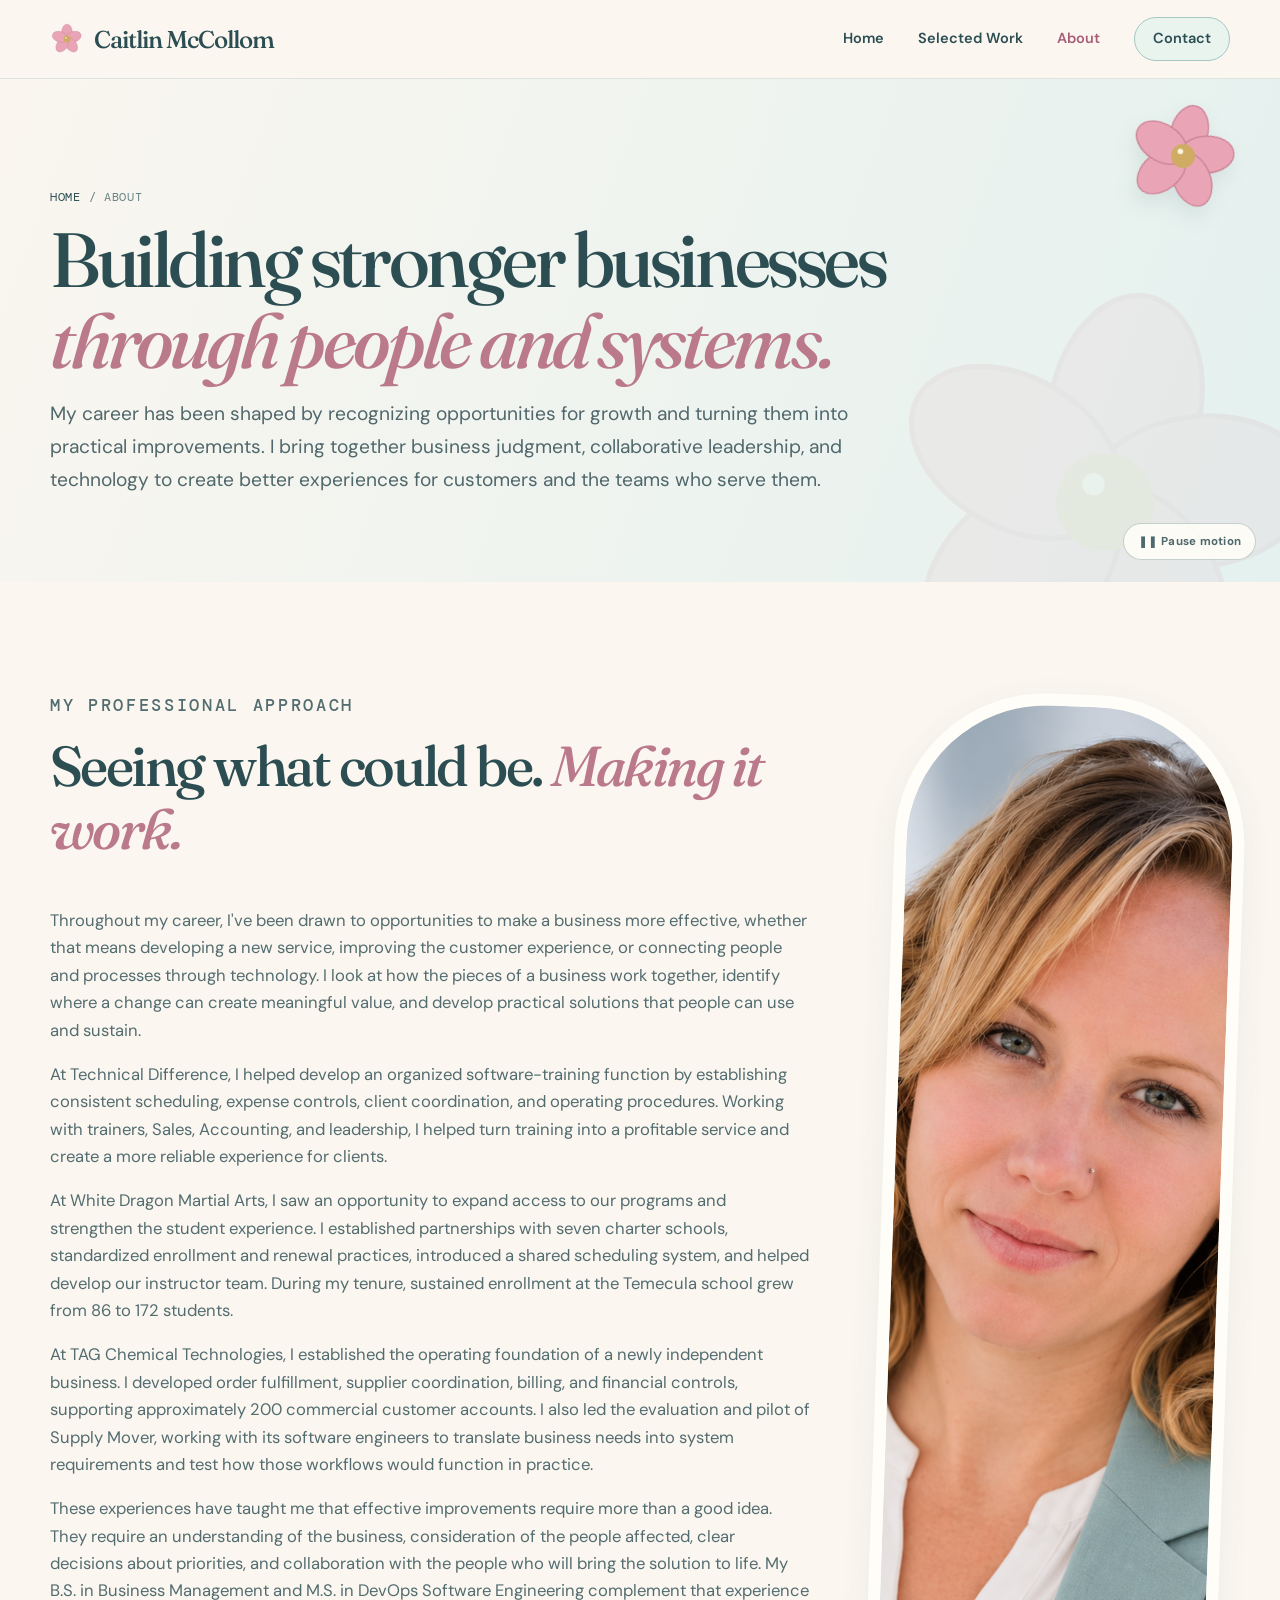
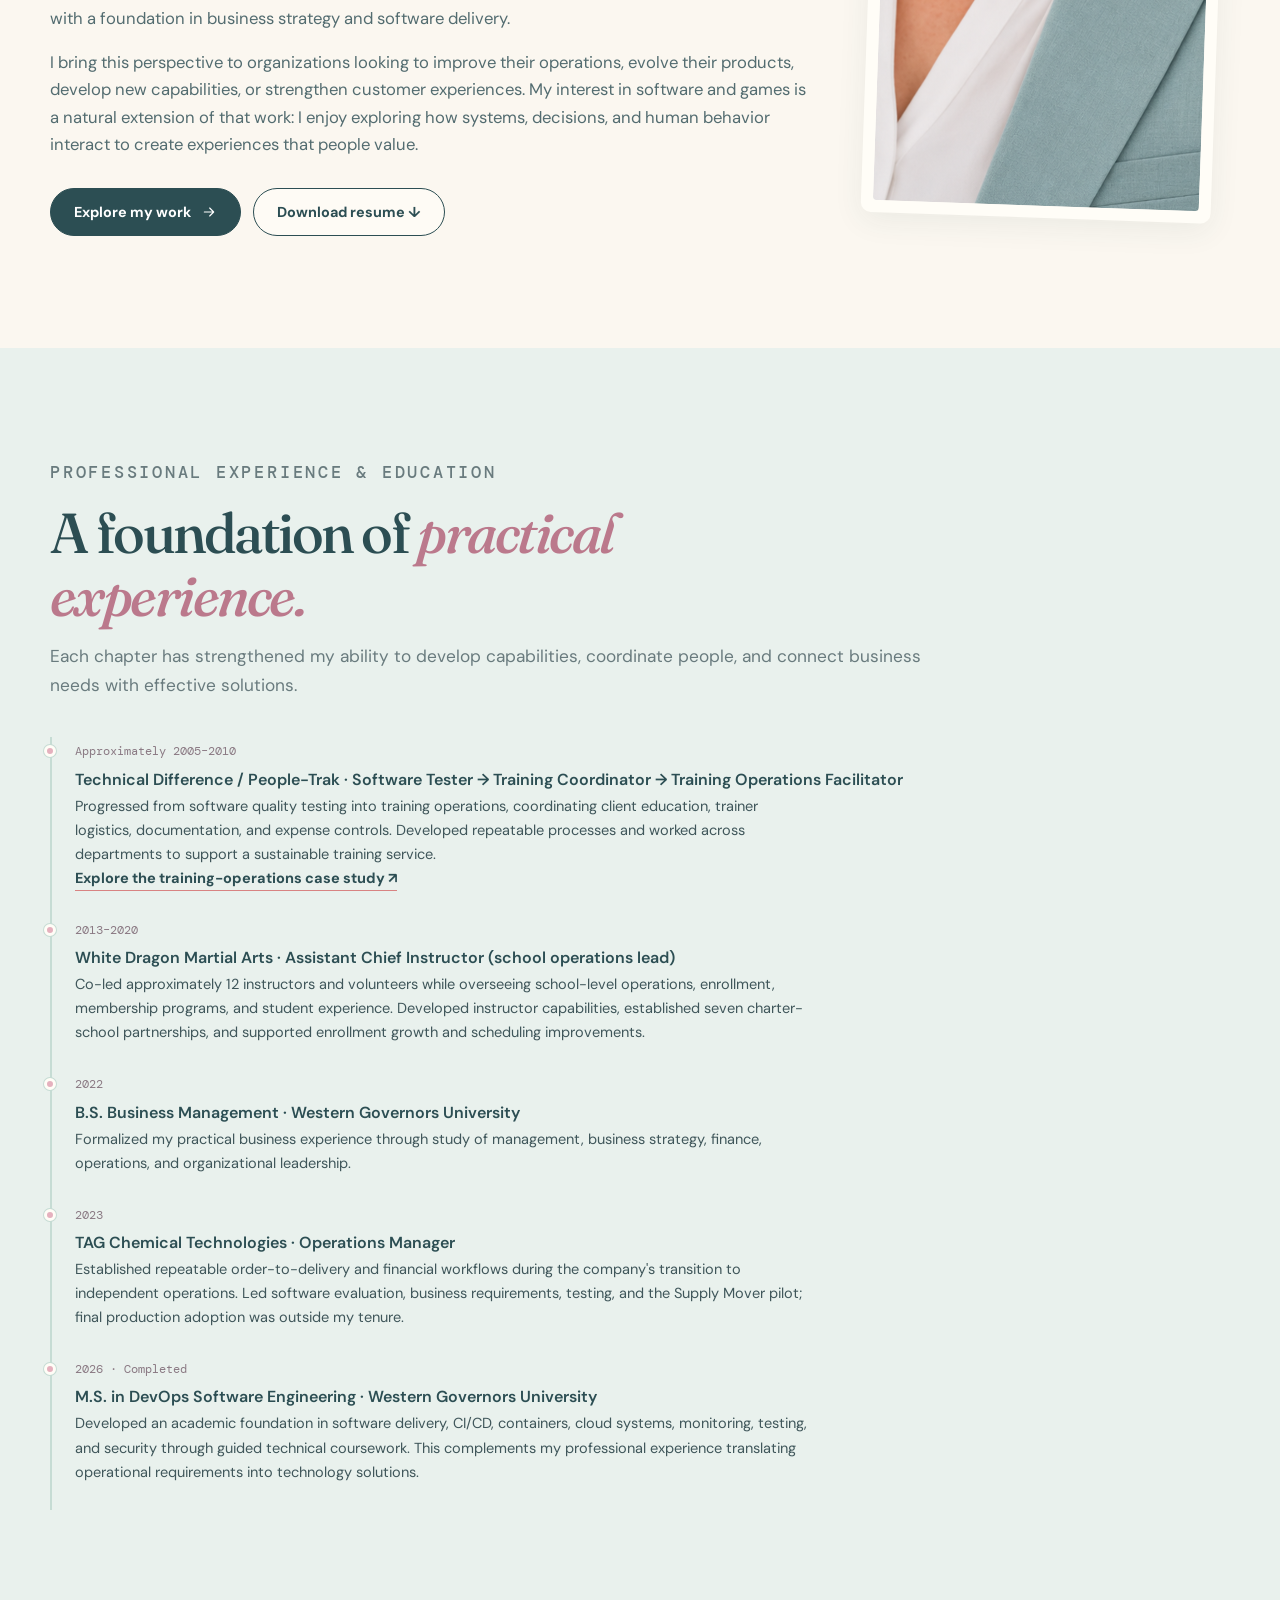
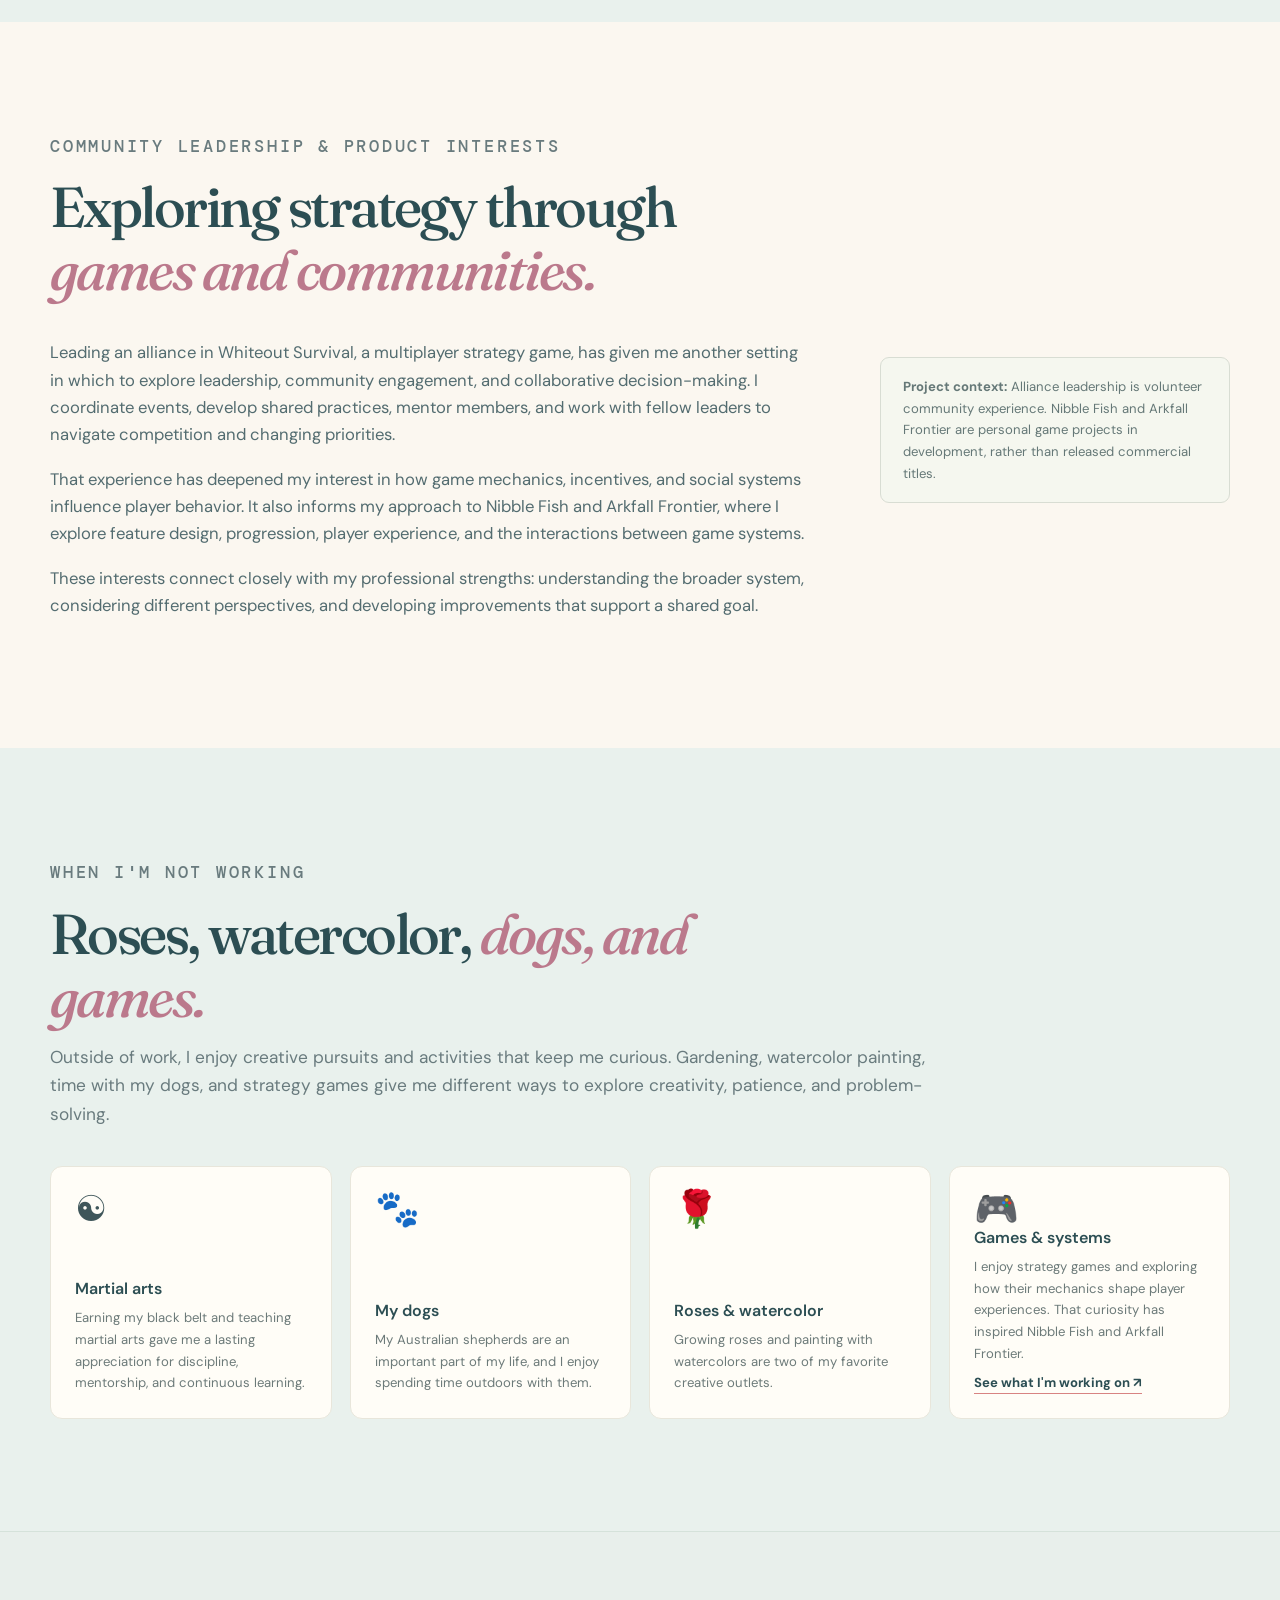
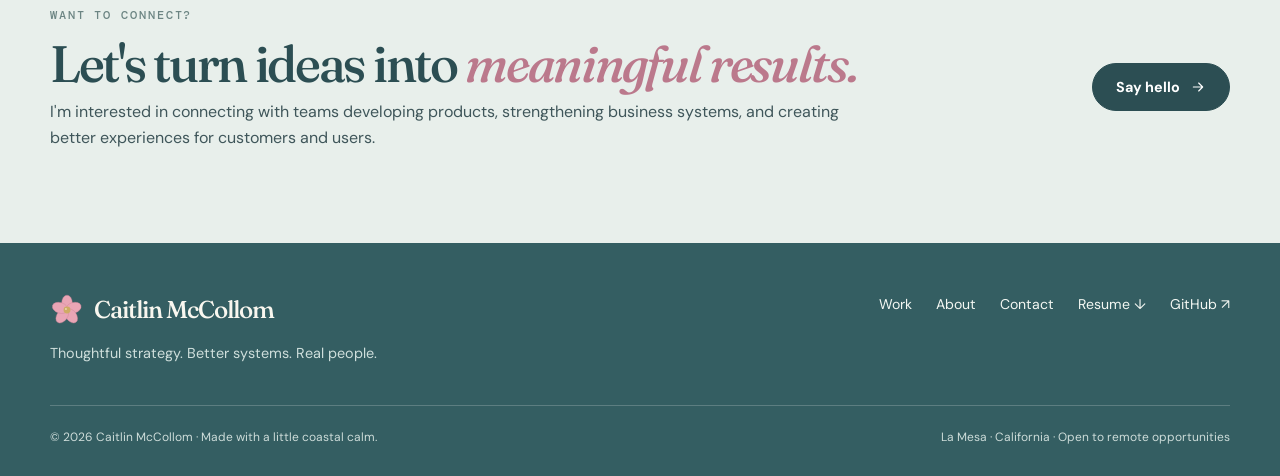
==== commit ff9f64dd: "Clarify ownership of TAG operating foundation" ====
--- a/about.html
+++ b/about.html
@@ -33,7 +33,7 @@
    <p>Throughout my career, I've been drawn to opportunities to make a business more effective, whether that means developing a new service, improving the customer experience, or connecting people and processes through technology. I look at how the pieces of a business work together, identify where a change can create meaningful value, and develop practical solutions that people can use and sustain.</p>
    <p>At Technical Difference, I helped develop an organized software-training function by establishing consistent scheduling, expense controls, client coordination, and operating procedures. Working with trainers, Sales, Accounting, and leadership, I helped turn training into a profitable service and create a more reliable experience for clients.</p>
    <p>At White Dragon Martial Arts, I saw an opportunity to expand access to our programs and strengthen the student experience. I established partnerships with seven charter schools, standardized enrollment and renewal practices, introduced a shared scheduling system, and helped develop our instructor team. During my tenure, sustained enrollment at the Temecula school grew from 86 to 172 students.</p>
-   <p>At TAG Chemical Technologies, I helped establish the operating foundation of a newly independent business. I developed order fulfillment, supplier coordination, billing, and financial controls, supporting approximately 200 commercial customer accounts. I also led the evaluation and pilot of Supply Mover, working with its software engineers to translate business needs into system requirements and test how those workflows would function in practice.</p>
+   <p>At TAG Chemical Technologies, I established the operating foundation of a newly independent business. I developed order fulfillment, supplier coordination, billing, and financial controls, supporting approximately 200 commercial customer accounts. I also led the evaluation and pilot of Supply Mover, working with its software engineers to translate business needs into system requirements and test how those workflows would function in practice.</p>
    <p>These experiences have taught me that effective improvements require more than a good idea. They require an understanding of the business, consideration of the people affected, clear decisions about priorities, and collaboration with the people who will bring the solution to life. My B.S. in Business Management and M.S. in DevOps Software Engineering complement that experience with a foundation in business strategy and software delivery.</p>
    <p>I bring this perspective to organizations looking to improve their operations, evolve their products, develop new capabilities, or strengthen customer experiences. My interest in software and games is a natural extension of that work: I enjoy exploring how systems, decisions, and human behavior interact to create experiences that people value.</p>
    <div class="actions"><a class="btn primary" href="work.html">Explore my work <svg viewBox="0 0 24 24" fill="none" stroke="currentColor" stroke-width="1.7" stroke-linecap="round" stroke-linejoin="round" aria-hidden="true"><path d="M5 12h14m-6-6 6 6-6 6"/></svg></a><a class="btn ghost" href="assets/Caitlin_McCollom_Resume.pdf" download>Download resume ↓</a></div>
